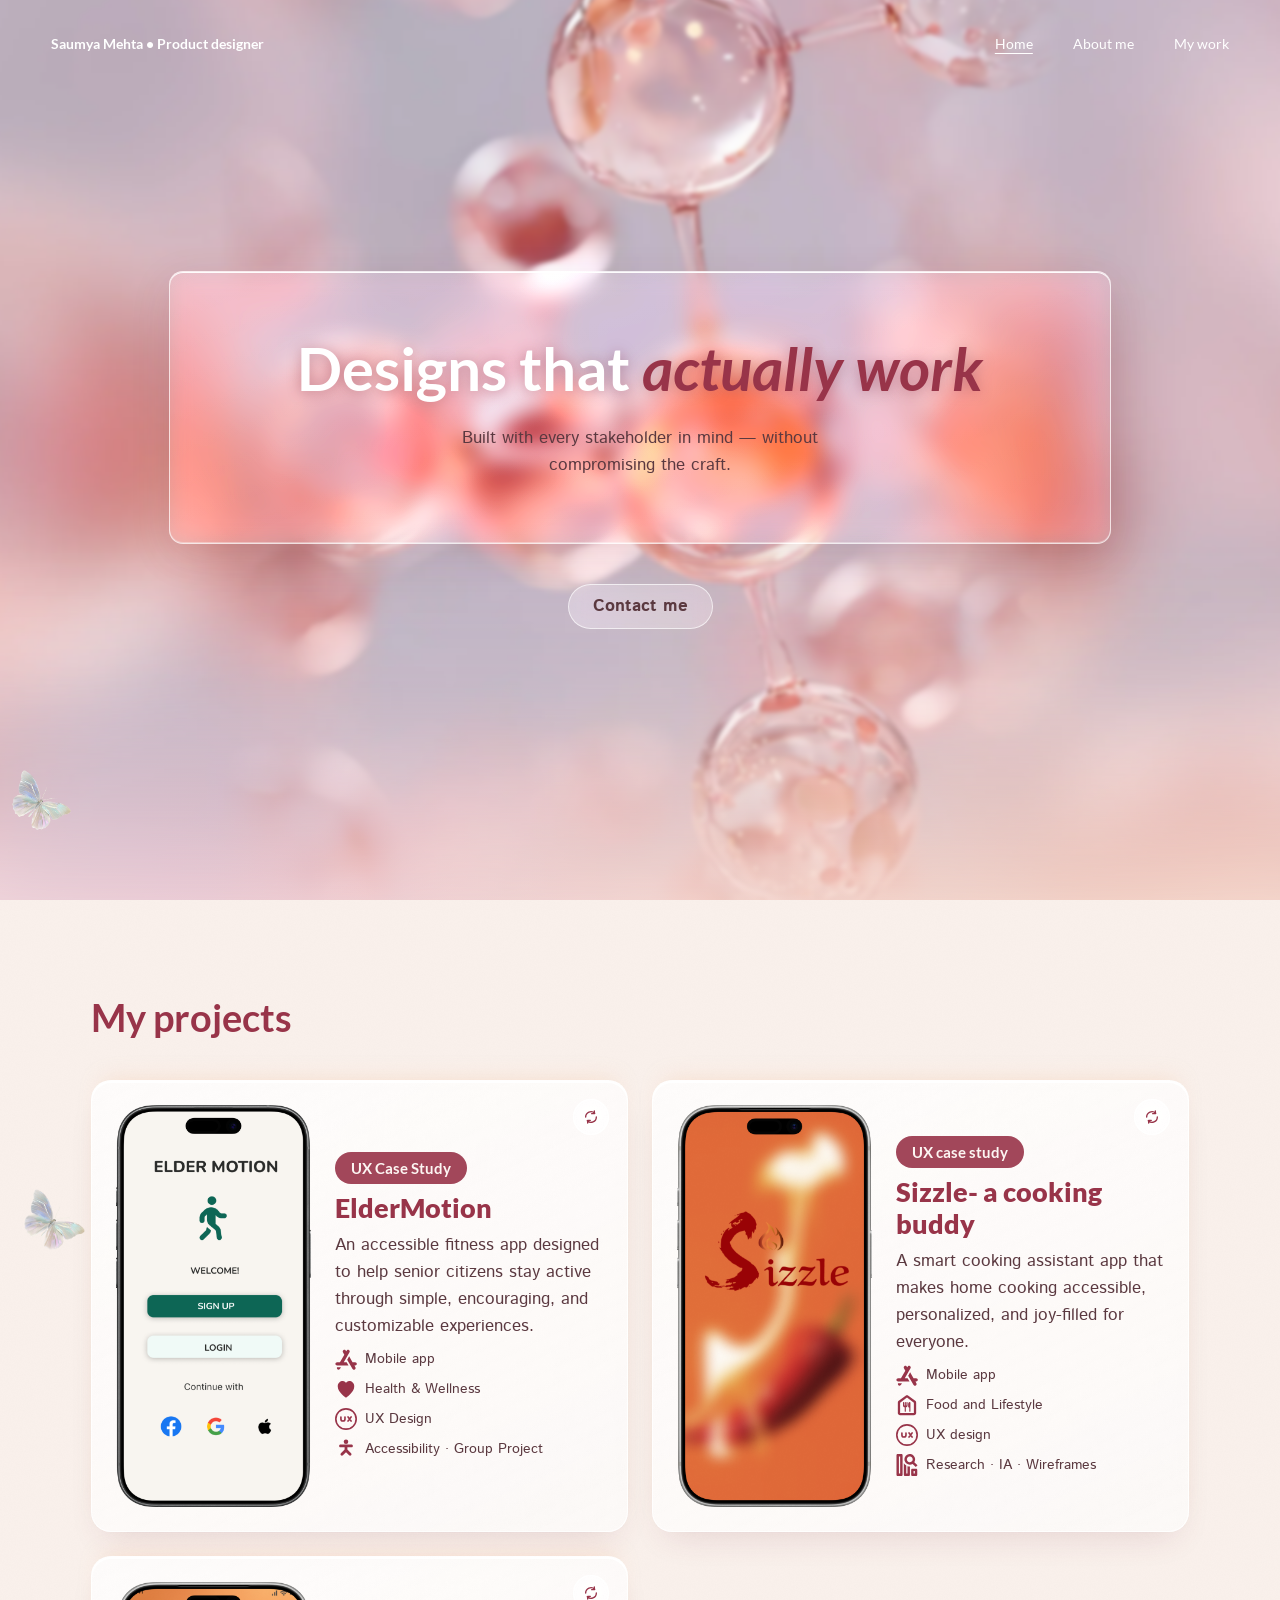
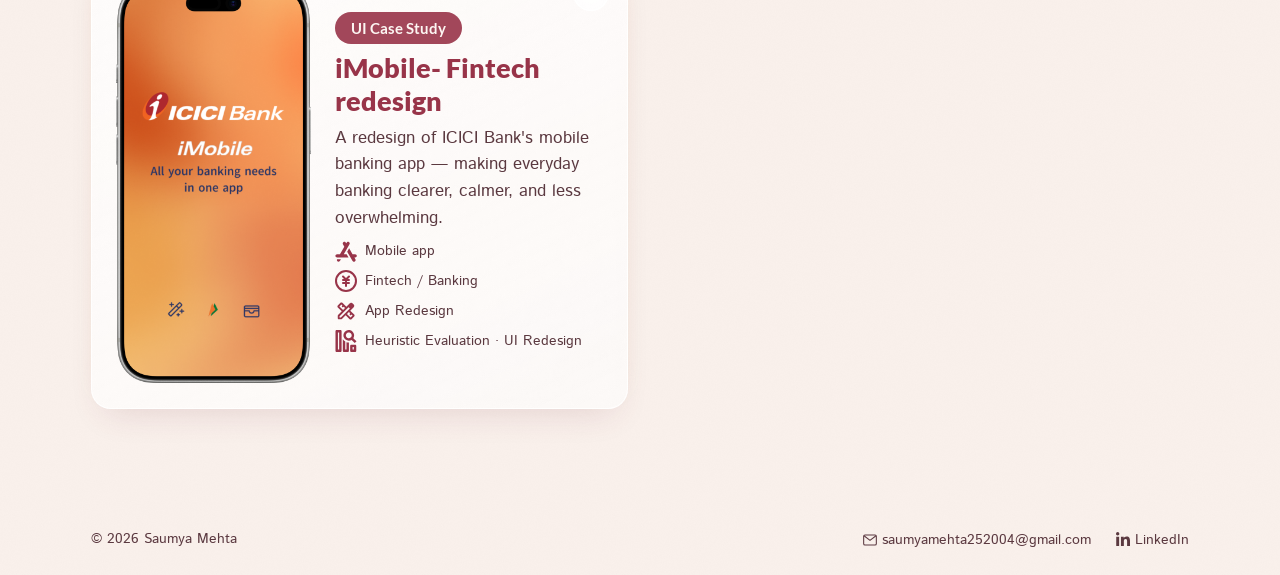
==== index.html @ 66b54311 "Full descriptions with content-driven card height, real horizontal-scroll fix, scroll reveal, lighte" ====
<!doctype html>
<html lang="en">
<head>
  <meta charset="UTF-8" />
  <script>if(!("onpageswap" in window)&&!window.matchMedia("(prefers-reduced-motion: reduce)").matches){document.documentElement.classList.add("page-transitions-js")}document.documentElement.classList.add("js")</script>
  <meta name="viewport" content="width=device-width, initial-scale=1.0" />
  <title>Saumya Mehta — Product Designer</title>
  <link rel="stylesheet" href="css/style.css" />
</head>
<body>
  <div class="mesh-bg"></div>

  <nav class="site-nav site-nav--on-hero">
    <span class="site-nav__brand">Saumya Mehta • Product designer</span>
    <div class="site-nav__links">
      <a class="glass-nav-pill is-active" href="index.html">Home</a>
      <a class="glass-nav-pill" href="about.html">About me</a>
      <a class="glass-nav-pill" href="work.html">My work</a>
    </div>
  </nav>

  <header class="hero">
    <div class="hero-glass-panel">
      <h1>Designs that <em>actually work</em></h1>
      <p class="lede">
        Built with every stakeholder in mind — without compromising the craft.
      </p>
    </div>
    <div class="hero-actions">
      <a class="glass-btn" href="about.html#contact">Contact me</a>
    </div>
  </header>

  <main>
    <section class="container section-spacing">
      <h2 class="reveal">My projects</h2>

      <div class="project-grid" style="margin-top: 2.5rem">
        <div class="card reveal project-card sparkle-zone">
          <div class="card-inner">
            <div class="card-front">
              <img class="project-card__mockup" src="assets/img/projects/eldermotion-mockup.png" alt="" />
              <div class="card-front__body">
                <span class="badge">UX Case Study</span>
                <h3><a class="card-link" href="case-studies/eldermotion.html">ElderMotion</a></h3>
                <p class="card-description">An accessible fitness app designed to help senior citizens stay active through simple, encouraging, and customizable experiences.</p>
                <div class="tag-list">
                  <span class="tag"><svg viewBox="0 0 28.6312 28.6312" fill="none" aria-hidden="true"><path fill-rule="evenodd" clip-rule="evenodd" d="M18.1052 2.6547C17.6107 2.36825 17.0228 2.28984 16.4706 2.43672C15.9183 2.58359 15.447 2.94373 15.1602 3.43796L14.6122 4.3787L14.0661 3.43796C13.7792 2.94303 13.3074 2.58235 12.7546 2.43527C12.2017 2.28819 11.6131 2.36675 11.1181 2.65367C10.6232 2.9406 10.2625 3.41238 10.1154 3.96524C9.96836 4.51809 10.0469 5.10673 10.3338 5.60166L12.1192 8.67951L6.43796 18.4755H2.67501C2.10333 18.4755 1.55506 18.7026 1.15082 19.1068C0.746586 19.511 0.519487 20.0593 0.519487 20.631C0.519487 21.2027 0.746586 21.7509 1.15082 22.1552C1.55506 22.5594 2.10333 22.7865 2.67501 22.7865H17.645L15.15 18.4755H11.4239L14.6122 12.9762L18.8884 5.60371C19.0306 5.3588 19.1231 5.08828 19.1607 4.80761C19.1982 4.52694 19.1801 4.24161 19.1074 3.96794C19.0347 3.69426 18.9087 3.4376 18.7367 3.21262C18.5648 2.98764 18.3502 2.79875 18.1052 2.65674M3.55439 27.9094C4.06187 28.2012 4.66441 28.2796 5.22964 28.1273C5.79487 27.9751 6.27654 27.6047 6.56885 27.0975L7.78363 24.9911H2.69137C2.43361 25.4954 2.37944 26.0795 2.54006 26.6226C2.70067 27.1658 3.0638 27.6264 3.55439 27.9094ZM22.678 27.0975L15.8515 15.2401L18.3935 10.8678L22.8089 18.4755H26.2221C26.7943 18.4755 27.3431 18.7028 27.7477 19.1074C28.1524 19.512 28.3797 20.0608 28.3797 20.633C28.3797 21.2053 28.1524 21.754 27.7477 22.1587C27.3431 22.5633 26.7943 22.7906 26.2221 22.7906H25.2916L26.5043 24.895C26.6642 25.1466 26.7714 25.428 26.8196 25.7222C26.8678 26.0164 26.8559 26.3173 26.7847 26.6068C26.7135 26.8963 26.5845 27.1683 26.4053 27.4066C26.2262 27.6449 26.0006 27.8444 25.7423 27.9932C25.484 28.142 25.1982 28.2369 24.9022 28.2723C24.6062 28.3077 24.3061 28.2828 24.0199 28.1991C23.7338 28.1154 23.4676 27.9747 23.2373 27.7854C23.007 27.5961 22.8175 27.3621 22.68 27.0975" fill="#983449" /></svg>Mobile app</span>
                  <span class="tag"><svg viewBox="0 0 32 32" fill="none" aria-hidden="true"><path d="M16 28.5C16 28.5 4 20.7 4 12.2C4 7.4 7.6 4.5 11.4 4.5C13.7 4.5 15.6 5.9 16 7.8C16.4 5.9 18.3 4.5 20.6 4.5C24.4 4.5 28 7.4 28 12.2C28 20.7 16 28.5 16 28.5Z" fill="#983449" /></svg>Health &amp; Wellness</span>
                  <span class="tag"><svg viewBox="0 0 32.2101 32.2101" fill="none" aria-hidden="true"><path d="M8.649 13.1226V16.105C8.649 17.0997 9.24548 19.0874 11.6314 19.0874C14.0173 19.0874 14.6138 17.0997 14.6138 16.105V13.1226M19.0874 13.1226L21.3243 16.105M21.3243 16.105L23.5611 19.0874M21.3243 16.105L23.5611 13.1226M21.3243 16.105L19.0874 19.0874" stroke="#983449" stroke-width="2.38593" stroke-linecap="round" stroke-linejoin="round" /><path d="M16.105 31.0171C24.3407 31.0171 31.0171 24.3407 31.0171 16.105C31.0171 7.86933 24.3407 1.19297 16.105 1.19297C7.86933 1.19297 1.19297 7.86933 1.19297 16.105C1.19297 24.3407 7.86933 31.0171 16.105 31.0171Z" stroke="#983449" stroke-width="2.38593" stroke-linecap="round" stroke-linejoin="round" /></svg>UX Design</span>
                  <span class="tag"><svg viewBox="0 0 32 32" fill="none" aria-hidden="true"><circle cx="16" cy="5.3" r="3.3" fill="#983449" /><path d="M6 11.5C6 10.4 6.9 9.5 8 9.5H24C25.1 9.5 26 10.4 26 11.5C26 12.6 25.1 13.5 24 13.5H18V16.8L23.4 22.2C24.2 23 24.2 24.3 23.4 25.1C22.6 25.9 21.3 25.9 20.5 25.1L16 20.6L11.5 25.1C10.7 25.9 9.4 25.9 8.6 25.1C7.8 24.3 7.8 23 8.6 22.2L14 16.8V13.5H8C6.9 13.5 6 12.6 6 11.5Z" fill="#983449" /></svg>Accessibility · Group Project</span>
                </div>
              </div>
              <button class="flip-btn" type="button" aria-expanded="false" aria-controls="card-eldermotion-back" aria-label="Show project details">
                <svg viewBox="0 0 24 24" fill="none" aria-hidden="true">
                  <path d="M4 12a8 8 0 0 1 13.66-5.66M20 12a8 8 0 0 1-13.66 5.66" stroke="currentColor" stroke-width="2" stroke-linecap="round" stroke-linejoin="round" />
                  <path d="M17 3v4h-4M7 21v-4h4" stroke="currentColor" stroke-width="2" stroke-linecap="round" stroke-linejoin="round" />
                </svg>
              </button>
            </div>
            <div class="card-back" id="card-eldermotion-back">
              <h3>ElderMotion</h3>
              <dl class="card-meta-table">
                <div class="card-meta-row"><dt>Timeline</dt><dd>Feb 2026 – Mar 2026</dd></div>
                <div class="card-meta-row"><dt>Team</dt><dd>Group project (4 members)</dd></div>
                <div class="card-meta-row"><dt>Role</dt><dd>UX Designer &amp; Researcher</dd></div>
                <div class="card-meta-row"><dt>Tools</dt><dd>Figma, Miro</dd></div>
              </dl>
              <button class="flip-btn" type="button" aria-expanded="true" aria-controls="card-eldermotion-back" aria-label="Back to project">
                <svg viewBox="0 0 24 24" fill="none" aria-hidden="true">
                  <path d="M4 12a8 8 0 0 1 13.66-5.66M20 12a8 8 0 0 1-13.66 5.66" stroke="currentColor" stroke-width="2" stroke-linecap="round" stroke-linejoin="round" />
                  <path d="M17 3v4h-4M7 21v-4h4" stroke="currentColor" stroke-width="2" stroke-linecap="round" stroke-linejoin="round" />
                </svg>
              </button>
            </div>
          </div>
        </div>

        <div class="card reveal project-card sparkle-zone">
          <div class="card-inner">
            <div class="card-front">
              <img class="project-card__mockup" src="assets/img/projects/sizzle-mockup.png" alt="" />
              <div class="card-front__body">
                <span class="badge">UX case study</span>
                <h3><a class="card-link" href="case-studies/sizzle.html">Sizzle- a cooking buddy</a></h3>
                <p class="card-description">A smart cooking assistant app that makes home cooking accessible, personalized, and joy-filled for everyone.</p>
                <div class="tag-list">
                  <span class="tag"><svg viewBox="0 0 28.6312 28.6312" fill="none" aria-hidden="true"><path fill-rule="evenodd" clip-rule="evenodd" d="M18.1052 2.6547C17.6107 2.36825 17.0228 2.28984 16.4706 2.43672C15.9183 2.58359 15.447 2.94373 15.1602 3.43796L14.6122 4.3787L14.0661 3.43796C13.7792 2.94303 13.3074 2.58235 12.7546 2.43527C12.2017 2.28819 11.6131 2.36675 11.1181 2.65367C10.6232 2.9406 10.2625 3.41238 10.1154 3.96524C9.96836 4.51809 10.0469 5.10673 10.3338 5.60166L12.1192 8.67951L6.43796 18.4755H2.67501C2.10333 18.4755 1.55506 18.7026 1.15082 19.1068C0.746586 19.511 0.519487 20.0593 0.519487 20.631C0.519487 21.2027 0.746586 21.7509 1.15082 22.1552C1.55506 22.5594 2.10333 22.7865 2.67501 22.7865H17.645L15.15 18.4755H11.4239L14.6122 12.9762L18.8884 5.60371C19.0306 5.3588 19.1231 5.08828 19.1607 4.80761C19.1982 4.52694 19.1801 4.24161 19.1074 3.96794C19.0347 3.69426 18.9087 3.4376 18.7367 3.21262C18.5648 2.98764 18.3502 2.79875 18.1052 2.65674M3.55439 27.9094C4.06187 28.2012 4.66441 28.2796 5.22964 28.1273C5.79487 27.9751 6.27654 27.6047 6.56885 27.0975L7.78363 24.9911H2.69137C2.43361 25.4954 2.37944 26.0795 2.54006 26.6226C2.70067 27.1658 3.0638 27.6264 3.55439 27.9094ZM22.678 27.0975L15.8515 15.2401L18.3935 10.8678L22.8089 18.4755H26.2221C26.7943 18.4755 27.3431 18.7028 27.7477 19.1074C28.1524 19.512 28.3797 20.0608 28.3797 20.633C28.3797 21.2053 28.1524 21.754 27.7477 22.1587C27.3431 22.5633 26.7943 22.7906 26.2221 22.7906H25.2916L26.5043 24.895C26.6642 25.1466 26.7714 25.428 26.8196 25.7222C26.8678 26.0164 26.8559 26.3173 26.7847 26.6068C26.7135 26.8963 26.5845 27.1683 26.4053 27.4066C26.2262 27.6449 26.0006 27.8444 25.7423 27.9932C25.484 28.142 25.1982 28.2369 24.9022 28.2723C24.6062 28.3077 24.3061 28.2828 24.0199 28.1991C23.7338 28.1154 23.4676 27.9747 23.2373 27.7854C23.007 27.5961 22.8175 27.3621 22.68 27.0975" fill="#983449" /></svg>Mobile app</span>
                  <span class="tag"><svg viewBox="0 0 35.789 35.789" fill="none" aria-hidden="true"><path d="M6.71043 34.5774C5.68523 34.5774 4.8079 34.2126 4.07845 33.4832C3.34901 32.7537 2.98366 31.8758 2.98242 30.8493V14.0733C2.98242 13.483 3.11476 12.9238 3.37945 12.3957C3.64414 11.8675 4.00887 11.4326 4.47362 11.0909L15.6577 2.70282C16.3101 2.20575 17.0557 1.95721 17.8945 1.95721C18.7333 1.95721 19.4789 2.20575 20.1313 2.70282L31.3153 11.0909C31.7813 11.4326 32.1467 11.8675 32.4114 12.3957C32.6761 12.9238 32.8078 13.483 32.8066 14.0733V30.8493C32.8066 31.8745 32.4412 32.7525 31.7105 33.4832C30.9798 34.2139 30.1025 34.5786 29.0785 34.5774H6.71043ZM6.71043 30.8493H29.0785V14.0733L17.8945 5.68523L6.71043 14.0733V30.8493ZM15.0985 28.9853C15.347 28.9853 15.5645 28.8921 15.7509 28.7057C15.9373 28.5193 16.0305 28.3019 16.0305 28.0533V21.5293C16.8071 21.5293 17.4676 21.2578 18.0119 20.7147C18.5562 20.1717 18.8277 19.5112 18.8265 18.7333V14.0733C18.8265 13.8247 18.7333 13.6073 18.5469 13.4209C18.3605 13.2345 18.143 13.1413 17.8945 13.1413C17.6459 13.1413 17.4285 13.2345 17.2421 13.4209C17.0557 13.6073 16.9625 13.8247 16.9625 14.0733V18.7333H16.0305V14.0733C16.0305 13.8247 15.9373 13.6073 15.7509 13.4209C15.5645 13.2345 15.347 13.1413 15.0985 13.1413C14.8499 13.1413 14.6325 13.2345 14.4461 13.4209C14.2597 13.6073 14.1665 13.8247 14.1665 14.0733V18.7333H13.2345V14.0733C13.2345 13.8247 13.1413 13.6073 12.9549 13.4209C12.7685 13.2345 12.551 13.1413 12.3025 13.1413C12.0539 13.1413 11.8365 13.2345 11.6501 13.4209C11.4637 13.6073 11.3705 13.8247 11.3705 14.0733V18.7333C11.3705 19.51 11.6426 20.1704 12.1869 20.7147C12.7312 21.259 13.391 21.5305 14.1665 21.5293V28.0533C14.1665 28.3019 14.2597 28.5193 14.4461 28.7057C14.6325 28.8921 14.8499 28.9853 15.0985 28.9853ZM23.2069 28.7057C23.3933 28.5193 23.4865 28.3019 23.4865 28.0533V14.3529C23.4865 14.0111 23.3703 13.7241 23.1379 13.4917C22.9056 13.2593 22.6179 13.1425 22.2749 13.1413C21.4361 13.1413 20.8073 13.5296 20.3885 14.3063C19.9697 15.0829 19.7597 15.9373 19.7585 16.8693V20.5973C19.7585 21.0944 19.984 21.4442 20.4351 21.6467C20.8862 21.8493 21.282 22.1208 21.6225 22.4613V28.0533C21.6225 28.3019 21.7157 28.5193 21.9021 28.7057C22.0885 28.8921 22.306 28.9853 22.5545 28.9853C22.803 28.9853 23.0205 28.8921 23.2069 28.7057Z" fill="#983449" /></svg>Food and Lifestyle</span>
                  <span class="tag"><svg viewBox="0 0 32.2101 32.2101" fill="none" aria-hidden="true"><path d="M8.649 13.1226V16.105C8.649 17.0997 9.24548 19.0874 11.6314 19.0874C14.0173 19.0874 14.6138 17.0997 14.6138 16.105V13.1226M19.0874 13.1226L21.3243 16.105M21.3243 16.105L23.5611 19.0874M21.3243 16.105L23.5611 13.1226M21.3243 16.105L19.0874 19.0874" stroke="#983449" stroke-width="2.38593" stroke-linecap="round" stroke-linejoin="round" /><path d="M16.105 31.0171C24.3407 31.0171 31.0171 24.3407 31.0171 16.105C31.0171 7.86933 24.3407 1.19297 16.105 1.19297C7.86933 1.19297 1.19297 7.86933 1.19297 16.105C1.19297 24.3407 7.86933 31.0171 16.105 31.0171Z" stroke="#983449" stroke-width="2.38593" stroke-linecap="round" stroke-linejoin="round" /></svg>UX design</span>
                  <span class="tag"><svg viewBox="0 0 25.6592 26.8417" fill="none" aria-hidden="true"><path fill-rule="evenodd" clip-rule="evenodd" d="M7.45604 1.49121C7.45604 1.09572 7.29893 0.716424 7.01927 0.436768C6.73961 0.157112 6.36032 3.69753e-06 5.96483 3.69753e-06H1.49121C1.09571 3.69753e-06 0.71642 0.157112 0.436764 0.436768C0.157109 0.716424 0 1.09572 0 1.49121V25.3505C0 25.746 0.157109 26.1253 0.436764 26.405C0.71642 26.6846 1.09571 26.8417 1.49121 26.8417H5.96483C6.36032 26.8417 6.73961 26.6846 7.01927 26.405C7.29893 26.1253 7.45604 25.746 7.45604 25.3505V1.49121ZM2.98241 2.98242V23.8593H4.47362V2.98242H2.98241Z" fill="#983449" /><path d="M8.94724 11.4152V25.3505C8.94724 25.746 9.10435 26.1253 9.38401 26.405C9.66366 26.6846 10.043 26.8417 10.4384 26.8417H14.9121C15.3076 26.8417 15.6869 26.6846 15.9665 26.405C16.2462 26.1253 16.4033 25.746 16.4033 25.3505V15.2834H16.2169C15.2664 15.2838 14.3222 15.1302 13.4209 14.8286V23.8593H11.9297V14.1665C10.7347 13.4943 9.71343 12.5521 8.94724 11.4152Z" fill="#983449" /><path fill-rule="evenodd" clip-rule="evenodd" d="M16.2169 13.0481C16.2795 13.0481 16.3416 13.0471 16.4033 13.0451C17.5542 13.0143 18.6763 12.6777 19.6541 12.0698L23.5506 15.9664L25.6592 13.8578L21.7627 9.96127C22.5239 8.73325 22.8559 7.28728 22.7067 5.8502C22.5575 4.41311 21.9354 3.06622 20.9381 2.0208C19.9408 0.975383 18.6247 0.290588 17.1963 0.0738407C15.7678 -0.142907 14.3078 0.120655 13.0453 0.823182C11.7828 1.52571 10.7892 2.62745 10.2204 3.95559C9.65157 5.28372 9.53973 6.7631 9.90239 8.16165C10.2651 9.56021 11.0817 10.7988 12.2243 11.6832C13.3668 12.5675 14.7706 13.0476 16.2154 13.0481M16.2154 10.0657C15.7315 10.0659 15.2527 9.96674 14.8087 9.77436C14.3647 9.58197 13.9649 9.30046 13.6341 8.94725C13.0768 8.35323 12.7413 7.58526 12.6841 6.77274C12.6269 5.96022 12.8515 5.15282 13.3201 4.48657C13.7887 3.82033 14.4726 3.33597 15.2566 3.11511C16.0406 2.89424 16.8768 2.95038 17.6243 3.27405C18.3717 3.59771 18.9848 4.16914 19.3601 4.89203C19.7355 5.61493 19.8502 6.44511 19.6849 7.24269C19.5196 8.04028 19.0845 8.75651 18.4528 9.27072C17.821 9.78493 17.0314 10.0657 16.2169 10.0657M19.3857 17.8945C18.9902 17.8945 18.6109 18.0516 18.3312 18.3313C18.0516 18.6109 17.8945 18.9902 17.8945 19.3857V25.3505C17.8945 25.746 18.0516 26.1253 18.3312 26.405C18.6109 26.6846 18.9902 26.8417 19.3857 26.8417H23.8593C24.2548 26.8417 24.6341 26.6846 24.9138 26.405C25.1934 26.1253 25.3505 25.746 25.3505 25.3505V19.3857C25.3505 18.9902 25.1934 18.6109 24.9138 18.3313C24.6341 18.0516 24.2548 17.8945 23.8593 17.8945H19.3857ZM20.8769 23.8593V20.8769H22.3681V23.8593H20.8769Z" fill="#983449" /></svg>Research · IA · Wireframes</span>
                </div>
              </div>
              <button class="flip-btn" type="button" aria-expanded="false" aria-controls="card-sizzle-back" aria-label="Show project details">
                <svg viewBox="0 0 24 24" fill="none" aria-hidden="true">
                  <path d="M4 12a8 8 0 0 1 13.66-5.66M20 12a8 8 0 0 1-13.66 5.66" stroke="currentColor" stroke-width="2" stroke-linecap="round" stroke-linejoin="round" />
                  <path d="M17 3v4h-4M7 21v-4h4" stroke="currentColor" stroke-width="2" stroke-linecap="round" stroke-linejoin="round" />
                </svg>
              </button>
            </div>
            <div class="card-back" id="card-sizzle-back">
              <h3>Sizzle- a cooking buddy</h3>
              <dl class="card-meta-table">
                <div class="card-meta-row"><dt>Timeline</dt><dd>Sep 2024 – Feb 2025</dd></div>
                <div class="card-meta-row"><dt>Team</dt><dd>Solo project</dd></div>
                <div class="card-meta-row"><dt>Role</dt><dd>UX Designer &amp; Researcher</dd></div>
                <div class="card-meta-row"><dt>Tools</dt><dd>Figma</dd></div>
              </dl>
              <button class="flip-btn" type="button" aria-expanded="true" aria-controls="card-sizzle-back" aria-label="Back to project">
                <svg viewBox="0 0 24 24" fill="none" aria-hidden="true">
                  <path d="M4 12a8 8 0 0 1 13.66-5.66M20 12a8 8 0 0 1-13.66 5.66" stroke="currentColor" stroke-width="2" stroke-linecap="round" stroke-linejoin="round" />
                  <path d="M17 3v4h-4M7 21v-4h4" stroke="currentColor" stroke-width="2" stroke-linecap="round" stroke-linejoin="round" />
                </svg>
              </button>
            </div>
          </div>
        </div>

        <div class="card reveal project-card sparkle-zone">
          <div class="card-inner">
            <div class="card-front">
              <img class="project-card__mockup" src="assets/img/projects/imobile-mockup.png" alt="" />
              <div class="card-front__body">
                <span class="badge">UI Case Study</span>
                <h3><a class="card-link" href="case-studies/imobile.html">iMobile- Fintech redesign</a></h3>
                <p class="card-description">A redesign of ICICI Bank's mobile banking app — making everyday banking clearer, calmer, and less overwhelming.</p>
                <div class="tag-list">
                  <span class="tag"><svg viewBox="0 0 28.6312 28.6312" fill="none" aria-hidden="true"><path fill-rule="evenodd" clip-rule="evenodd" d="M18.1052 2.6547C17.6107 2.36825 17.0228 2.28984 16.4706 2.43672C15.9183 2.58359 15.447 2.94373 15.1602 3.43796L14.6122 4.3787L14.0661 3.43796C13.7792 2.94303 13.3074 2.58235 12.7546 2.43527C12.2017 2.28819 11.6131 2.36675 11.1181 2.65367C10.6232 2.9406 10.2625 3.41238 10.1154 3.96524C9.96836 4.51809 10.0469 5.10673 10.3338 5.60166L12.1192 8.67951L6.43796 18.4755H2.67501C2.10333 18.4755 1.55506 18.7026 1.15082 19.1068C0.746586 19.511 0.519487 20.0593 0.519487 20.631C0.519487 21.2027 0.746586 21.7509 1.15082 22.1552C1.55506 22.5594 2.10333 22.7865 2.67501 22.7865H17.645L15.15 18.4755H11.4239L14.6122 12.9762L18.8884 5.60371C19.0306 5.3588 19.1231 5.08828 19.1607 4.80761C19.1982 4.52694 19.1801 4.24161 19.1074 3.96794C19.0347 3.69426 18.9087 3.4376 18.7367 3.21262C18.5648 2.98764 18.3502 2.79875 18.1052 2.65674M3.55439 27.9094C4.06187 28.2012 4.66441 28.2796 5.22964 28.1273C5.79487 27.9751 6.27654 27.6047 6.56885 27.0975L7.78363 24.9911H2.69137C2.43361 25.4954 2.37944 26.0795 2.54006 26.6226C2.70067 27.1658 3.0638 27.6264 3.55439 27.9094ZM22.678 27.0975L15.8515 15.2401L18.3935 10.8678L22.8089 18.4755H26.2221C26.7943 18.4755 27.3431 18.7028 27.7477 19.1074C28.1524 19.512 28.3797 20.0608 28.3797 20.633C28.3797 21.2053 28.1524 21.754 27.7477 22.1587C27.3431 22.5633 26.7943 22.7906 26.2221 22.7906H25.2916L26.5043 24.895C26.6642 25.1466 26.7714 25.428 26.8196 25.7222C26.8678 26.0164 26.8559 26.3173 26.7847 26.6068C26.7135 26.8963 26.5845 27.1683 26.4053 27.4066C26.2262 27.6449 26.0006 27.8444 25.7423 27.9932C25.484 28.142 25.1982 28.2369 24.9022 28.2723C24.6062 28.3077 24.3061 28.2828 24.0199 28.1991C23.7338 28.1154 23.4676 27.9747 23.2373 27.7854C23.007 27.5961 22.8175 27.3621 22.68 27.0975" fill="#983449" /></svg>Mobile app</span>
                  <span class="tag"><svg viewBox="0 0 32.825 32.825" fill="none" aria-hidden="true"><path d="M16.4125 31.325C24.6487 31.325 31.325 24.6487 31.325 16.4125C31.325 8.17633 24.6487 1.5 16.4125 1.5C8.17633 1.5 1.5 8.17633 1.5 16.4125C1.5 24.6487 8.17633 31.325 16.4125 31.325Z" stroke="#983449" stroke-width="3" stroke-linejoin="round" /><path d="M11.9388 14.9213H20.8863M11.9388 19.395H20.8863M16.4185 14.9213V23.8688M20.8863 9.70188L16.4125 14.1756L11.9388 9.70188" stroke="#983449" stroke-width="3" stroke-linecap="round" stroke-linejoin="round" /></svg>Fintech / Banking</span>
                  <span class="tag"><svg viewBox="0 0 35.79 35.79" fill="none" aria-hidden="true"><path d="M13.123 16.3292L16.3292 13.0857L14.2414 10.9607L13.6449 11.5572C13.3715 11.8306 13.03 11.9737 12.6204 11.9867C12.2109 11.9996 11.8564 11.8564 11.5572 11.5572C11.2579 11.2579 11.1088 10.904 11.1098 10.4954C11.1108 10.0868 11.2599 9.73239 11.5572 9.43216L12.1164 8.87294L10.4388 7.19528L7.19528 10.4388L13.123 16.3292ZM25.3513 28.5947L28.5947 25.3513L26.9171 23.6736L26.3206 24.2328C26.0223 24.5311 25.6744 24.6802 25.2767 24.6802C24.879 24.6802 24.5311 24.5311 24.2328 24.2328C23.9346 23.9346 23.7854 23.5866 23.7854 23.1889C23.7854 22.7913 23.9346 22.4433 24.2328 22.1451L24.792 21.5486L22.667 19.4608L19.4608 22.667L25.3513 28.5947ZM5.965 31.3163C5.54248 31.3163 5.18856 31.1731 4.90323 30.8868C4.6179 30.6005 4.47474 30.2465 4.47375 29.825V25.6122C4.47375 25.4134 4.51103 25.221 4.58559 25.0351C4.66016 24.8492 4.772 24.6812 4.92112 24.5311L10.998 18.4542L4.54831 12.0046C4.12579 11.582 3.91453 11.0601 3.91453 10.4388C3.91453 9.8174 4.12579 9.29546 4.54831 8.87294L8.87294 4.54831C9.29546 4.12579 9.8174 3.92099 10.4388 3.93392C11.0601 3.94684 11.582 4.16407 12.0046 4.58559L18.4915 11.0353L24.121 5.3685C24.4192 5.07025 24.7548 4.84656 25.1276 4.69744C25.5004 4.54831 25.8856 4.47375 26.2833 4.47375C26.6809 4.47375 27.0662 4.54831 27.439 4.69744C27.8118 4.84656 28.1473 5.07025 28.4456 5.3685L30.4215 7.38169C30.7198 7.67994 30.9434 8.01547 31.0926 8.38828C31.2417 8.76109 31.3163 9.14633 31.3163 9.544C31.3163 9.94167 31.2417 10.3209 31.0926 10.6818C30.9434 11.0427 30.7198 11.3718 30.4215 11.669L24.792 17.3358L31.2417 23.7854C31.6642 24.208 31.8755 24.7299 31.8755 25.3513C31.8755 25.9726 31.6642 26.4945 31.2417 26.9171L26.9171 31.2417C26.4945 31.6642 25.9726 31.8755 25.3513 31.8755C24.7299 31.8755 24.208 31.6642 23.7854 31.2417L17.3358 24.792L11.2589 30.8689C11.1098 31.018 10.9423 31.1298 10.7564 31.2044C10.5705 31.279 10.3776 31.3163 10.1778 31.3163H5.965ZM7.45625 28.3338H9.544L24.1583 13.7568L22.0332 11.6318L7.45625 26.246V28.3338ZM23.1144 12.7129L22.0332 11.6318L24.1583 13.7568L23.1144 12.7129Z" fill="#983449" /></svg>App Redesign</span>
                  <span class="tag"><svg viewBox="0 0 25.6592 26.8417" fill="none" aria-hidden="true"><path fill-rule="evenodd" clip-rule="evenodd" d="M7.45604 1.49121C7.45604 1.09572 7.29893 0.716424 7.01927 0.436768C6.73961 0.157112 6.36032 3.69753e-06 5.96483 3.69753e-06H1.49121C1.09571 3.69753e-06 0.71642 0.157112 0.436764 0.436768C0.157109 0.716424 0 1.09572 0 1.49121V25.3505C0 25.746 0.157109 26.1253 0.436764 26.405C0.71642 26.6846 1.09571 26.8417 1.49121 26.8417H5.96483C6.36032 26.8417 6.73961 26.6846 7.01927 26.405C7.29893 26.1253 7.45604 25.746 7.45604 25.3505V1.49121ZM2.98241 2.98242V23.8593H4.47362V2.98242H2.98241Z" fill="#983449" /><path d="M8.94724 11.4152V25.3505C8.94724 25.746 9.10435 26.1253 9.38401 26.405C9.66366 26.6846 10.043 26.8417 10.4384 26.8417H14.9121C15.3076 26.8417 15.6869 26.6846 15.9665 26.405C16.2462 26.1253 16.4033 25.746 16.4033 25.3505V15.2834H16.2169C15.2664 15.2838 14.3222 15.1302 13.4209 14.8286V23.8593H11.9297V14.1665C10.7347 13.4943 9.71343 12.5521 8.94724 11.4152Z" fill="#983449" /><path fill-rule="evenodd" clip-rule="evenodd" d="M16.2169 13.0481C16.2795 13.0481 16.3416 13.0471 16.4033 13.0451C17.5542 13.0143 18.6763 12.6777 19.6541 12.0698L23.5506 15.9664L25.6592 13.8578L21.7627 9.96127C22.5239 8.73325 22.8559 7.28728 22.7067 5.8502C22.5575 4.41311 21.9354 3.06622 20.9381 2.0208C19.9408 0.975383 18.6247 0.290588 17.1963 0.0738407C15.7678 -0.142907 14.3078 0.120655 13.0453 0.823182C11.7828 1.52571 10.7892 2.62745 10.2204 3.95559C9.65157 5.28372 9.53973 6.7631 9.90239 8.16165C10.2651 9.56021 11.0817 10.7988 12.2243 11.6832C13.3668 12.5675 14.7706 13.0476 16.2154 13.0481M16.2154 10.0657C15.7315 10.0659 15.2527 9.96674 14.8087 9.77436C14.3647 9.58197 13.9649 9.30046 13.6341 8.94725C13.0768 8.35323 12.7413 7.58526 12.6841 6.77274C12.6269 5.96022 12.8515 5.15282 13.3201 4.48657C13.7887 3.82033 14.4726 3.33597 15.2566 3.11511C16.0406 2.89424 16.8768 2.95038 17.6243 3.27405C18.3717 3.59771 18.9848 4.16914 19.3601 4.89203C19.7355 5.61493 19.8502 6.44511 19.6849 7.24269C19.5196 8.04028 19.0845 8.75651 18.4528 9.27072C17.821 9.78493 17.0314 10.0657 16.2169 10.0657M19.3857 17.8945C18.9902 17.8945 18.6109 18.0516 18.3312 18.3313C18.0516 18.6109 17.8945 18.9902 17.8945 19.3857V25.3505C17.8945 25.746 18.0516 26.1253 18.3312 26.405C18.6109 26.6846 18.9902 26.8417 19.3857 26.8417H23.8593C24.2548 26.8417 24.6341 26.6846 24.9138 26.405C25.1934 26.1253 25.3505 25.746 25.3505 25.3505V19.3857C25.3505 18.9902 25.1934 18.6109 24.9138 18.3313C24.6341 18.0516 24.2548 17.8945 23.8593 17.8945H19.3857ZM20.8769 23.8593V20.8769H22.3681V23.8593H20.8769Z" fill="#983449" /></svg>Heuristic Evaluation · UI Redesign</span>
                </div>
              </div>
              <button class="flip-btn" type="button" aria-expanded="false" aria-controls="card-imobile-back" aria-label="Show project details">
                <svg viewBox="0 0 24 24" fill="none" aria-hidden="true">
                  <path d="M4 12a8 8 0 0 1 13.66-5.66M20 12a8 8 0 0 1-13.66 5.66" stroke="currentColor" stroke-width="2" stroke-linecap="round" stroke-linejoin="round" />
                  <path d="M17 3v4h-4M7 21v-4h4" stroke="currentColor" stroke-width="2" stroke-linecap="round" stroke-linejoin="round" />
                </svg>
              </button>
            </div>
            <div class="card-back" id="card-imobile-back">
              <h3>iMobile- Fintech redesign</h3>
              <dl class="card-meta-table">
                <div class="card-meta-row"><dt>Timeline</dt><dd>Jan 2025 – Mar 2025</dd></div>
                <div class="card-meta-row"><dt>Team</dt><dd>Solo project</dd></div>
                <div class="card-meta-row"><dt>Role</dt><dd>UI Designer &amp; Researcher</dd></div>
                <div class="card-meta-row"><dt>Tools</dt><dd>Figma</dd></div>
              </dl>
              <button class="flip-btn" type="button" aria-expanded="true" aria-controls="card-imobile-back" aria-label="Back to project">
                <svg viewBox="0 0 24 24" fill="none" aria-hidden="true">
                  <path d="M4 12a8 8 0 0 1 13.66-5.66M20 12a8 8 0 0 1-13.66 5.66" stroke="currentColor" stroke-width="2" stroke-linecap="round" stroke-linejoin="round" />
                  <path d="M17 3v4h-4M7 21v-4h4" stroke="currentColor" stroke-width="2" stroke-linecap="round" stroke-linejoin="round" />
                </svg>
              </button>
            </div>
          </div>
        </div>
      </div>
    </section>
  </main>

  <footer class="site-footer">
    <div class="container">
      <small>© 2026 Saumya Mehta</small>
      <div class="footer-links">
        <a href="mailto:saumyamehta252004@gmail.com">
          <svg viewBox="0 0 24 24" fill="none" aria-hidden="true">
            <rect x="2.5" y="4.5" width="19" height="15" rx="2" stroke="currentColor" stroke-width="1.6" />
            <path d="M3.5 6 12 12.5 20.5 6" stroke="currentColor" stroke-width="1.6" stroke-linecap="round" stroke-linejoin="round" />
          </svg>
          saumyamehta252004@gmail.com
        </a>
        <a href="https://www.linkedin.com/in/saumyamehta2000" target="_blank" rel="noopener noreferrer">
          <svg viewBox="0 0 448 512" fill="currentColor" aria-hidden="true">
            <path d="M100.28 448H7.4V148.9h92.88zM53.79 108.1C24.09 108.1 0 83.5 0 53.8a53.79 53.79 0 0 1 107.58 0c0 29.7-24.1 54.3-53.79 54.3zM447.9 448h-92.68V302.4c0-34.7-.7-79.2-48.29-79.2-48.29 0-55.69 37.7-55.69 76.7V448h-92.78V148.9h89.08v40.8h1.3c12.4-23.5 42.69-48.3 87.88-48.3 94 0 111.28 61.9 111.28 142.3V448z" />
          </svg>
          LinkedIn
        </a>
      </div>
    </div>
  </footer>

  <script src="js/main.js" defer></script>
</body>
</html>
---- css/style.css ----
/* ==========================================================================
   Portfolio 2 — stylesheet
   Structure: fonts -> reset -> tokens -> base -> layout (added as pages are built)
   ========================================================================== */

/* ---- Fonts (self-hosted, latin subset) ---------------------------------- */

@font-face {
  font-family: "Lato";
  font-style: normal;
  font-weight: 400;
  font-display: swap;
  src: url("../assets/fonts/lato-400.woff2") format("woff2");
}

@font-face {
  font-family: "Lato";
  font-style: italic;
  font-weight: 400;
  font-display: swap;
  src: url("../assets/fonts/lato-400-italic.woff2") format("woff2");
}

@font-face {
  font-family: "Lato";
  font-style: normal;
  font-weight: 700;
  font-display: swap;
  src: url("../assets/fonts/lato-700.woff2") format("woff2");
}

@font-face {
  font-family: "Lato";
  font-style: italic;
  font-weight: 700;
  font-display: swap;
  src: url("../assets/fonts/lato-700-italic.woff2") format("woff2");
}

@font-face {
  font-family: "Lato";
  font-style: normal;
  font-weight: 900;
  font-display: swap;
  src: url("../assets/fonts/lato-900.woff2") format("woff2");
}

@font-face {
  font-family: "Lato";
  font-style: italic;
  font-weight: 900;
  font-display: swap;
  src: url("../assets/fonts/lato-900-italic.woff2") format("woff2");
}

@font-face {
  font-family: "Istok Web";
  font-style: normal;
  font-weight: 400;
  font-display: swap;
  src: url("../assets/fonts/istokweb-400.woff2") format("woff2");
}

@font-face {
  font-family: "Istok Web";
  font-style: normal;
  font-weight: 700;
  font-display: swap;
  src: url("../assets/fonts/istokweb-700.woff2") format("woff2");
}

/* ---- Reset --------------------------------------------------------------- */

*,
*::before,
*::after {
  box-sizing: border-box;
}

html,
body,
h1,
h2,
h3,
h4,
h5,
h6,
p,
ul,
ol,
figure {
  margin: 0;
  padding: 0;
}

html {
  -webkit-text-size-adjust: 100%;
}

body {
  min-height: 100vh;
}

img,
picture,
svg {
  display: block;
  max-width: 100%;
}

ul,
ol {
  list-style: none;
}

a {
  color: inherit;
  text-decoration: none;
}

button,
input,
textarea,
select {
  font: inherit;
  color: inherit;
}

/* ---- Design tokens ---------------------------------------------------- */

:root {
  /* Typography */
  --font-display: "Lato", sans-serif; /* headings */
  --font-body: "Istok Web", sans-serif; /* body copy */

  --fw-regular: 400;
  --fw-bold: 700;
  --fw-black: 900;

  /* Colour
     ------------------------------------------------------------------
     Accessibility note: --ink-primary on our light backgrounds (peach/
     blush/cream) measures ~4.3–5.0:1 — enough for headings and other
     large/bold text (needs 3:1), but NOT enough for small body text,
     including over the hero panel. Body copy always uses --ink-secondary
     (measures 6.0–8.3:1), never --ink-primary, regardless of background.
     ------------------------------------------------------------------ */
  --ink-primary: #983449; /* headings, accents */
  --ink-secondary: #5b3940; /* all body text */
  --peach: #f5cfc0;
  --blush: #efc6d3;
  --grey-blue: #c6c5d4;
  --cream: #fae8dc;
  --lavender: #d6cfe0; /* mesh-gradient only */
  --ivory: #faf1ec; /* mesh-gradient base fill */

  /* Type scale (desktop values in the comments; clamp() fluid-scales
     down between a 375px and 1440px viewport so nothing needs a media
     query just to shrink text). */
  --fs-h1: clamp(2.25rem, 1.63rem + 2.63vw, 4rem); /* 64px */
  --lh-h1: 1.08;
  --fs-h2: clamp(1.625rem, 1.32rem + 1.32vw, 2.5rem); /* 40px */
  --lh-h2: 1.15;
  --fs-h3: clamp(1.25rem, 1.07rem + 0.75vw, 1.75rem); /* 28px */
  --lh-h3: 1.2;
  --fs-body: clamp(1rem, 0.98rem + 0.09vw, 1.0625rem); /* 17px */
  --lh-body: 1.6;
  --fs-small: clamp(0.8125rem, 0.79rem + 0.09vw, 0.875rem); /* 14px */
  --lh-small: 1.5;

  /* Spacing scale (4 / 8 / 16 / 24 / 40 / 64 / 96 px) */
  --space-xs: 0.25rem;
  --space-sm: 0.5rem;
  --space-md: 1rem;
  --space-lg: 1.5rem;
  --space-xl: 2.5rem;
  --space-2xl: 4rem;
  --space-3xl: 6rem;

  /* Radii */
  --radius-card: 14px;
  --radius-button: 999px;
  --radius-image: 12px;

  /* Glass (shared shadow tint across .glass-card and .glass-btn's hover) */
  --glass-shadow-color: rgba(126, 42, 60, 0.16);

  /* Layout */
  --content-max-width: 1200px;
  --content-padding: clamp(1.5rem, 4vw, 5rem);
  --nav-height: 5.5rem;
}

/* ---- Base ----------------------------------------------------------------- */

body {
  font-family: var(--font-body);
  font-weight: var(--fw-regular);
  font-size: var(--fs-body);
  line-height: var(--lh-body);
  color: var(--ink-secondary);
}

/* ---- Background: mesh gradient + grain ------------------------------------
   Every page's background. Cool at the top, warm toward the bottom, so it
   flows out of the hero photo on index.html. `isolation: isolate` scopes
   the z-index fight below to just body and its own children.

   The gradient itself lives on a real `position: fixed` .mesh-bg div (the
   first element in body), not on body's own `background` with
   `background-attachment: fixed`. The two look identical on a desktop
   browser, but body/html fixed backgrounds are notoriously unreliable on
   mobile browsers (historically silently falling back to `scroll`, which
   makes the gradient's percentage-based radial positions resolve against
   the full page height instead of the viewport — pushing the cool top-left
   stop far down a tall page and making everything read warm instead). A
   genuinely fixed, positioned element doesn't have that special-case bug
   in any browser.

   Stacking order (all within body's isolated context): .mesh-bg (z-index
   -1) < grain pseudo-element (z-index 0) < everything else (z-index 1, via
   the `body > *` rule below). The hero's mask-fade reveals this same
   mesh-bg + grain, not a separate/misaligned copy of it.
   ---------------------------------------------------------------------- */

body {
  position: relative;
  isolation: isolate;
  background-color: var(--ivory);
}

.mesh-bg {
  position: fixed;
  inset: 0;
  z-index: -1;
  background: radial-gradient(115% 95% at 15% 12%, var(--grey-blue) 0%, transparent 55%),
    radial-gradient(105% 90% at 85% 20%, var(--lavender) 0%, transparent 55%),
    radial-gradient(120% 100% at 80% 85%, var(--peach) 0%, transparent 58%),
    radial-gradient(110% 95% at 18% 88%, var(--blush) 0%, transparent 58%), var(--ivory);
}

body::before {
  content: "";
  position: absolute;
  inset: 0;
  z-index: 0;
  pointer-events: none;
  opacity: 0.045;
  mix-blend-mode: overlay;
  background-image: url("data:image/svg+xml,%3Csvg xmlns='http://www.w3.org/2000/svg' width='200' height='200'%3E%3Cfilter id='n'%3E%3CfeTurbulence type='fractalNoise' baseFrequency='0.85' numOctaves='3' stitchTiles='stitch'/%3E%3CfeColorMatrix type='matrix' values='0 0 0 0 0.5 0 0 0 0 0.5 0 0 0 0 0.5 0 0 0 1 0'/%3E%3C/filter%3E%3Crect width='100%25' height='100%25' filter='url(%23n)'/%3E%3C/svg%3E");
  background-size: 200px 200px;
}

body > * {
  position: relative;
  z-index: 1;
}

/* ---- Hero (index.html only) ------------------------------------------------
   Full-viewport coral photo, on a separate ::before layer so it can be
   blurred without softening the glass panel/buttons sitting on top of it.
   `inset: -4%` overscans the photo beyond .hero's own box so the blur's
   soft edge never shows; `overflow: hidden` on .hero clips that overscan
   back down. The photo's bottom ~320px fades to transparent via a
   multi-stop mask (a straight linear ramp reads as an abrupt edge right
   where the fade starts — easing the alpha in gradually, then dropping
   faster near the end, reads as a much softer blend), so the mesh gradient
   behind everything bleeds through and the seam into the next section is
   soft rather than a hard cut.

   The background also drifts at ~0.5x the page's scroll speed (the
   foreground/content scrolls at the normal 1x), via the --hero-parallax-y
   custom property — set by a native `animation-timeline: scroll()` where
   supported, or by a rAF scroll handler in main.js otherwise. Never
   animate background-position for this; it's a layout-triggering property
   and is slow. transform (translate3d) is compositor-only.

   Mobile source (hero-coral.jpg/.webp, portrait, <768px) is still pending —
   only the desktop crop has been supplied so far. Below 768px this falls
   back to the desktop image via background-size: cover (a slightly
   off-center crop of a landscape photo) rather than a blank layer; swap in
   the real mobile media query once that file exists.
   ---------------------------------------------------------------------- */

/* Custom properties aren't animatable/interpolable by default — without
   this registration, the scroll-timeline keyframes below would just snap
   between 0 and 50vh at the midpoint instead of smoothly tracking scroll. */
@property --hero-parallax-y {
  syntax: "<length>";
  inherits: true;
  initial-value: 0px;
}

.hero {
  position: relative;
  min-height: 100vh;
  overflow: hidden;
  display: flex;
  flex-direction: column;
  align-items: center;
  justify-content: center;
  gap: var(--space-xl);
  padding: var(--content-padding);
  --hero-parallax-y: 0px;
}

.hero::before {
  content: "";
  position: absolute;
  inset: -4%;
  /* image-set() is the CSS-background equivalent of <picture>/<source> —
     there's no HTML element here for a real <picture> to attach to, since
     this is a pseudo-element background, not an <img>. Plain url() first
     for browsers that don't support image-set(); ?v=2 cache-busts the
     webp specifically, since it's the file that actually changed. */
  background-image: url("../assets/img/hero-coral-desktop.jpg");
  background-image: image-set(
    url("../assets/img/hero-coral-desktop.webp?v=2") type("image/webp"),
    url("../assets/img/hero-coral-desktop.jpg") type("image/jpeg")
  );
  background-size: cover;
  background-position: center;
  filter: blur(2px);
  z-index: 0;
  transform: translate3d(0, var(--hero-parallax-y), 0);
  -webkit-mask-image: linear-gradient(
    to bottom,
    rgba(0, 0, 0, 1) 0%,
    rgba(0, 0, 0, 1) 60%,
    rgba(0, 0, 0, 0.85) 74%,
    rgba(0, 0, 0, 0.5) 86%,
    rgba(0, 0, 0, 0) 100%
  );
  mask-image: linear-gradient(
    to bottom,
    rgba(0, 0, 0, 1) 0%,
    rgba(0, 0, 0, 1) 60%,
    rgba(0, 0, 0, 0.85) 74%,
    rgba(0, 0, 0, 0.5) 86%,
    rgba(0, 0, 0, 0) 100%
  );
}

/* Native scroll-linked parallax where supported: maps scrolling through the
   hero's own height (0 -> 100vh) onto the background moving down by half
   that (0 -> 50vh), i.e. exactly 0.5x the scroll speed, with no JS at all.
   Gated on both the feature and reduced-motion; main.js's rAF fallback is
   gated the same way (feature absent, or reduced-motion) so exactly one
   mechanism ever drives --hero-parallax-y. */
@supports (animation-timeline: scroll()) {
  @media (prefers-reduced-motion: no-preference) {
    .hero::before {
      animation: hero-parallax linear;
      animation-timeline: scroll(root block);
      animation-range: 0 100vh;
    }
  }
}

@keyframes hero-parallax {
  from {
    --hero-parallax-y: 0px;
  }
  to {
    --hero-parallax-y: 50vh;
  }
}

.hero > * {
  position: relative;
  z-index: 1;
}

small,
.text-small {
  font-size: var(--fs-small);
  line-height: var(--lh-small);
}

h1,
h2,
h3,
h4,
h5,
h6 {
  font-family: var(--font-display);
  font-weight: var(--fw-bold);
  color: var(--ink-primary);
}

/* h1 signature style: first half plain white, second half italic +
   ink-primary. Intended for the hero panel — mark the emphasised half
   with <em>:  <h1>Designs that <em>actually work</em></h1>
   h1's own color is white since the hero panel this pattern lives on is
   a dark/saturated background, not the light peach/blush/cream used
   elsewhere (see accessibility note above). */
h1 {
  font-weight: var(--fw-black);
  font-size: var(--fs-h1);
  line-height: var(--lh-h1);
  color: #ffffff;
}

h2 {
  font-size: var(--fs-h2);
  line-height: var(--lh-h2);
}

h3 {
  font-size: var(--fs-h3);
  line-height: var(--lh-h3);
}

h1 em {
  font-style: italic;
  font-weight: inherit;
  color: var(--ink-primary);
}

/* Hero title only (not the sitewide h1 default, which other pages still
   use at --fw-black) — dropped one step to --fw-bold. h1 em inherits its
   weight from h1, so both the white half and the wine italic half move
   together automatically. Lato 700 italic is a real @font-face (not just
   700 normal + 900 italic), so this doesn't fall back to a synthesised/
   faux italic. */
.hero-glass-panel h1 {
  font-weight: var(--fw-bold);
}

/* ---- Components: glass ----------------------------------------------------
   backdrop-filter barely does anything over the smooth mesh gradient — there's
   no detail behind it to blur. The border, the inset top highlight, and the
   shadow are what actually read as "glass" here; don't thin them out.
   ---------------------------------------------------------------------- */

.glass-card {
  position: relative;
  overflow: hidden;
  background: linear-gradient(180deg, rgba(255, 255, 255, 0.5), rgba(255, 255, 255, 0.34));
  backdrop-filter: blur(14px) saturate(150%);
  -webkit-backdrop-filter: blur(14px) saturate(150%);
  border: 1px solid rgba(255, 255, 255, 0.9);
  border-radius: var(--radius-card);
  box-shadow: 0 8px 24px var(--glass-shadow-color), inset 0 1px 0 rgba(255, 255, 255, 1);
}

.glass-btn {
  display: inline-flex;
  align-items: center;
  justify-content: center;
  font-family: var(--font-body);
  font-weight: var(--fw-bold);
  color: var(--ink-secondary); /* small/bold UI text — needs ink-secondary's contrast, not ink-primary's (see accessibility note above) */
  text-align: center;
  cursor: pointer;
  border-radius: var(--radius-button);
  padding: var(--space-sm) var(--space-lg);
  font-size: var(--fs-body);
  /* Rest state: thin, transparent, background disperses through. */
  background: linear-gradient(200deg, rgba(255, 255, 255, 0.22), rgba(255, 255, 255, 0.32));
  backdrop-filter: blur(8px) saturate(140%);
  -webkit-backdrop-filter: blur(8px) saturate(140%);
  border: 1px solid rgba(255, 255, 255, 0.65);
  transition:
    backdrop-filter 0.35s ease,
    background 0.35s ease,
    box-shadow 0.35s ease;
}

/* Hover: frost thickens, light source swings from 200deg to 45deg (135deg
   gradient angle) — the rotation is what makes the reflection travel. */
.glass-btn:hover {
  backdrop-filter: blur(20px) saturate(150%);
  -webkit-backdrop-filter: blur(20px) saturate(150%);
  background: linear-gradient(
    135deg,
    rgba(255, 255, 255, 0.46) 0%,
    rgba(255, 255, 255, 0.26) 45%,
    rgba(255, 255, 255, 0.34) 100%
  );
  box-shadow: inset 1px 1px 0 rgba(255, 255, 255, 0.55), 0 8px 24px var(--glass-shadow-color);
}

/* Plain text nav links — no pill, no glass. Default color matches the
   brand text's (ink-primary on the light gradient pages; white only on
   index.html's hero via .site-nav--on-hero, same pattern as the brand
   text next to it, since these sit on a dark photo there and a light
   background everywhere else). */
.glass-nav-pill {
  font-family: var(--font-display);
  font-weight: var(--fw-regular);
  font-size: var(--fs-small);
  color: var(--ink-primary);
  text-decoration: none;
  text-underline-offset: 4px;
  transition: opacity 0.2s ease;
}

.site-nav--on-hero .glass-nav-pill {
  color: #ffffff;
}

.glass-nav-pill:hover {
  text-decoration: underline;
}

.glass-nav-pill:focus-visible {
  outline: 2px solid currentColor;
  outline-offset: 4px;
  border-radius: 2px;
}

.site-nav__links .glass-nav-pill.is-active {
  text-decoration: underline;
}

/* Where backdrop-filter isn't supported there's no blur to obscure what's
   behind these, so the low rest-state alpha reads as barely-there. Raise it
   to a flatter, more opaque white so cards and buttons stay legible. */
@supports not ((backdrop-filter: blur(1px)) or (-webkit-backdrop-filter: blur(1px))) {
  .glass-card,
  .glass-btn {
    background: rgba(255, 255, 255, 0.7);
  }

  .glass-btn:hover {
    background: rgba(255, 255, 255, 0.7);
  }
}

/* ---- Layout ----------------------------------------------------------- */

.container {
  max-width: var(--content-max-width);
  margin-inline: auto;
  padding-inline: var(--content-padding);
}

/* Pages without a hero (about/work/case studies) need top padding to clear
   the fixed nav; index.html's hero fills that space edge-to-edge instead. */
.page-content {
  padding-top: calc(var(--nav-height) + var(--space-2xl));
  padding-bottom: var(--space-3xl);
}

section + section {
  margin-top: var(--space-3xl);
}

.section-spacing {
  padding-block: var(--space-3xl);
}

/* ---- Site nav ----------------------------------------------------------
   Not sticky: position: absolute (not fixed), so it sits at the top of the
   page/hero and scrolls away with it like any other content, rather than
   staying pinned as the user scrolls. It's still full-width and
   transparent — no backing strip. The right-hand links are plain text
   (.glass-nav-pill, despite the name — no pill/glass treatment), so they
   need the same per-page color handling as the brand text right next to
   them: ink-primary by default, white only on the hero.
   The brand text is ink-primary by default (reads fine directly on the
   light mesh gradient on every non-hero page) and white via the static
   `.site-nav--on-hero` modifier on index.html only, where the brand text
   sits directly on the dark/saturated hero photo. Since nav now scrolls
   away together with the hero instead of lingering pinned over the
   gradient section below it, that tone never needs to change after load —
   no scroll listener required.
   ---------------------------------------------------------------------- */

.site-nav {
  position: absolute;
  inset-block-start: 0;
  inset-inline: 0;
  z-index: 10;
  display: flex;
  align-items: center;
  justify-content: space-between;
  gap: var(--space-md);
  flex-wrap: wrap;
  min-height: var(--nav-height);
  padding-inline: var(--content-padding);
  padding-block: var(--space-sm);
}

.site-nav__brand {
  font-family: var(--font-display);
  font-weight: var(--fw-bold);
  color: var(--ink-primary);
  font-size: var(--fs-small);
  white-space: nowrap;
  transition: color 0.25s ease;
}

.site-nav--on-hero .site-nav__brand {
  color: #ffffff;
}

.site-nav__links {
  display: flex;
  align-items: center;
  gap: 40px;
  flex-wrap: wrap;
}

/* Plain text with no pill backgrounds reads as one cluster if packed
   too tight — the extra gap is what keeps each link legible as its own
   target, especially once space is tighter below desktop. */
@media (max-width: 1024px) {
  .site-nav__links {
    gap: 28px;
  }
}

/* ---- Site footer ------------------------------------------------------ */

.site-footer {
  padding-block: var(--space-lg);
}

.site-footer .container {
  display: flex;
  flex-wrap: wrap;
  align-items: center;
  justify-content: space-between;
  gap: var(--space-md);
}

.site-footer small {
  color: var(--ink-secondary);
}

.footer-links {
  display: flex;
  flex-wrap: wrap;
  align-items: center;
  gap: var(--space-lg);
}

.footer-links a {
  display: inline-flex;
  align-items: center;
  gap: var(--space-xs);
  font-size: var(--fs-small);
  color: var(--ink-secondary);
  transition: color 0.15s ease;
}

.footer-links a:hover {
  color: var(--ink-primary);
}

.footer-links svg {
  width: 1rem;
  height: 1rem;
  flex-shrink: 0;
}

/* ---- Hero content (index.html) -----------------------------------------
   One rectangular glass panel (~80% viewport width) holding just the h1 +
   subhead; the two glass-btn CTAs sit outside/below it as their own row.
   This panel is its own recipe — more transparent and more heavily blurred
   than the standard .glass-card — because it's meant to visibly refract
   the coral photo behind it, not just sit as a light frosted box.
   ---------------------------------------------------------------------- */

.hero-glass-panel {
  position: relative;
  overflow: hidden;
  width: min(80%, 1100px);
  padding: var(--space-2xl);
  text-align: center;
  display: flex;
  flex-direction: column;
  align-items: center;
  gap: var(--space-lg);
  /* Clear glass with refraction, not frosted: less blur, less white fill —
     definition comes from the edges (the bright inset top edge especially)
     rather than an opaque backing. */
  background: linear-gradient(160deg, rgba(255, 255, 255, 0.16), rgba(255, 255, 255, 0.09));
  backdrop-filter: blur(10px) saturate(165%) brightness(1.04);
  -webkit-backdrop-filter: blur(10px) saturate(165%) brightness(1.04);
  border: 1px solid rgba(255, 255, 255, 0.7);
  border-radius: var(--radius-card);
  box-shadow:
    inset 0 1px 0 rgba(255, 255, 255, 0.95),
    inset 0 -1px 0 rgba(255, 255, 255, 0.35),
    0 12px 40px rgba(126, 42, 60, 0.12);
}

.hero-glass-panel .lede {
  max-width: 46ch;
  color: var(--ink-secondary);
}

/* The panel's white fill dropped substantially to read as clear glass
   instead of frosted — this shadow is what keeps the white half of the
   headline readable against the photo now that there's less backing
   behind it. */
.hero-glass-panel h1 {
  text-shadow: 0 1px 14px rgba(126, 42, 60, 0.4);
}

/* Every other page's h1 is a plain heading, not the hero's two-tone
   treatment — same size/weight, just the normal heading color. */
.page-content h1 {
  color: var(--ink-primary);
}

.hero-actions {
  display: flex;
  flex-wrap: wrap;
  align-items: center;
  justify-content: center;
  gap: var(--space-md);
}

/* ---- Project grid -------------------------------------------------------
   2-col desktop, 1-col mobile — matches the previous portfolio's grid.
   ---------------------------------------------------------------------- */

.project-grid {
  display: grid;
  grid-template-columns: repeat(2, 1fr);
  gap: var(--space-lg);
}

@media (max-width: 900px) {
  .project-grid {
    grid-template-columns: 1fr;
  }
}

/* ---- Flip card (project cards) --------------------------------------------
   .card sets up the 3D scene (perspective) and a fixed aspect-ratio so both
   faces have somewhere to live; .card-inner is the piece that actually
   rotates. The two faces sit absolutely positioned on top of each other
   inside it — the back pre-rotated 180deg, both with backface-visibility:
   hidden — so only one is ever actually visible.

   The card itself isn't a link: .card-link (the title, on the front) is a
   real <a>, stretched to cover the whole front face via ::after so the
   front reads as one big click target without nesting an <a> in an <a>.
   .flip-btn sits above that stretched overlay (z-index: 2 vs its 1) so it
   still gets its own clicks. Click-only: the only thing that ever flips
   a card is .flip-btn toggling .is-flipped (in js/main.js) — no hover
   trigger. Hovering still deepens the shadow/under-glow below, just
   never rotates anything.
   ---------------------------------------------------------------------- */

.card {
  position: relative;
  perspective: 1200px;
  /* .project-grid is a grid; grid items default to min-width: auto, which
     won't let a 1fr track shrink below its content's natural min-content
     width (the same issue fixed on .flow-branch) — without this, the
     card forced the grid wider than its container on narrow screens. */
  min-width: 0;
}

/* Content-driven height instead of a fixed aspect-ratio: .card-front and
   .card-back share the same grid cell (grid-area: 1/1), so the (single,
   implicit) row sizes to whichever face's natural content is tallest,
   and CSS Grid stretches both to fill it — that's what keeps the two
   faces the same height without measuring anything in JS. The same
   stretch-to-tallest-in-row behavior is what then makes every card in
   a .project-grid row match the tallest card, since .card itself has
   no fixed height either. */
.card-inner {
  position: relative;
  display: grid;
  width: 100%;
  height: 100%;
  transform-style: preserve-3d;
  transition: transform 0.7s cubic-bezier(0.4, 0, 0.2, 1);
}

.card.is-flipped .card-inner {
  transform: rotateY(180deg);
}

.card-front,
.card-back {
  grid-area: 1 / 1;
  min-width: 0; /* same grid-item shrink issue as .card itself, one level in */
  position: relative;
  backface-visibility: hidden;
  -webkit-backface-visibility: hidden;
  padding: var(--space-lg);
  border-radius: 20px;
  transition: box-shadow 0.3s ease;
}

/* Flipping changes the MATERIAL, not just the text: front is a more
   solid, less transparent frosted slab (it holds the thumbnail and
   needs to read clearly); back is genuinely transparent glass, letting
   the gradient behind show through — that contrast is the payoff of
   the flip. The warm under-glow (rest + hover) stays a front-only
   effect; the back gets its own static edge-lit treatment instead,
   matching the hero panel's "clear glass" recipe. */
.card-front {
  background: linear-gradient(155deg, rgba(255, 255, 255, 0.78), rgba(255, 255, 255, 0.62));
  backdrop-filter: blur(6px) saturate(120%);
  -webkit-backdrop-filter: blur(6px) saturate(120%);
  border: 1px solid rgba(255, 255, 255, 0.8);
  box-shadow:
    0 2px 0 rgba(255, 255, 255, 0.9) inset,
    0 -12px 22px -12px rgba(247, 190, 150, 0.34),
    0 16px 34px -14px rgba(126, 42, 60, 0.16);
}

.card:hover .card-front {
  box-shadow:
    0 2px 0 rgba(255, 255, 255, 0.95) inset,
    0 -14px 26px -12px rgba(247, 190, 150, 0.46),
    0 20px 42px -14px rgba(126, 42, 60, 0.2);
}

.card-back {
  transform: rotateY(180deg);
  background: linear-gradient(155deg, rgba(255, 255, 255, 0.2), rgba(255, 255, 255, 0.1));
  backdrop-filter: blur(18px) saturate(170%) brightness(1.05);
  -webkit-backdrop-filter: blur(18px) saturate(170%) brightness(1.05);
  border: 1px solid rgba(255, 255, 255, 0.92);
  box-shadow:
    inset 0 1px 0 rgba(255, 255, 255, 1),
    inset 0 -1px 0 rgba(255, 255, 255, 0.4),
    0 18px 40px -14px rgba(126, 42, 60, 0.2);
}

/* Front: image left (~40%), content right. */
.card-front {
  display: flex;
  align-items: center;
  gap: var(--space-lg);
}

.card-front__body {
  display: flex;
  flex-direction: column;
  align-items: flex-start;
  gap: var(--space-sm);
  min-width: 0; /* let the description clamp instead of forcing width */
}

/* 2-line clamp, matching the previous portfolio's truncation length
   (it isn't a single line there either). */
.card-description {
  width: 100%;
  font-family: var(--font-body);
  color: var(--ink-secondary);
}

/* Back: title, then the metadata table. */
.card-back {
  display: flex;
  flex-direction: column;
  gap: var(--space-lg);
}

.card-meta-table {
  display: flex;
  flex-direction: column;
  gap: var(--space-sm);
}

.card-meta-row {
  display: flex;
  gap: var(--space-md);
}

.card-meta-row dt {
  flex: 0 0 5.5rem; /* consistent second column across all four rows */
  font-family: var(--font-body);
  text-transform: uppercase;
  letter-spacing: 0.05em;
  font-size: 13px;
  /* Darkened from a 70%-alpha version of this color — over the back's
     much more transparent glass that measured under WCAG AA (3.77:1). */
  color: rgba(91, 57, 64, 0.88);
}

.card-meta-row dd {
  font-family: var(--font-display);
  font-weight: var(--fw-regular);
  font-size: 19px;
  color: #5b3940;
}

.card-link {
  color: inherit;
}

.card-link::after {
  content: "";
  position: absolute;
  inset: 0;
  z-index: 1;
}

.flip-btn {
  position: absolute;
  top: 18px;
  right: 18px;
  z-index: 2; /* above .card-link's stretched overlay, or the link swallows its clicks */
  width: 36px;
  height: 36px;
  display: grid;
  place-items: center;
  border-radius: 999px;
  background: rgba(255, 255, 255, 0.45);
  border: 1px solid rgba(255, 255, 255, 0.85);
  backdrop-filter: blur(8px);
  -webkit-backdrop-filter: blur(8px);
  color: var(--ink-primary);
  cursor: pointer;
  transition: background 0.2s ease, transform 0.2s ease;
}

.flip-btn:hover {
  background: rgba(255, 255, 255, 0.62);
  transform: scale(1.06);
}

.flip-btn:focus-visible {
  outline: 2px solid var(--ink-primary);
  outline-offset: 2px;
}

.flip-btn svg {
  width: 16px;
  height: 16px;
}

@media (prefers-reduced-motion: reduce) {
  .card-inner {
    transition: none;
  }

  .card.is-flipped .card-inner {
    transform: none;
  }

  .card-back {
    transform: none;
  }

  .card-front,
  .card-back {
    transition: opacity 0.25s ease;
  }

  /* Without the rotation, both faces sit at the same position — the
     invisible one needs pointer-events: none, or it silently intercepts
     clicks meant for whichever face is actually showing. Targeting `*`
     too because SVG shape elements (the icon paths) don't reliably
     inherit pointer-events: none from an ancestor in every browser. */
  .card-front {
    opacity: 1;
  }

  .card-back {
    opacity: 0;
  }

  .card-front,
  .card-front * {
    pointer-events: auto;
  }

  .card-back,
  .card-back * {
    pointer-events: none;
  }

  .card.is-flipped .card-front {
    opacity: 0;
  }

  .card.is-flipped .card-front,
  .card.is-flipped .card-front * {
    pointer-events: none;
  }

  .card.is-flipped .card-back {
    opacity: 1;
  }

  .card.is-flipped .card-back,
  .card.is-flipped .card-back * {
    pointer-events: auto;
  }
}

.project-card__mockup {
  width: 40%;
  height: 100%;
  flex-shrink: 0;
  object-fit: contain;
}

.badge {
  display: inline-flex;
  align-self: flex-start;
  padding: var(--space-xs) var(--space-md);
  border-radius: var(--radius-button);
  background: rgba(152, 52, 73, 0.9);
  color: #fdf6f3;
  font-family: var(--font-display);
  font-weight: var(--fw-bold);
  font-size: 15px;
}

.project-card h3 {
  font-size: var(--fs-h3);
  line-height: var(--lh-h3);
  font-weight: var(--fw-black);
}

.tag-list {
  display: flex;
  flex-direction: column;
  gap: var(--space-sm);
}

.tag {
  display: inline-flex;
  align-items: center;
  gap: var(--space-sm);
  font-size: var(--fs-small);
  color: var(--ink-secondary);
}

.tag svg {
  width: 22px;
  height: 22px;
  flex-shrink: 0;
}

/* ---- About page --------------------------------------------------------- */

.about-header {
  display: flex;
  flex-direction: column;
  gap: var(--space-lg);
  align-items: center;
}

@media (min-width: 900px) {
  .about-header {
    flex-direction: row;
    align-items: center;
    justify-content: flex-start;
  }
}

.portrait {
  width: 100%;
  max-width: 380px;
  aspect-ratio: 1 / 1;
  object-fit: cover;
  border-radius: var(--radius-image);
  border: 1px solid rgba(255, 255, 255, 0.6);
  flex-shrink: 0;
}

/* One step above the standard --fs-h1 scale — the name is meant to be
   the single largest thing on the page. */
.about-name {
  font-size: clamp(2.5rem, 1.86rem + 3.2vw, 4.5rem);
  margin-top: 0.375rem;
}

.about-intro {
  margin-top: 0.75rem;
  max-width: 62ch;
  font-size: 19px;
  line-height: 1.7;
  color: var(--ink-secondary);
}

.hobby-art {
  width: 100%;
  max-width: 320px;
  aspect-ratio: 4 / 5;
  object-fit: cover;
  border-radius: var(--radius-image);
  border: 1px solid rgba(255, 255, 255, 0.6);
}

.hobby-row {
  display: flex;
  flex-wrap: wrap;
  gap: var(--space-lg);
}

.skill-row {
  display: flex;
  flex-wrap: wrap;
  gap: var(--space-md);
}

.skill-pill {
  padding: var(--space-sm) var(--space-lg);
  border-radius: var(--radius-button);
  background: var(--blush);
  color: var(--ink-secondary);
  font-size: var(--fs-small);
  font-weight: var(--fw-bold);
}

.contact-row {
  display: flex;
  flex-wrap: wrap;
  align-items: center;
  gap: var(--space-lg);
}

.email-pill {
  display: inline-flex;
  align-items: center;
  gap: var(--space-sm);
  max-width: 100%;
  padding: var(--space-sm) var(--space-lg);
  border-radius: var(--radius-button);
  background: linear-gradient(180deg, rgba(255, 255, 255, 0.5), rgba(255, 255, 255, 0.34));
  border: 1px solid rgba(255, 255, 255, 0.9);
}

/* The email address itself: let it wrap (it has no natural break points)
   instead of forcing the pill past the viewport edge on narrow screens. */
.email-pill span:not(.copied-note) {
  min-width: 0;
  overflow-wrap: break-word;
}

.email-pill button {
  display: inline-flex;
  align-items: center;
  justify-content: center;
  background: none;
  border: none;
  padding: var(--space-xs);
  color: var(--ink-primary);
  cursor: pointer;
}

.email-pill button svg {
  width: 1.1rem;
  height: 1.1rem;
}

.copied-note {
  font-size: var(--fs-small);
  color: var(--ink-primary);
  font-weight: var(--fw-bold);
}

/* ---- Case study: shared -------------------------------------------------- */

.case-header {
  display: flex;
  align-items: center;
  gap: var(--space-md);
}

.case-header .back-link {
  display: inline-flex;
  align-items: center;
  justify-content: center;
  width: 2.5rem;
  height: 2.5rem;
  padding: 0; /* .glass-btn's own padding would leave negative content space at this fixed size */
  border-radius: var(--radius-button);
  flex-shrink: 0;
}

.case-header .back-link svg {
  width: 1.25rem;
  height: 1.25rem;
  color: var(--ink-primary);
}

.case-jump-nav {
  display: flex;
  flex-wrap: wrap;
  gap: var(--space-md) var(--space-lg);
  padding: var(--space-md) var(--space-lg);
  margin-top: var(--space-xl);
}

.case-jump-nav a {
  font-size: var(--fs-small);
  font-weight: var(--fw-bold);
  color: var(--ink-secondary);
  white-space: nowrap;
}

.case-jump-nav a:hover {
  color: var(--ink-primary);
}

.section-number {
  display: block;
  font-family: var(--font-display);
  font-weight: var(--fw-bold);
  color: var(--ink-primary);
  opacity: 0.6;
  margin-bottom: var(--space-sm);
}

.eyebrow {
  font-family: var(--font-display);
  font-weight: var(--fw-bold);
  color: var(--ink-primary);
  text-transform: uppercase;
  letter-spacing: 0.04em;
  font-size: var(--fs-small);
}

.case-overview-grid {
  display: flex;
  flex-direction: column;
  gap: var(--space-2xl);
}

@media (min-width: 900px) {
  .case-overview-grid {
    flex-direction: row;
    align-items: center;
  }

  .case-overview-grid.reverse {
    flex-direction: row-reverse;
  }
}

.case-overview-grid > .glass-card {
  flex: 1;
}

.case-overview-grid img {
  width: 100%;
  max-width: 280px;
  margin-inline: auto;
}

/* ---- Persona card -------------------------------------------------------- */

.persona-card {
  padding: var(--space-xl);
  display: flex;
  flex-direction: column;
  gap: var(--space-lg);
  flex: 1;
}

.persona-card__header {
  display: flex;
  align-items: center;
  gap: var(--space-md);
}

.persona-card__avatar {
  display: flex;
  align-items: center;
  justify-content: center;
  width: 3.5rem;
  height: 3.5rem;
  border-radius: 50%;
  background: var(--ink-primary);
  color: #ffffff;
  font-family: var(--font-display);
  font-weight: var(--fw-black);
  font-size: var(--fs-h3);
  flex-shrink: 0;
}

.persona-card__header h3 {
  font-size: 1.1rem;
}

.persona-card__header p {
  font-size: var(--fs-small);
}

.trait-row {
  display: flex;
  flex-wrap: wrap;
  gap: var(--space-sm);
}

.trait-pill {
  padding: var(--space-xs) var(--space-md);
  border-radius: var(--radius-button);
  background: var(--peach);
  color: var(--ink-secondary);
  font-size: var(--fs-small);
  font-weight: var(--fw-bold);
}

.persona-card h4 {
  font-family: var(--font-display);
  font-weight: var(--fw-bold);
  text-transform: uppercase;
  letter-spacing: 0.03em;
  font-size: var(--fs-small);
  color: var(--ink-primary);
  margin-bottom: var(--space-sm);
}

.persona-card ul {
  display: flex;
  flex-direction: column;
  gap: var(--space-xs);
}

.persona-card li {
  font-size: var(--fs-small);
  color: var(--ink-secondary);
}

.persona-lists {
  display: grid;
  grid-template-columns: 1fr;
  gap: var(--space-lg);
}

@media (min-width: 640px) {
  .persona-lists {
    grid-template-columns: 1fr 1fr;
  }
}

.persona-row {
  display: flex;
  flex-direction: column;
  gap: var(--space-lg);
}

@media (min-width: 900px) {
  .persona-row {
    flex-direction: row;
  }
}

/* ---- Competitor analysis table -------------------------------------------- */

.competitor-table {
  width: 100%;
  border-collapse: collapse;
  overflow: hidden;
  border-radius: var(--radius-card);
}

.competitor-table th,
.competitor-table td {
  padding: var(--space-md) var(--space-lg);
  text-align: left;
  border: 1px solid rgba(255, 255, 255, 0.5);
  color: var(--ink-secondary);
  font-size: var(--fs-small);
  vertical-align: top;
}

.competitor-table th {
  font-family: var(--font-display);
  font-weight: var(--fw-bold);
  color: var(--ink-primary);
  font-size: 1rem;
}

/* ---- Heuristic evaluation -------------------------------------------------- */

.severity-key {
  display: flex;
  flex-direction: column;
  gap: var(--space-sm);
  padding: var(--space-lg);
}

.severity-key__row {
  display: flex;
  align-items: flex-start;
  gap: var(--space-sm);
  font-size: var(--fs-small);
  color: var(--ink-secondary);
}

.severity-dot {
  display: inline-block;
  width: 0.9rem;
  height: 0.9rem;
  border-radius: 3px;
  margin-top: 0.2rem;
  flex-shrink: 0;
  border: 1px solid rgba(0, 0, 0, 0.15);
}

.heuristic-list {
  display: flex;
  flex-direction: column;
  gap: var(--space-lg);
  margin-top: var(--space-lg);
}

.heuristic-card {
  padding: var(--space-lg);
}

.heuristic-card__head {
  display: flex;
  align-items: flex-start;
  justify-content: space-between;
  gap: var(--space-md);
}

.heuristic-card__head h3 {
  font-size: 1.15rem;
}

.heuristic-card__head p {
  font-style: italic;
  font-size: var(--fs-small);
  margin-top: var(--space-xs);
}

.severity-badge {
  display: flex;
  align-items: center;
  justify-content: center;
  width: 2.25rem;
  height: 2.25rem;
  border-radius: 8px;
  font-family: var(--font-display);
  font-weight: var(--fw-bold);
  color: var(--ink-secondary);
  border: 1px solid rgba(0, 0, 0, 0.15);
  flex-shrink: 0;
}

.heuristic-card__body {
  display: grid;
  grid-template-columns: 1fr;
  gap: var(--space-md);
  margin-top: var(--space-md);
}

@media (min-width: 640px) {
  .heuristic-card__body {
    grid-template-columns: 1fr 1fr;
  }
}

.heuristic-card__body h4 {
  font-family: var(--font-display);
  font-weight: var(--fw-bold);
  text-transform: uppercase;
  font-size: var(--fs-small);
  color: var(--ink-primary);
  margin-bottom: var(--space-xs);
}

.heuristic-card__body ul {
  display: flex;
  flex-direction: column;
  gap: var(--space-xs);
  padding-left: 1.1em;
}

.heuristic-card__body li {
  font-size: var(--fs-small);
  list-style: disc;
}

/* ---- Design system panel --------------------------------------------------- */

.swatch-grid {
  display: grid;
  grid-template-columns: 1fr;
  gap: var(--space-md);
  margin-top: var(--space-md);
}

@media (min-width: 640px) {
  .swatch-grid {
    grid-template-columns: 1fr 1fr;
  }
}

@media (min-width: 900px) {
  .swatch-grid {
    grid-template-columns: 1fr 1fr 1fr;
  }
}

.font-swatch {
  padding: var(--space-lg);
  display: flex;
  flex-direction: column;
  gap: var(--space-md);
}

.font-swatch span:first-child {
  font-size: 2rem;
  font-weight: var(--fw-bold);
}

.font-swatch span:last-child {
  font-size: var(--fs-small);
  color: var(--ink-secondary);
}

.color-swatch-row {
  display: flex;
  flex-wrap: wrap;
  gap: var(--space-md);
  margin-top: var(--space-md);
}

.color-swatch {
  width: 9rem;
  height: 9rem;
  border-radius: var(--radius-image);
  padding: var(--space-sm);
  display: flex;
  align-items: flex-start;
}

.color-swatch span {
  background: #ffffff;
  color: var(--ink-secondary);
  padding: 0.15rem 0.5rem;
  border-radius: 6px;
  font-size: 0.75rem;
  font-weight: var(--fw-bold);
}

/* ---- Sitemap / info architecture ------------------------------------------- */

.sitemap {
  display: flex;
  flex-direction: column;
  align-items: center;
  gap: 0;
}

.sitemap-pill {
  width: 100%;
  max-width: 320px;
  padding: var(--space-md) var(--space-xl);
  text-align: center;
  border-radius: var(--radius-card);
  background: var(--ink-primary);
  color: #ffffff;
  font-family: var(--font-display);
  font-weight: var(--fw-bold);
  font-size: 1.15rem;
}

.tree-connector {
  width: 1px;
  height: var(--space-xl);
  background: rgba(152, 52, 73, 0.25);
}

.sitemap-grid {
  display: grid;
  grid-template-columns: 1fr;
  gap: var(--space-lg);
  width: 100%;
  margin-top: var(--space-lg);
}

@media (min-width: 640px) {
  .sitemap-grid {
    grid-template-columns: 1fr 1fr;
  }
}

@media (min-width: 1024px) {
  .sitemap-grid--4 {
    grid-template-columns: repeat(4, 1fr);
  }
}

.sitemap-box {
  padding: var(--space-lg);
}

.sitemap-box h3 {
  font-size: 1.1rem;
  margin-bottom: var(--space-sm);
}

.sitemap-box ul {
  display: flex;
  flex-direction: column;
  gap: var(--space-xs);
}

.sitemap-box li {
  font-size: var(--fs-small);
  color: var(--ink-secondary);
}

/* ---- User flow diagram ----------------------------------------------------- */

.flow {
  display: flex;
  flex-direction: column;
  align-items: center;
}

.flow-step {
  width: 100%;
  max-width: 260px;
  padding: var(--space-sm) var(--space-lg);
  text-align: center;
  border-radius: var(--radius-card);
  background: var(--ink-primary);
  color: #ffffff;
  font-family: var(--font-display);
  font-weight: var(--fw-bold);
  font-size: var(--fs-small);
}

.flow-diamond {
  position: relative;
  display: flex;
  align-items: center;
  justify-content: center;
  width: 9rem;
  height: 9rem;
  flex-shrink: 0;
}

.flow-diamond::before {
  content: "";
  position: absolute;
  inset: 0.5rem;
  transform: rotate(45deg);
  border-radius: 10px;
  background: var(--ink-primary);
}

.flow-diamond span {
  position: relative;
  z-index: 1;
  padding: 0 var(--space-md);
  text-align: center;
  font-family: var(--font-display);
  font-weight: var(--fw-bold);
  font-size: var(--fs-small);
  color: #ffffff;
  line-height: 1.2;
}

.flow-connector {
  width: 1px;
  height: var(--space-xl);
  background: rgba(152, 52, 73, 0.25);
}

.flow-branches {
  display: grid;
  grid-template-columns: 1fr 1fr;
  gap: var(--space-lg) var(--space-2xl);
  width: 100%;
  max-width: 560px;
}

.flow-branch {
  display: flex;
  flex-direction: column;
  align-items: center;
  gap: var(--space-sm);
  /* Grid items default to min-width: auto, which refuses to let a 1fr
     track shrink below its content's natural width — without this, the
     branch (and its .flow-step text) forced .flow-branches wider than
     its container on narrow screens instead of wrapping. */
  min-width: 0;
}

.flow-branch-label {
  font-family: var(--font-display);
  font-weight: var(--fw-bold);
  text-transform: uppercase;
  font-size: var(--fs-small);
  color: var(--ink-primary);
  opacity: 0.75;
}

.flow-notes {
  display: grid;
  grid-template-columns: 1fr;
  gap: var(--space-md);
  width: 100%;
  margin-top: var(--space-xl);
}

@media (min-width: 640px) {
  .flow-notes {
    grid-template-columns: 1fr 1fr;
  }
}

.flow-notes .glass-card {
  padding: var(--space-lg);
  font-size: var(--fs-small);
}

/* ---- Wireframe rows / phone crops ------------------------------------------ */

.crop-frame {
  position: relative;
  width: 100%;
  overflow: hidden;
  border-radius: var(--radius-image);
}

.crop-frame img {
  position: absolute;
  max-width: none;
}

.phone-crop {
  border-radius: 10%;
}

.wireframe-stack {
  display: flex;
  flex-direction: column;
  gap: var(--space-lg);
}

/* ---- Before / after callouts ------------------------------------------------ */

.before-after-row {
  display: flex;
  flex-wrap: wrap;
  justify-content: center;
  gap: var(--space-xl);
}

.before-after-item {
  width: 100%;
  max-width: 220px;
}

.callout {
  display: flex;
  flex-direction: column;
  align-items: center;
  gap: var(--space-xs);
  margin-top: var(--space-sm);
  color: var(--ink-primary);
  text-align: center;
}

.callout svg {
  width: 1rem;
  height: 1rem;
}

.callout span {
  font-size: var(--fs-small);
  font-weight: var(--fw-bold);
  max-width: 9rem;
}

.after-image {
  width: 100%;
  aspect-ratio: 640 / 1296;
  object-fit: cover;
  border-radius: 10%;
}

/* ---- Cart illustration (Sizzle) --------------------------------------------- */

.cart-illustration {
  position: relative;
  aspect-ratio: 316 / 377.586;
  width: 100%;
  max-width: 316px;
  flex-shrink: 0;
}

.cart-illustration img {
  /* No explicit width/height: each piece's box is fully determined by its
     own inline `inset` (all four sides set), so an explicit 100%/100% here
     would fight that and push the piece outside the container instead of
     sizing it to the offsets. */
  position: absolute;
  display: block;
  max-width: none;
}

/* ---- Prototype embed --------------------------------------------------------- */

.prototype-embed {
  position: relative;
  width: 100%;
  aspect-ratio: 800 / 450;
  border-radius: var(--radius-image);
  overflow: hidden;
  border: 1px solid rgba(255, 255, 255, 0.6);
}

.prototype-embed iframe {
  position: absolute;
  inset: 0;
  width: 100%;
  height: 100%;
  border: 0;
}

.screen-example {
  display: flex;
  flex-direction: column;
  align-items: center;
  gap: var(--space-sm);
  width: 100%;
  max-width: 240px;
}

.screen-example img {
  width: 100%;
  border-radius: 22px;
  border: 1px solid rgba(255, 255, 255, 0.6);
}

.screen-example span {
  font-size: var(--fs-small);
  font-weight: var(--fw-bold);
  color: var(--ink-secondary);
  text-align: center;
}

/* ---- Scroll reveal ---------------------------------------------------------
   The hidden-until-revealed state only exists under html.js (set by an
   inline, synchronous <head> script, same pattern as page-transitions-js)
   — .reveal elements are fully visible in the base CSS, so content never
   depends on js/main.js's IntersectionObserver actually running to be
   seen. .is-revealed (added once per element, never removed) is what
   fades/slides it in; the stagger between siblings is a per-element
   transition-delay set inline by JS, not in this CSS.
   ---------------------------------------------------------------------- */

html.js .reveal {
  opacity: 0;
  transform: translateY(24px);
}

html.js .reveal.is-revealed {
  opacity: 1;
  transform: translateY(0);
  transition: opacity 0.6s cubic-bezier(0.22, 0.61, 0.36, 1), transform 0.6s cubic-bezier(0.22, 0.61, 0.36, 1);
}

@media (prefers-reduced-motion: reduce) {
  html.js .reveal {
    transform: none;
  }

  html.js .reveal.is-revealed {
    transform: none;
    transition: none;
  }
}

/* ---- Custom cursor -------------------------------------------------------
   Desktop only: a fine (mouse-class) pointer and no reduced-motion
   preference. Native `cursor` property, not a JS element trailing the
   mouse — that always lags a frame and reads as fake. Applied to
   interactive elements too (not just body) so it stays iridescent over
   links/buttons instead of reverting to the default hand pointer;
   `image-set()` swaps in the 2x asset on retina displays. `.glass-nav-pill`
   and `.email-pill button` are named explicitly to win over their own
   unconditional `cursor: pointer` (same specificity, later in the
   cascade) — that pointer stays as the affordance everywhere else this
   media query doesn't match (touch, reduced motion).
   ---------------------------------------------------------------------- */

@media (pointer: fine) and (prefers-reduced-motion: no-preference) {
  body,
  a,
  button,
  [role="button"],
  .glass-btn,
  .glass-card,
  .glass-nav-pill,
  .email-pill button {
    cursor: image-set(url("../assets/img/cursor.png") 1x, url("../assets/img/cursor@2x.png") 2x) 4 4, auto;
  }
}

/* ---- Sparkle trail --------------------------------------------------------
   Spawned/animated entirely by js/main.js inside .sparkle-zone elements
   (the project cards). Each sparkle is the SVG from assets/img/sparkle.svg
   inlined directly (not an <img>) — a flat single-colour star — so its
   `fill="currentColor"` picks up the `color` set per-instance in JS; that's
   the only styling applied (no gradient, no glow filter). This is just the
   shared layout: fixed positioning so it tracks the viewport not any
   scrolling ancestor, and only transform/opacity ever get touched per
   frame (GPU) — size, color, and rotation are set once at creation
   (per-instance, in JS) and left alone otherwise.
   ---------------------------------------------------------------------- */

.sparkle {
  position: fixed;
  top: 0;
  left: 0;
  pointer-events: none;
  z-index: 20;
  will-change: transform, opacity;
}

/* ---- Butterfly easter egg -------------------------------------------------
   A couple per page, placed by js/main.js at random points within computed
   safe zones (viewport margins + gaps between sections) — never on top of
   real content, never auto-placed at a predictable spot. Hidden entirely
   below 768px and whenever main.js decides not to run at all (reduced
   motion). No cursor override on hover — it must stay discoverable without
   looking like a normal clickable control.
   ---------------------------------------------------------------------- */

.butterfly {
  position: absolute;
  transition: transform 0.2s ease;
  z-index: 5;
}

@media (max-width: 767px) {
  .butterfly {
    display: none;
  }
}

.butterfly:hover {
  transform: scale(1.08);
}

.butterfly__img {
  display: block;
  width: 100%;
  height: 100%;
  max-width: none;
  pointer-events: none;
}

/* Resting flap: one slow close-and-open, played once per autonomous
   trigger from main.js (never a looping cycle — that reads as a GIF).
   Fleeing reuses the same keyframes but loops continuously and faster,
   for the duration of the click-triggered flutter-away flight — main.js
   removes the class right before the butterfly is removed from the DOM,
   which stops the loop. A flat image can't flap independent wings like
   the old SVG did, so this approximates it with a horizontal squeeze of
   the whole butterfly. */
@keyframes butterfly-flap {
  0%,
  100% {
    transform: scaleX(1);
  }
  50% {
    transform: scaleX(0.7);
  }
}

.butterfly__img.is-flapping {
  animation: butterfly-flap 1.4s ease-in-out 1;
}

.butterfly__img.is-launching {
  animation: butterfly-flap 0.25s ease-in-out infinite;
}

@media (prefers-reduced-motion: reduce) {
  .butterfly {
    display: none;
  }
}

/* ---- Glass sheen sweep -----------------------------------------------
   A soft diagonal highlight travelling across the glass — light passing
   over it, not a bar wiping through, so it stays capped at ~.25 alpha.
   The gradient's own transparent edges (not opacity toggling) are what
   hide it at rest: translateX(-120%) parks the visible band entirely
   outside the element, both before the animation starts and after it
   ends, so no fill-mode bookkeeping is needed either way.
   .glass-card sweeps on hover; .hero-glass-panel sweeps once, shortly
   after the page settles, to draw the eye to it on load.
   ---------------------------------------------------------------------- */

.glass-card::after,
.hero-glass-panel::after {
  content: "";
  position: absolute;
  inset: -20%;
  background: linear-gradient(115deg, transparent 45%, rgba(255, 255, 255, 0.25) 50%, transparent 55%);
  transform: translateX(-120%);
  pointer-events: none;
}

.glass-card:hover::after {
  animation: glass-sheen 800ms ease-out;
}

.hero-glass-panel::after {
  animation: glass-sheen 800ms ease-out 500ms;
}

@keyframes glass-sheen {
  from {
    transform: translateX(-120%);
  }
  to {
    transform: translateX(120%);
  }
}

@media (prefers-reduced-motion: reduce) {
  .glass-card::after,
  .hero-glass-panel::after {
    display: none;
  }
}

/* ---- Page transitions ---------------------------------------------------
   Cross-document View Transitions (native, no JS) where supported; a
   manual fade+slide fallback driven from js/main.js otherwise. Both layers
   move within the same 400ms window but with complementary easing —
   outgoing ease-in, incoming ease-out+translateY — rather than a linear
   cross-fade. Two 50%-opacity layers fading at identical linear rates
   visibly dim at the midpoint (they don't sum back to a solid image), so
   giving the outgoing layer an ease-in curve (lingers near opaque, then
   drops fast) and the incoming layer ease-out (rises fast, then eases into
   place) keeps the combined result close to full brightness throughout.
   ---------------------------------------------------------------------- */

@view-transition {
  navigation: auto;
}

::view-transition-old(root) {
  animation: page-transition-out 400ms ease-in both;
}

::view-transition-new(root) {
  animation: page-transition-in 400ms ease-out both;
}

@keyframes page-transition-out {
  to {
    opacity: 0;
  }
}

@keyframes page-transition-in {
  from {
    opacity: 0;
    transform: translateY(8px);
  }
}

@media (prefers-reduced-motion: reduce) {
  ::view-transition-group(*),
  ::view-transition-old(*),
  ::view-transition-new(*) {
    animation: none !important;
  }
}

/* JS fallback for browsers without cross-document View Transitions.
   `.page-transitions-js` is added synchronously by an inline script in
   <head> (before first paint — see every page's <head>), so body's
   "start hidden" state below applies from the very first frame instead of
   flashing fully visible first. main.js flips `.page-entered` on load to
   reveal, and `.page-leaving` on an intercepted internal link click. */
.page-transitions-js body {
  transition: opacity 400ms ease-out, transform 400ms ease-out;
}

.page-transitions-js:not(.page-entered) body {
  opacity: 0;
  transform: translateY(8px);
}

.page-transitions-js.page-leaving body {
  transition: opacity 400ms ease-in;
  opacity: 0;
}
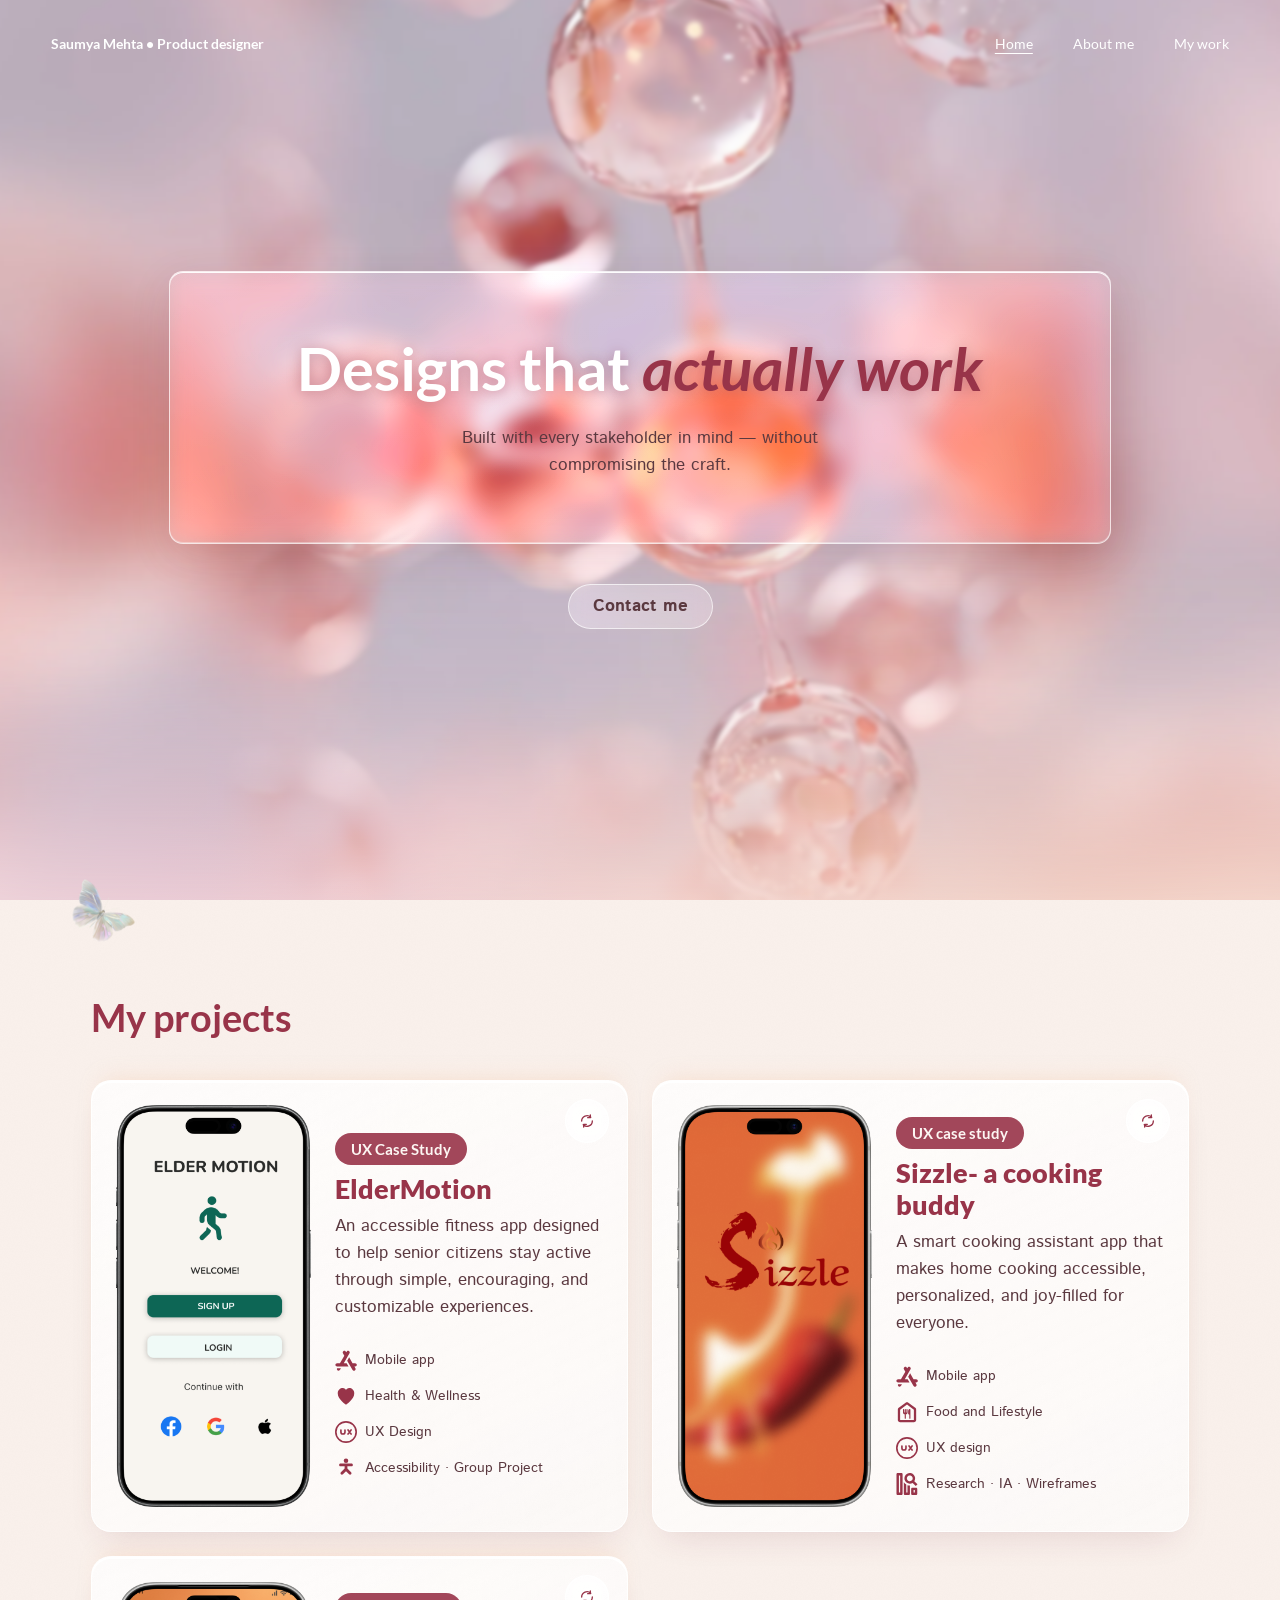
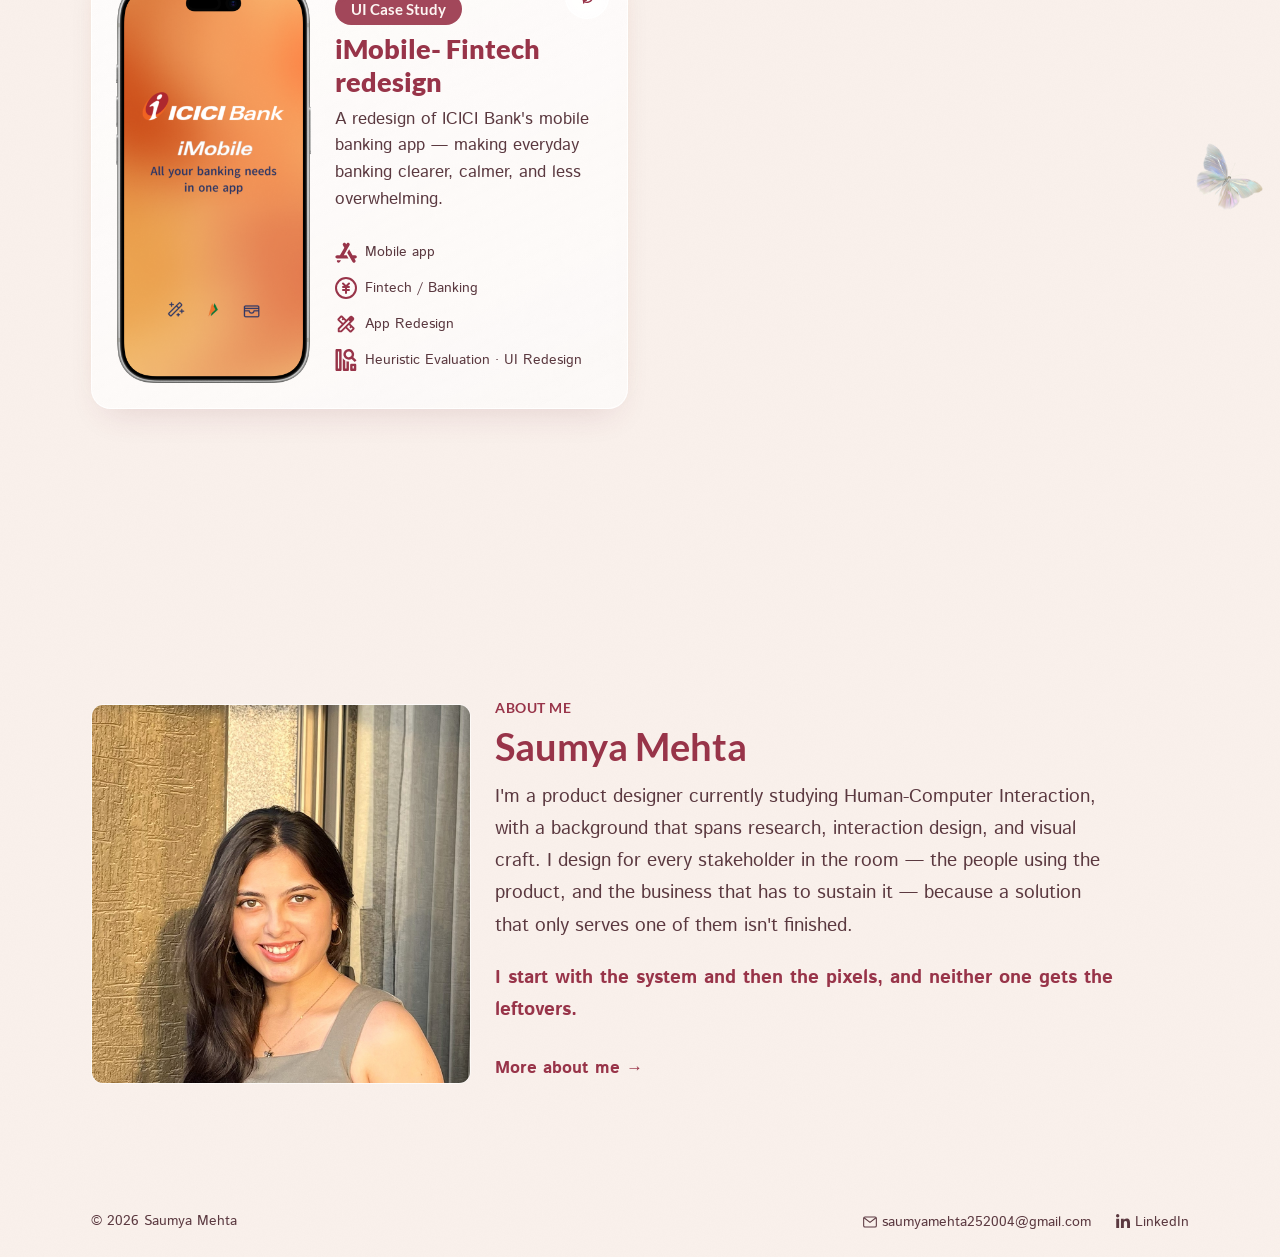
==== commit 3cbaeaed: "Add About preview section to home page; fix two real responsive bugs found in a full mobile audit Ho" ====
--- a/index.html
+++ b/index.html
@@ -154,6 +154,27 @@
               </button>
             </div>
           </div>
+        </div>
+      </div>
+    </section>
+
+    <section class="container section-spacing about-preview">
+      <div class="about-header reveal">
+        <img class="portrait" src="assets/img/about/portrait-coral.png" alt="Saumya Mehta" />
+        <div>
+          <p class="eyebrow">About me</p>
+          <h2 class="about-name">Saumya Mehta</h2>
+          <p class="about-intro">
+            I'm a product designer currently studying Human-Computer Interaction, with a
+            background that spans research, interaction design, and visual craft. I design
+            for every stakeholder in the room — the people using the product, and the
+            business that has to sustain it — because a solution that only serves one of
+            them isn't finished.
+          </p>
+          <p class="about-takeaway">
+            I start with the system and then the pixels, and neither one gets the leftovers.
+          </p>
+          <a class="about-more-link" href="about.html">More about me →</a>
         </div>
       </div>
     </section>
--- a/css/style.css
+++ b/css/style.css
@@ -67,6 +67,25 @@
   font-weight: 700;
   font-display: swap;
   src: url("../assets/fonts/istokweb-700.woff2") format("woff2");
+}
+
+/* Sizzle's own typeface (Design System > Typography specimen only, not used
+   sitewide). Variable font — Google serves the same file for both static
+   weight requests, so both @font-face entries point at one download. */
+@font-face {
+  font-family: "Fustat";
+  font-style: normal;
+  font-weight: 700;
+  font-display: swap;
+  src: url("../assets/fonts/fustat-variable.woff2") format("woff2");
+}
+
+@font-face {
+  font-family: "Fustat";
+  font-style: normal;
+  font-weight: 800;
+  font-display: swap;
+  src: url("../assets/fonts/fustat-variable.woff2") format("woff2");
 }
 
 /* ---- Reset --------------------------------------------------------------- */
@@ -95,6 +114,37 @@
 
 html {
   -webkit-text-size-adjust: 100%;
+  scrollbar-width: thin;
+  scrollbar-color: rgba(152, 52, 73, 0.45) transparent;
+}
+
+/* Chrome, Edge, Safari — ::-webkit-scrollbar itself paints the whole gutter
+   (not just ::-webkit-scrollbar-track), so it needs its own transparent
+   background too or that gutter shows as a solid white strip. */
+::-webkit-scrollbar {
+  width: 8px;
+  height: 8px;
+  background: transparent;
+}
+
+::-webkit-scrollbar-track {
+  background: transparent;
+  border: none;
+  box-shadow: none;
+}
+
+::-webkit-scrollbar-thumb {
+  background: rgba(152, 52, 73, 0.45);
+  border-radius: 999px;
+  border: none;
+}
+
+::-webkit-scrollbar-thumb:hover {
+  background: rgba(152, 52, 73, 0.65);
+}
+
+::-webkit-scrollbar-corner {
+  background: transparent;
 }
 
 body {
@@ -487,6 +537,9 @@
    text next to it, since these sit on a dark photo there and a light
    background everywhere else). */
 .glass-nav-pill {
+  display: inline-flex;
+  align-items: center;
+  min-height: 44px; /* 44px minimum touch target — was just the text's own line box */
   font-family: var(--font-display);
   font-weight: var(--fw-regular);
   font-size: var(--fs-small);
@@ -818,7 +871,20 @@
 
 .card-back {
   transform: rotateY(180deg);
-  background: linear-gradient(155deg, rgba(255, 255, 255, 0.2), rgba(255, 255, 255, 0.1));
+  /* Frosted, slightly pebbled glass, not clear glass: the glass gradient
+     stays as before, with a very faint iridescent wash underneath it
+     (kept under .18 alpha on purpose — any stronger and it reads as
+     rainbow foil instead of textured glass catching light) and a fine
+     grain layer on top via ::after. */
+  background-image:
+    linear-gradient(155deg, rgba(255, 255, 255, 0.2), rgba(255, 255, 255, 0.1)),
+    linear-gradient(
+      120deg,
+      rgba(242, 196, 206, 0.16) 0%,
+      rgba(214, 222, 234, 0.14) 38%,
+      rgba(246, 222, 190, 0.12) 66%,
+      rgba(220, 205, 230, 0.16) 100%
+    );
   backdrop-filter: blur(18px) saturate(170%) brightness(1.05);
   -webkit-backdrop-filter: blur(18px) saturate(170%) brightness(1.05);
   border: 1px solid rgba(255, 255, 255, 0.92);
@@ -826,6 +892,17 @@
     inset 0 1px 0 rgba(255, 255, 255, 1),
     inset 0 -1px 0 rgba(255, 255, 255, 0.4),
     0 18px 40px -14px rgba(126, 42, 60, 0.2);
+}
+
+.card-back::after {
+  content: "";
+  position: absolute;
+  inset: 0;
+  border-radius: inherit;
+  pointer-events: none;
+  background-image: url("data:image/svg+xml;utf8,<svg xmlns='http://www.w3.org/2000/svg' width='180' height='180'><filter id='g'><feTurbulence type='fractalNoise' baseFrequency='0.34' numOctaves='3' stitchTiles='stitch'/></filter><rect width='100%25' height='100%25' filter='url(%23g)'/></svg>");
+  opacity: 0.16;
+  mix-blend-mode: overlay;
 }
 
 /* Front: image left (~40%), content right. */
@@ -903,8 +980,8 @@
   top: 18px;
   right: 18px;
   z-index: 2; /* above .card-link's stretched overlay, or the link swallows its clicks */
-  width: 36px;
-  height: 36px;
+  width: 44px; /* 44px minimum touch target (was 36px) */
+  height: 44px;
   display: grid;
   place-items: center;
   border-radius: 999px;
@@ -1020,7 +1097,11 @@
 .tag-list {
   display: flex;
   flex-direction: column;
-  gap: var(--space-sm);
+  gap: 14px; /* was --space-sm (8px) - more room between icon rows */
+  /* .card-front__body's own gap already adds 8px before this — the extra
+     20px here brings the description-to-first-row gap to ~28px total,
+     without changing the (unmentioned) badge/title/description gaps. */
+  margin-top: 20px;
 }
 
 .tag {
@@ -1065,10 +1146,18 @@
 }
 
 /* One step above the standard --fs-h1 scale — the name is meant to be
-   the single largest thing on the page. */
+   the single largest thing on the page. Only true on the standalone about
+   page, where this IS the h1; reused inside .about-preview (the home page's
+   About section) it's a secondary h2 sitting below the hero's own h1, so it
+   needs to be sized back down to the standard --fs-h2 scale there or it
+   would visually outrank the hero title. */
 .about-name {
   font-size: clamp(2.5rem, 1.86rem + 3.2vw, 4.5rem);
   margin-top: 0.375rem;
+}
+
+.about-preview .about-name {
+  font-size: var(--fs-h2);
 }
 
 .about-intro {
@@ -1077,6 +1166,39 @@
   font-size: 19px;
   line-height: 1.7;
   color: var(--ink-secondary);
+}
+
+/* The takeaway line: same size/measure as .about-intro, but bolder and
+   ink-primary, with a bit of extra top margin so it reads as a separate,
+   final beat rather than a continuation. */
+.about-takeaway {
+  margin-top: 1.25rem;
+  max-width: 62ch;
+  font-size: 19px;
+  line-height: 1.7;
+  font-weight: var(--fw-bold);
+  color: var(--ink-primary);
+}
+
+.about-more-link {
+  display: inline-flex;
+  align-items: center;
+  min-height: 44px; /* 44px minimum touch target, matching .glass-nav-pill */
+  margin-top: 1.25rem;
+  font-family: var(--font-body);
+  font-weight: var(--fw-bold);
+  color: var(--ink-primary);
+  text-decoration: none;
+}
+
+.about-more-link:hover {
+  text-decoration: underline;
+}
+
+.about-more-link:focus-visible {
+  outline: 2px solid var(--ink-primary);
+  outline-offset: 4px;
+  border-radius: 2px;
 }
 
 .hobby-art {
@@ -1138,6 +1260,8 @@
   display: inline-flex;
   align-items: center;
   justify-content: center;
+  min-width: 44px; /* 44px minimum touch target */
+  min-height: 44px;
   background: none;
   border: none;
   padding: var(--space-xs);
@@ -1168,8 +1292,8 @@
   display: inline-flex;
   align-items: center;
   justify-content: center;
-  width: 2.5rem;
-  height: 2.5rem;
+  width: 2.75rem; /* 44px minimum touch target (was 2.5rem/40px) */
+  height: 2.75rem;
   padding: 0; /* .glass-btn's own padding would leave negative content space at this fixed size */
   border-radius: var(--radius-button);
   flex-shrink: 0;
@@ -1181,23 +1305,242 @@
   color: var(--ink-primary);
 }
 
+/* Plain text links, same treatment as the main nav (.glass-nav-pill on each
+   <a> handles color/hover/focus) — no glass capsule, no sticky positioning.
+   This scrolls away with the page like any other content; flex-wrap: wrap
+   lets narrow screens break to as many rows as needed instead of scrolling
+   or clipping. */
 .case-jump-nav {
   display: flex;
   flex-wrap: wrap;
   gap: var(--space-md) var(--space-lg);
-  padding: var(--space-md) var(--space-lg);
   margin-top: var(--space-xl);
 }
 
-.case-jump-nav a {
+/* Current-section state, set by the IntersectionObserver in main.js — same
+   underline .glass-nav-pill.is-active already uses for "current page" in
+   the main nav, just not scoped to .site-nav__links. */
+.case-jump-nav a.is-active {
+  text-decoration: underline;
+}
+
+/* ---- Case study: artifact cards + overlay ---------------------------------
+   Heavy reference artifacts (sitemaps, flow diagrams, wireframe stacks, the
+   design system) sit behind a numbered collapsed card instead of permanently
+   inline — everything else in a case study stays inline and scrollable.
+   Clicking the card opens the artifact as a centered overlay; the trigger is
+   a real <button> (aria-expanded/aria-controls), not a div with a click
+   handler, so it's keyboard- and screen-reader-operable without extra ARIA
+   scaffolding.
+   ---------------------------------------------------------------------- */
+
+.artifact-card {
+  display: flex;
+  align-items: center;
+  gap: var(--space-lg);
+  width: 100%;
+  min-height: 120px;
+  padding: var(--space-lg) var(--space-xl);
+  font-family: inherit;
+  text-align: left;
+  appearance: none;
+  cursor: pointer;
+  background: linear-gradient(155deg, rgba(255, 255, 255, 0.62), rgba(255, 255, 255, 0.38));
+  backdrop-filter: blur(16px) saturate(155%);
+  -webkit-backdrop-filter: blur(16px) saturate(155%);
+  border: 1px solid rgba(255, 255, 255, 0.85);
+  border-radius: 20px;
+  box-shadow: 0 8px 24px var(--glass-shadow-color);
+  transition: box-shadow 0.3s ease;
+}
+
+.artifact-card:hover,
+.artifact-card:focus-visible {
+  box-shadow: 0 14px 34px var(--glass-shadow-color);
+}
+
+.artifact-card:focus-visible {
+  outline: 2px solid var(--ink-primary);
+  outline-offset: 3px;
+}
+
+.artifact-card__number {
+  flex-shrink: 0;
+  font-family: var(--font-display);
+  font-weight: var(--fw-bold);
+  font-size: 2rem;
+  color: var(--ink-primary);
+  padding-right: var(--space-lg);
+  border-right: 1px solid rgba(91, 57, 64, 0.25);
+}
+
+.artifact-card__body {
+  flex: 1;
+  min-width: 0;
+  display: flex;
+  flex-direction: column;
+  gap: 0.35rem;
+}
+
+.artifact-card__title {
+  font-family: var(--font-display);
+  font-weight: var(--fw-bold);
+  color: var(--ink-primary);
+  font-size: 1.1rem;
+}
+
+.artifact-card__desc {
+  font-family: var(--font-body);
+  color: var(--ink-secondary);
   font-size: var(--fs-small);
-  font-weight: var(--fw-bold);
+  overflow: hidden;
+  text-overflow: ellipsis;
+  white-space: nowrap;
+}
+
+.artifact-card__arrow {
+  flex-shrink: 0;
+  width: 1.4rem;
+  height: 1.4rem;
+  color: var(--ink-primary);
+  transition: transform 0.25s ease;
+}
+
+.artifact-card:hover .artifact-card__arrow,
+.artifact-card:focus-visible .artifact-card__arrow {
+  transform: translateX(4px);
+}
+
+@media (max-width: 560px) {
+  .artifact-card {
+    flex-wrap: wrap;
+    min-height: auto;
+  }
+
+  .artifact-card__desc {
+    white-space: normal;
+  }
+}
+
+/* Backdrop + panel. display: none (not the [hidden] attribute alone) is the
+   real base state — an author rule for .artifact-overlay always wins the
+   cascade over the UA's bare [hidden] { display: none }, hidden or not, so
+   :not([hidden]) is what actually gates display: flex back on. JS removes
+   the hidden attribute, forces a layout read, then adds .is-open a frame
+   later so the fade/scale transitions from their rest values instead of
+   snapping straight in. */
+.artifact-overlay {
+  position: fixed;
+  inset: 0;
+  z-index: 300;
+  display: none;
+  align-items: center;
+  justify-content: center;
+  padding: var(--space-lg);
+  background: rgba(60, 30, 40, 0.45);
+  backdrop-filter: blur(6px);
+  -webkit-backdrop-filter: blur(6px);
+  opacity: 0;
+  transition: opacity 0.25s ease;
+}
+
+.artifact-overlay:not([hidden]) {
+  display: flex;
+}
+
+.artifact-overlay.is-open {
+  opacity: 1;
+}
+
+.artifact-overlay__panel {
+  width: min(1100px, 100%);
+  max-height: 88vh;
+  display: flex;
+  flex-direction: column;
+  padding: var(--space-xl);
+  background: linear-gradient(180deg, rgba(255, 255, 255, 0.92), rgba(255, 255, 255, 0.86));
+  backdrop-filter: blur(20px) saturate(160%);
+  -webkit-backdrop-filter: blur(20px) saturate(160%);
+  border: 1px solid rgba(255, 255, 255, 0.9);
+  border-radius: 20px;
+  box-shadow: 0 24px 60px rgba(60, 30, 40, 0.35);
+  transform: scale(0.98);
+  transition: transform 0.25s ease;
+}
+
+.artifact-overlay.is-open .artifact-overlay__panel {
+  transform: scale(1);
+}
+
+@media (prefers-reduced-motion: reduce) {
+  .artifact-overlay,
+  .artifact-overlay__panel {
+    transition: none;
+  }
+}
+
+.artifact-overlay__header {
+  display: flex;
+  align-items: flex-start;
+  justify-content: space-between;
+  gap: var(--space-lg);
+  flex-shrink: 0;
+}
+
+.artifact-overlay__title {
+  font-family: var(--font-display);
+  font-weight: var(--fw-bold);
+  color: var(--ink-primary);
+  font-size: var(--fs-h3);
+}
+
+.artifact-overlay__close {
+  flex-shrink: 0;
+  display: inline-flex;
+  align-items: center;
+  justify-content: center;
+  width: 2.75rem; /* 44px minimum touch target (was 2.5rem/40px) */
+  height: 2.75rem;
+  border-radius: 50%;
   color: var(--ink-secondary);
-  white-space: nowrap;
-}
-
-.case-jump-nav a:hover {
-  color: var(--ink-primary);
+  cursor: pointer;
+  background: linear-gradient(200deg, rgba(255, 255, 255, 0.5), rgba(255, 255, 255, 0.62));
+  backdrop-filter: blur(8px) saturate(140%);
+  -webkit-backdrop-filter: blur(8px) saturate(140%);
+  border: 1px solid rgba(255, 255, 255, 0.75);
+  transition: background 0.2s ease;
+}
+
+.artifact-overlay__close svg {
+  width: 1.1rem;
+  height: 1.1rem;
+}
+
+.artifact-overlay__close:hover {
+  background: rgba(255, 255, 255, 0.75);
+}
+
+.artifact-overlay__close:focus-visible {
+  outline: 2px solid var(--ink-primary);
+  outline-offset: 2px;
+}
+
+/* overflow-y: auto keeps this the only scrollable region in the panel (the
+   panel itself never grows a scrollbar); scrollbar hidden but still fully
+   scrollable via wheel/trackpad/keyboard/touch. */
+.artifact-overlay__content {
+  margin-top: var(--space-lg);
+  overflow-y: auto;
+  scrollbar-width: none;
+  -ms-overflow-style: none;
+}
+
+.artifact-overlay__content::-webkit-scrollbar {
+  display: none;
+}
+
+.artifact-overlay__content > p:first-child {
+  color: var(--ink-secondary);
 }
 
 .section-number {
@@ -1232,6 +1575,10 @@
 
   .case-overview-grid.reverse {
     flex-direction: row-reverse;
+    /* Scoped to .reverse (the Solution row) rather than the base rule, so
+       the Problem row's cart illustration — already correct — keeps its
+       vertical centering. */
+    align-items: flex-start;
   }
 }
 
@@ -1243,6 +1590,24 @@
   width: 100%;
   max-width: 280px;
   margin-inline: auto;
+}
+
+/* online-groceries.svg (and any illustration relying on auto height) was
+   rendering at the browser's fallback 300x150 replaced-element ratio
+   instead of its real one: this SVG's root has width="100%" height="100%"
+   (a Figma export artifact) rather than absolute values, so a plain <img>
+   with only max-width set can't resolve an intrinsic aspect ratio from the
+   viewBox and silently substitutes the generic 2:1 default — hence the
+   squash. Setting aspect-ratio explicitly (from the real viewBox, 314 x
+   296.812) bypasses that broken fallback entirely. !important on height
+   guards against .case-overview-grid img or any future shared rule
+   reintroducing a fixed/stretched height ahead of this in the cascade. */
+.solution-illustration {
+  width: 100%;
+  height: auto !important;
+  aspect-ratio: 314 / 296.812;
+  object-fit: contain;
+  max-height: none;
 }
 
 /* ---- Persona card -------------------------------------------------------- */
@@ -1276,6 +1641,22 @@
   flex-shrink: 0;
 }
 
+/* Real photo instead of a lettered circle — same circular treatment, just
+   bigger and filled with an <img> (object-fit: cover) instead of a solid
+   background colour + initial. */
+.persona-card__avatar--photo {
+  width: 6rem;
+  height: 6rem;
+  background: none;
+  overflow: hidden;
+}
+
+.persona-card__avatar--photo img {
+  width: 100%;
+  height: 100%;
+  object-fit: cover;
+}
+
 .persona-card__header h3 {
   font-size: 1.1rem;
 }
@@ -1313,11 +1694,18 @@
   display: flex;
   flex-direction: column;
   gap: var(--space-xs);
+  padding-left: 1.1em;
 }
 
 .persona-card li {
   font-size: var(--fs-small);
   color: var(--ink-secondary);
+  line-height: 1.6;
+  list-style: disc;
+}
+
+.persona-card li::marker {
+  color: var(--ink-primary);
 }
 
 .persona-lists {
@@ -1694,12 +2082,12 @@
 .flow-notes {
   display: grid;
   grid-template-columns: 1fr;
-  gap: var(--space-md);
+  gap: var(--space-lg);
   width: 100%;
-  margin-top: var(--space-xl);
-}
-
-@media (min-width: 640px) {
+  margin-top: 1.5rem;
+}
+
+@media (min-width: 768px) {
   .flow-notes {
     grid-template-columns: 1fr 1fr;
   }
@@ -1707,7 +2095,10 @@
 
 .flow-notes .glass-card {
   padding: var(--space-lg);
+  font-family: var(--font-body);
   font-size: var(--fs-small);
+  color: var(--ink-secondary);
+  line-height: 1.6;
 }
 
 /* ---- Wireframe rows / phone crops ------------------------------------------ */
@@ -1835,6 +2226,227 @@
   font-weight: var(--fw-bold);
   color: var(--ink-secondary);
   text-align: center;
+}
+
+/* ---- Wireframe grid (inside an artifact overlay) --------------------------
+   2 mobile / 3 tablet / 4 desktop. No card/wrapper background behind each
+   image — these are transparent PNGs meant to float directly over the
+   overlay's own glass panel, not sit in a white box. Accessible names are
+   still set on each button by main.js (from the filename), just not
+   rendered as a visible caption.
+   ---------------------------------------------------------------------- */
+
+.wireframe-grid {
+  display: grid;
+  grid-template-columns: repeat(2, 1fr);
+  gap: 20px;
+  justify-items: center;
+}
+
+/* Author rules always beat the UA's bare [hidden]{display:none}, hidden or
+   not (see the .artifact-overlay note above) — these explicit overrides are
+   what actually let main.js's hidden-attribute toggle between grid/lightbox work. */
+.wireframe-grid[hidden],
+.wireframe-lightbox[hidden] {
+  display: none;
+}
+
+@media (min-width: 640px) {
+  .wireframe-grid {
+    grid-template-columns: repeat(3, 1fr);
+  }
+}
+
+@media (min-width: 980px) {
+  .wireframe-grid {
+    grid-template-columns: repeat(4, 1fr);
+  }
+}
+
+.wireframe-thumb {
+  display: flex;
+  align-items: center;
+  justify-content: center;
+  width: 100%;
+  font-family: inherit;
+  cursor: pointer;
+  background: none;
+  border: 0;
+  padding: 0;
+  transition: transform 0.2s ease;
+}
+
+.wireframe-thumb:hover,
+.wireframe-thumb:focus-visible {
+  transform: scale(1.04);
+}
+
+.wireframe-thumb:focus-visible {
+  outline: 2px solid var(--ink-primary);
+  outline-offset: 4px;
+}
+
+.wireframe-thumb img {
+  max-height: 360px;
+  max-width: 100%;
+  width: auto;
+  object-fit: contain;
+}
+
+@media (prefers-reduced-motion: reduce) {
+  .wireframe-thumb {
+    transition: none;
+  }
+}
+
+/* Nested "enlarge" view within the same overlay — toggled by main.js, which
+   hides whichever of .wireframe-grid / .wireframe-lightbox isn't active so
+   the overlay's own focus trap never lands on hidden controls. */
+.wireframe-lightbox {
+  display: flex;
+  flex-direction: column;
+  align-items: center;
+  gap: var(--space-md);
+}
+
+.wireframe-lightbox__img {
+  width: min(420px, 100%);
+  object-fit: contain;
+  border-radius: var(--radius-card);
+}
+
+.wireframe-lightbox__close {
+  display: inline-flex;
+  align-items: center;
+  gap: var(--space-sm);
+  align-self: flex-start;
+  min-height: 44px; /* 44px minimum touch target */
+  font-family: var(--font-body);
+  font-weight: var(--fw-bold);
+  font-size: var(--fs-small);
+  color: var(--ink-secondary);
+  cursor: pointer;
+  appearance: none;
+  background: none;
+  border: 0;
+  padding: 0;
+}
+
+.wireframe-lightbox__close:hover {
+  color: var(--ink-primary);
+}
+
+.wireframe-lightbox__close:focus-visible {
+  outline: 2px solid var(--ink-primary);
+  outline-offset: 2px;
+}
+
+.wireframe-lightbox__close svg {
+  width: 1.1rem;
+  height: 1.1rem;
+}
+
+/* ---- Design system (inside an artifact overlay) ---------------------------
+   The assets themselves (Sizzle's actual exported PNGs) are untouched —
+   only the framing is the portfolio's: group titles/descriptions in the
+   portfolio's own type system, each asset sitting in a plain glass card
+   (site radius/border/shadow) rather than restyled or rebuilt.
+   ---------------------------------------------------------------------- */
+
+.uikit-group + .uikit-group {
+  margin-top: 2.5rem;
+}
+
+.uikit-group__title {
+  font-family: var(--font-display);
+  font-weight: var(--fw-bold);
+  color: var(--ink-primary);
+  font-size: 1.2rem;
+}
+
+.uikit-asset-row {
+  display: flex;
+  flex-wrap: wrap;
+  align-items: flex-start;
+  gap: 1.25rem;
+  margin-top: 1.25rem;
+}
+
+.uikit-asset-card {
+  display: flex;
+  align-items: center;
+  justify-content: center;
+  padding: var(--space-lg);
+}
+
+.uikit-asset-card img {
+  max-height: 220px;
+  max-width: 100%;
+  object-fit: contain;
+}
+
+.uikit-asset-card--palette img {
+  max-height: none;
+  width: 100%;
+  max-width: 440px;
+}
+
+/* Sizzle's own components (text fields, buttons, the recipe card) were
+   designed as glass/transparent UI — they disappear against a plain
+   background. This is backdrop only, behind the untouched asset; it never
+   touches the image itself. */
+.ds-component-tile {
+  background: radial-gradient(120% 100% at 18% 12%, #efb79e 0%, transparent 60%),
+    radial-gradient(110% 95% at 84% 22%, #e3a6b8 0%, transparent 58%),
+    radial-gradient(120% 100% at 72% 88%, #a9a8c4 0%, transparent 60%),
+    radial-gradient(110% 95% at 15% 85%, #d98f9e 0%, transparent 58%), #f3dcd2;
+  border-radius: 16px;
+  padding: 32px;
+  display: grid;
+  place-items: center;
+}
+
+.uikit-type-grid {
+  display: flex;
+  flex-wrap: wrap;
+  align-items: stretch;
+  gap: 1.25rem;
+  margin-top: 1.25rem;
+}
+
+.uikit-type-tile {
+  display: flex;
+  flex-direction: column;
+  /* align-items: stretch (the flex default) rather than flex-start — with
+     flex-start each child sizes to its own intrinsic/unwrapped content
+     width regardless of how narrow the tile itself has been constrained,
+     which is exactly what let the headline specimen overflow instead of
+     wrapping: the child never learned the width to wrap against. */
+  gap: 0.6rem;
+  padding: var(--space-lg);
+  min-width: 160px;
+  max-width: 100%;
+}
+
+.uikit-type-tile__label {
+  font-family: var(--font-body);
+  font-size: 0.7rem;
+  font-weight: var(--fw-bold);
+  letter-spacing: 0.06em;
+  text-transform: uppercase;
+  color: var(--ink-secondary);
+}
+
+.uikit-type-tile__sample {
+  line-height: 1.15;
+  max-width: 100%;
+  overflow-wrap: anywhere; /* last-resort break if a single word still doesn't fit at the narrowest widths */
+}
+
+.uikit-type-tile__caption {
+  font-family: var(--font-body);
+  font-size: var(--fs-small);
+  color: var(--ink-secondary);
 }
 
 /* ---- Scroll reveal ---------------------------------------------------------
@@ -1891,7 +2503,7 @@
   .glass-card,
   .glass-nav-pill,
   .email-pill button {
-    cursor: image-set(url("../assets/img/cursor.png") 1x, url("../assets/img/cursor@2x.png") 2x) 4 4, auto;
+    cursor: image-set(url("../assets/img/cursor.png") 1x, url("../assets/img/cursor@2x.png") 2x) 3 3, auto;
   }
 }
 
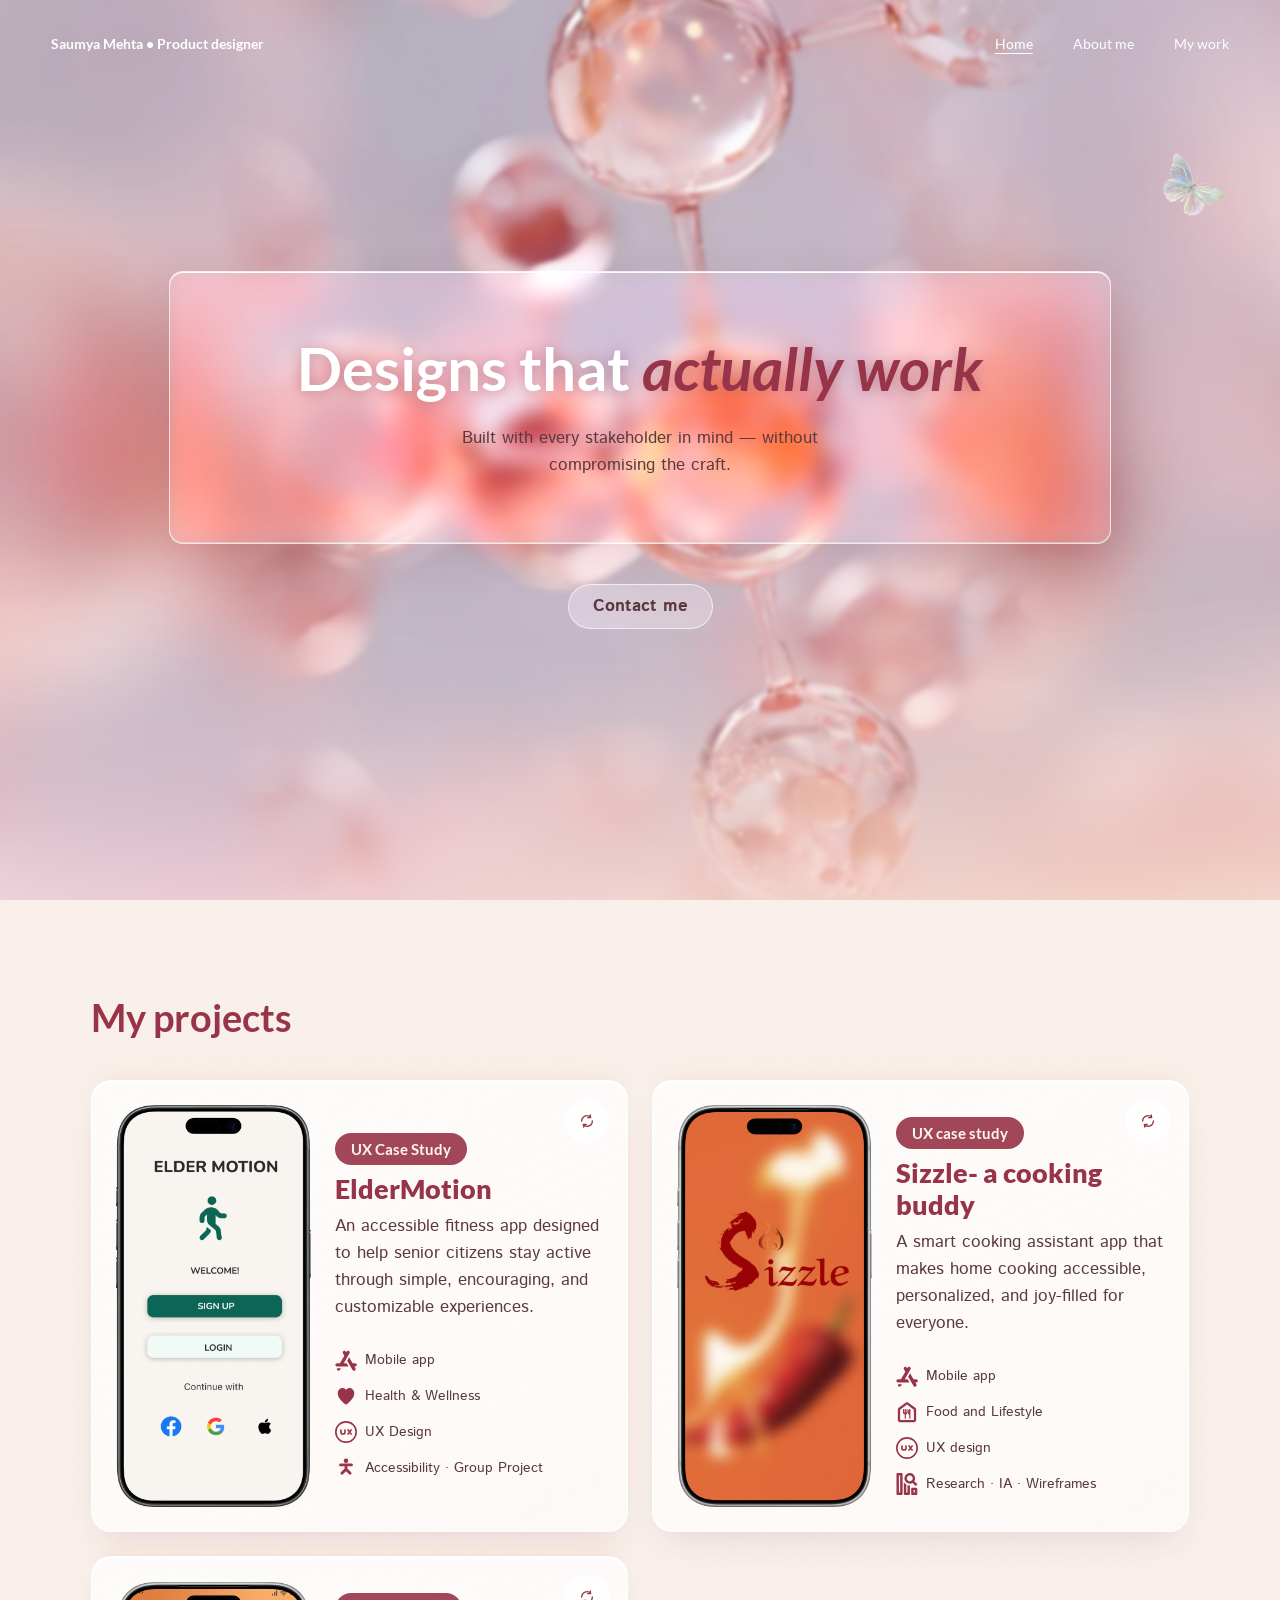
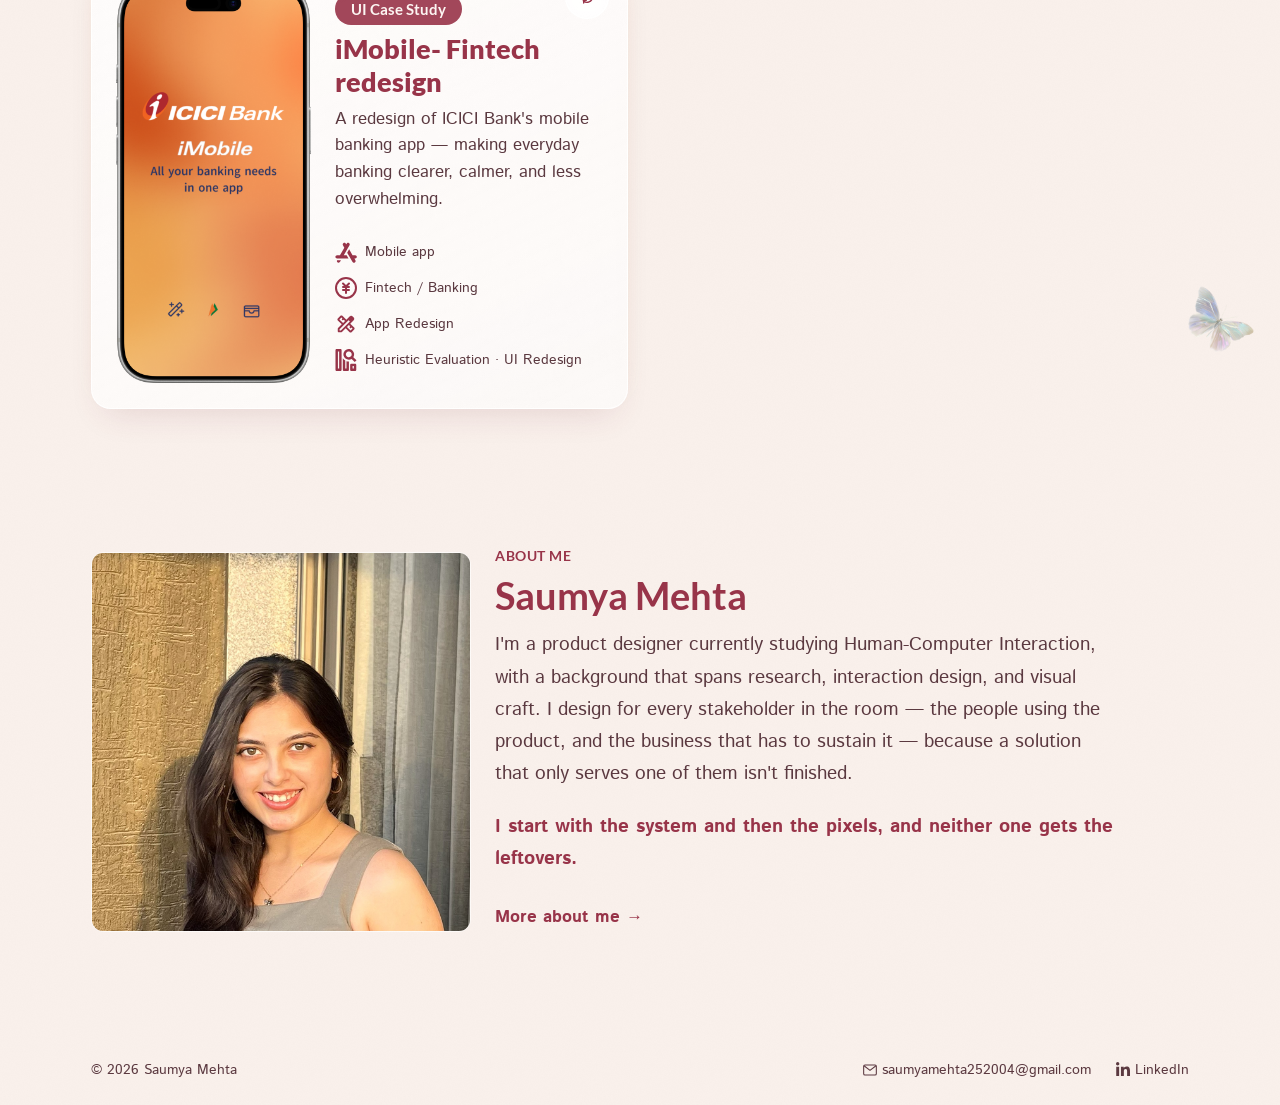
==== commit 7314efc9: "Fix oversized gap between projects and About section on home page Diagnosis: three non-collapsing sp" ====
--- a/index.html
+++ b/index.html
@@ -32,7 +32,7 @@
   </header>
 
   <main>
-    <section class="container section-spacing">
+    <section class="container section-spacing projects-section">
       <h2 class="reveal">My projects</h2>
 
       <div class="project-grid" style="margin-top: 2.5rem">
--- a/css/style.css
+++ b/css/style.css
@@ -604,6 +604,26 @@
   padding-block: var(--space-3xl);
 }
 
+/* Home page only: "My projects" -> About preview. Both sections carry
+   .section-spacing (padding-block: 6rem each) AND the generic
+   `section + section` rule fires between them (another 6rem margin) —
+   three non-collapsing spacing values stacking to ~288px, since padding
+   never collapses with anything. Neither shared rule is wrong on its own
+   (both are used correctly elsewhere / nowhere else uses .section-spacing
+   at all, so this is scoped without side effects) — the fix is removing
+   the redundant margin for this specific pair and splitting a single
+   fluid gap between the two sides, rather than layering a negative
+   margin on top of three uncoordinated positive ones.
+   ~150px desktop (140-160 target), ~100px tablet, ~72px mobile. */
+.projects-section {
+  padding-bottom: clamp(36px, 21px + 3.7vw, 80px);
+}
+
+.about-preview {
+  margin-top: 0;
+  padding-top: clamp(36px, 21px + 3.7vw, 80px);
+}
+
 /* ---- Site nav ----------------------------------------------------------
    Not sticky: position: absolute (not fixed), so it sits at the top of the
    page/hero and scrolls away with it like any other content, rather than
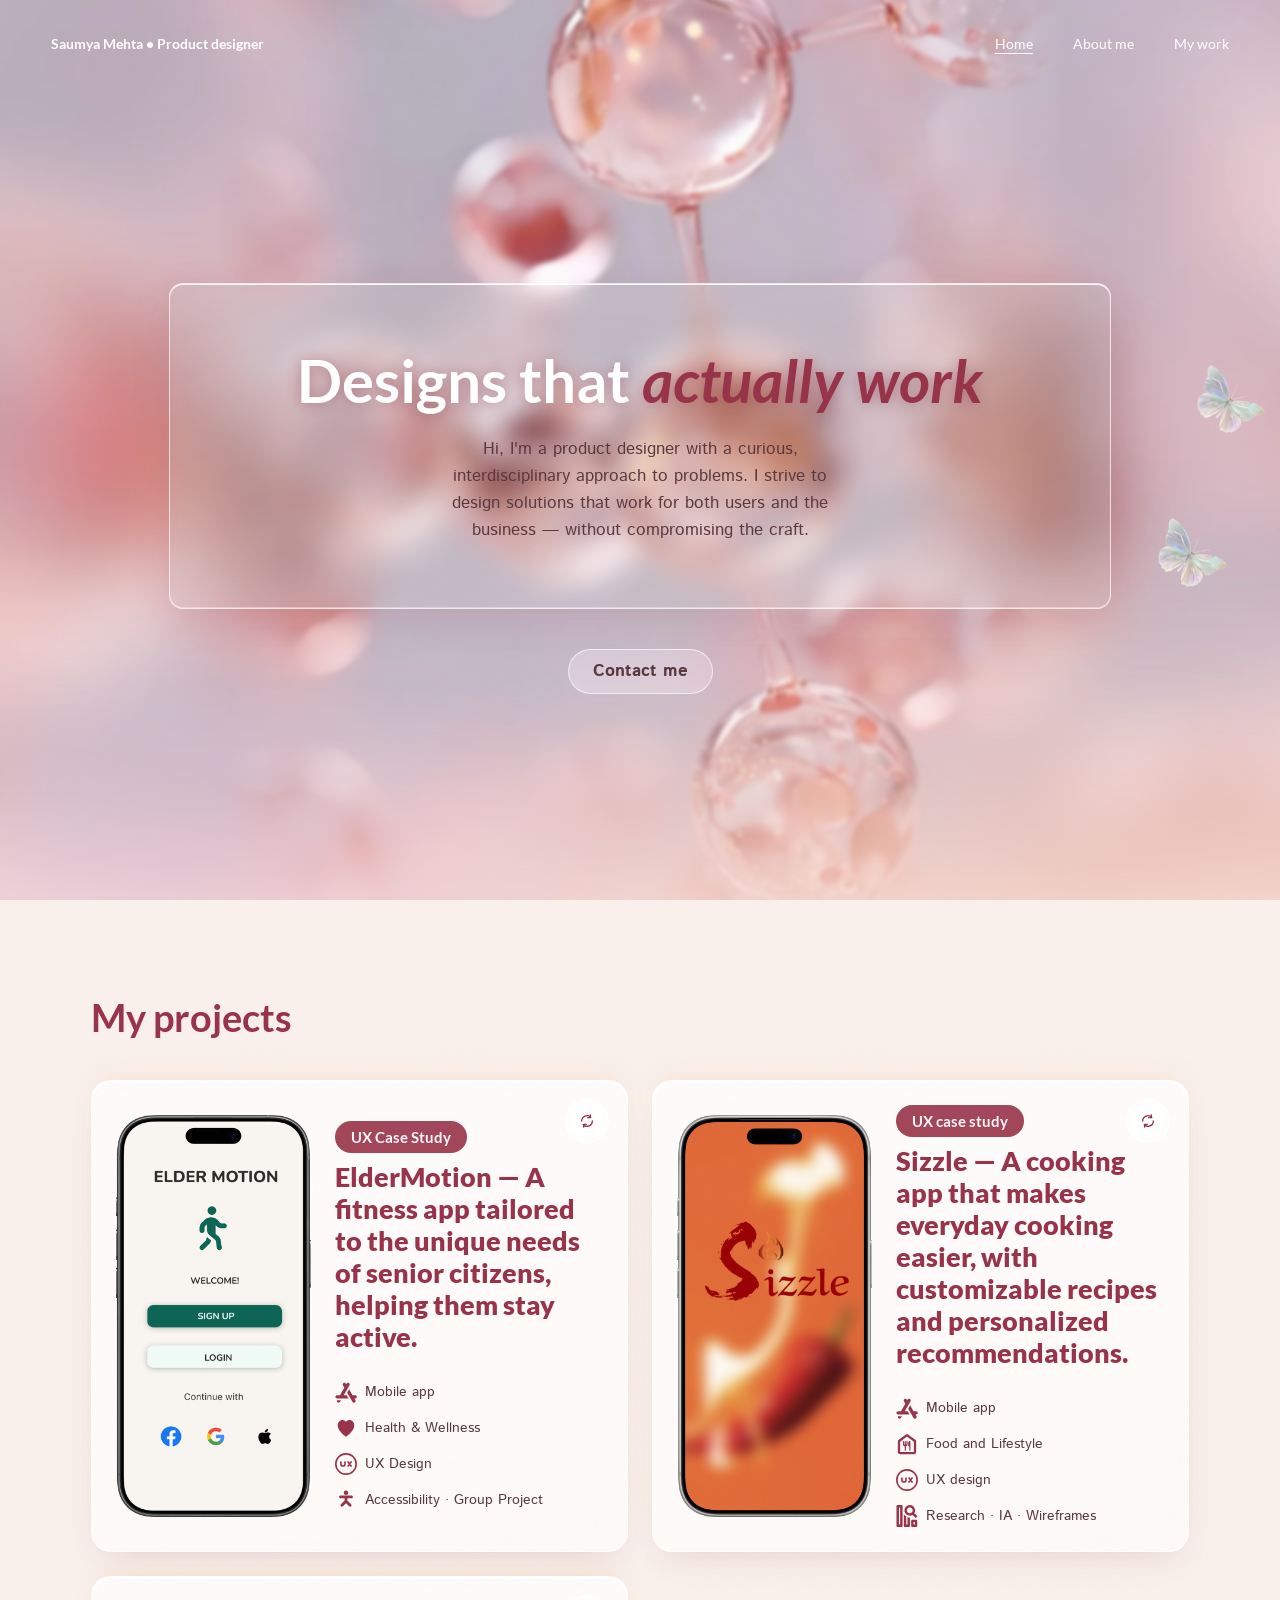
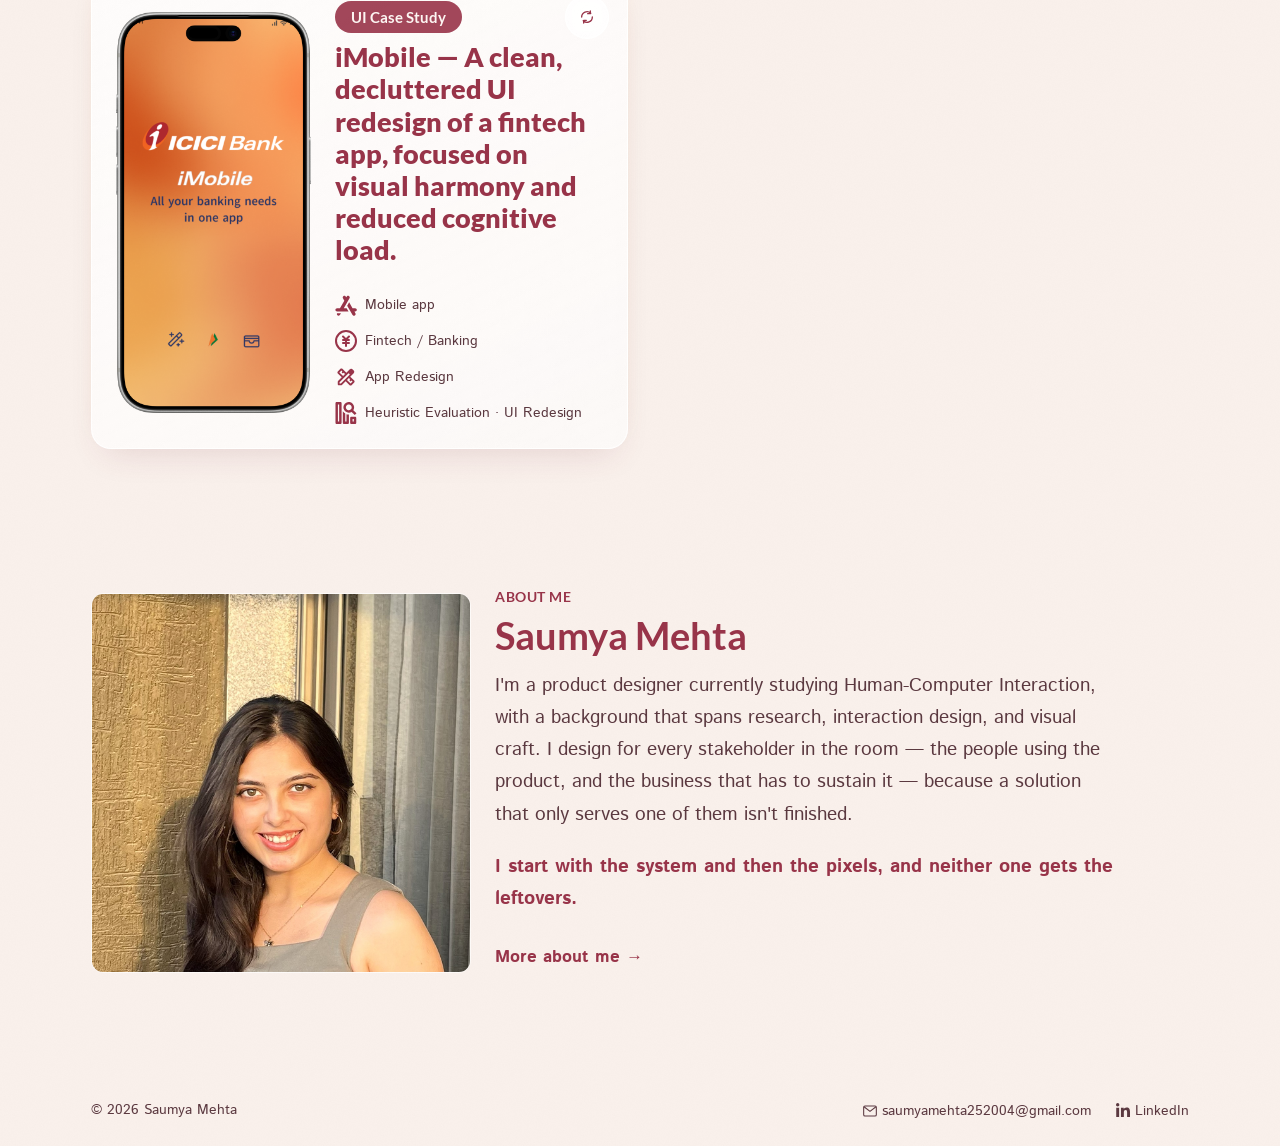
==== commit 904da84b: "Update hero intro and case study copy Rewrite the landing hero paragraph and consolidate each projec" ====
--- a/index.html
+++ b/index.html
@@ -23,7 +23,7 @@
     <div class="hero-glass-panel">
       <h1>Designs that <em>actually work</em></h1>
       <p class="lede">
-        Built with every stakeholder in mind — without compromising the craft.
+        Hi, I'm a product designer with a curious, interdisciplinary approach to problems. I strive to design solutions that work for both users and the business — without compromising the craft.
       </p>
     </div>
     <div class="hero-actions">
@@ -42,8 +42,7 @@
               <img class="project-card__mockup" src="assets/img/projects/eldermotion-mockup.png" alt="" />
               <div class="card-front__body">
                 <span class="badge">UX Case Study</span>
-                <h3><a class="card-link" href="case-studies/eldermotion.html">ElderMotion</a></h3>
-                <p class="card-description">An accessible fitness app designed to help senior citizens stay active through simple, encouraging, and customizable experiences.</p>
+                <h3><a class="card-link" href="case-studies/eldermotion.html">ElderMotion — A fitness app tailored to the unique needs of senior citizens, helping them stay active.</a></h3>
                 <div class="tag-list">
                   <span class="tag"><svg viewBox="0 0 28.6312 28.6312" fill="none" aria-hidden="true"><path fill-rule="evenodd" clip-rule="evenodd" d="M18.1052 2.6547C17.6107 2.36825 17.0228 2.28984 16.4706 2.43672C15.9183 2.58359 15.447 2.94373 15.1602 3.43796L14.6122 4.3787L14.0661 3.43796C13.7792 2.94303 13.3074 2.58235 12.7546 2.43527C12.2017 2.28819 11.6131 2.36675 11.1181 2.65367C10.6232 2.9406 10.2625 3.41238 10.1154 3.96524C9.96836 4.51809 10.0469 5.10673 10.3338 5.60166L12.1192 8.67951L6.43796 18.4755H2.67501C2.10333 18.4755 1.55506 18.7026 1.15082 19.1068C0.746586 19.511 0.519487 20.0593 0.519487 20.631C0.519487 21.2027 0.746586 21.7509 1.15082 22.1552C1.55506 22.5594 2.10333 22.7865 2.67501 22.7865H17.645L15.15 18.4755H11.4239L14.6122 12.9762L18.8884 5.60371C19.0306 5.3588 19.1231 5.08828 19.1607 4.80761C19.1982 4.52694 19.1801 4.24161 19.1074 3.96794C19.0347 3.69426 18.9087 3.4376 18.7367 3.21262C18.5648 2.98764 18.3502 2.79875 18.1052 2.65674M3.55439 27.9094C4.06187 28.2012 4.66441 28.2796 5.22964 28.1273C5.79487 27.9751 6.27654 27.6047 6.56885 27.0975L7.78363 24.9911H2.69137C2.43361 25.4954 2.37944 26.0795 2.54006 26.6226C2.70067 27.1658 3.0638 27.6264 3.55439 27.9094ZM22.678 27.0975L15.8515 15.2401L18.3935 10.8678L22.8089 18.4755H26.2221C26.7943 18.4755 27.3431 18.7028 27.7477 19.1074C28.1524 19.512 28.3797 20.0608 28.3797 20.633C28.3797 21.2053 28.1524 21.754 27.7477 22.1587C27.3431 22.5633 26.7943 22.7906 26.2221 22.7906H25.2916L26.5043 24.895C26.6642 25.1466 26.7714 25.428 26.8196 25.7222C26.8678 26.0164 26.8559 26.3173 26.7847 26.6068C26.7135 26.8963 26.5845 27.1683 26.4053 27.4066C26.2262 27.6449 26.0006 27.8444 25.7423 27.9932C25.484 28.142 25.1982 28.2369 24.9022 28.2723C24.6062 28.3077 24.3061 28.2828 24.0199 28.1991C23.7338 28.1154 23.4676 27.9747 23.2373 27.7854C23.007 27.5961 22.8175 27.3621 22.68 27.0975" fill="#983449" /></svg>Mobile app</span>
                   <span class="tag"><svg viewBox="0 0 32 32" fill="none" aria-hidden="true"><path d="M16 28.5C16 28.5 4 20.7 4 12.2C4 7.4 7.6 4.5 11.4 4.5C13.7 4.5 15.6 5.9 16 7.8C16.4 5.9 18.3 4.5 20.6 4.5C24.4 4.5 28 7.4 28 12.2C28 20.7 16 28.5 16 28.5Z" fill="#983449" /></svg>Health &amp; Wellness</span>
@@ -59,7 +58,7 @@
               </button>
             </div>
             <div class="card-back" id="card-eldermotion-back">
-              <h3>ElderMotion</h3>
+              <h3>ElderMotion — A fitness app tailored to the unique needs of senior citizens, helping them stay active.</h3>
               <dl class="card-meta-table">
                 <div class="card-meta-row"><dt>Timeline</dt><dd>Feb 2026 – Mar 2026</dd></div>
                 <div class="card-meta-row"><dt>Team</dt><dd>Group project (4 members)</dd></div>
@@ -82,8 +81,7 @@
               <img class="project-card__mockup" src="assets/img/projects/sizzle-mockup.png" alt="" />
               <div class="card-front__body">
                 <span class="badge">UX case study</span>
-                <h3><a class="card-link" href="case-studies/sizzle.html">Sizzle- a cooking buddy</a></h3>
-                <p class="card-description">A smart cooking assistant app that makes home cooking accessible, personalized, and joy-filled for everyone.</p>
+                <h3><a class="card-link" href="case-studies/sizzle.html">Sizzle — A cooking app that makes everyday cooking easier, with customizable recipes and personalized recommendations.</a></h3>
                 <div class="tag-list">
                   <span class="tag"><svg viewBox="0 0 28.6312 28.6312" fill="none" aria-hidden="true"><path fill-rule="evenodd" clip-rule="evenodd" d="M18.1052 2.6547C17.6107 2.36825 17.0228 2.28984 16.4706 2.43672C15.9183 2.58359 15.447 2.94373 15.1602 3.43796L14.6122 4.3787L14.0661 3.43796C13.7792 2.94303 13.3074 2.58235 12.7546 2.43527C12.2017 2.28819 11.6131 2.36675 11.1181 2.65367C10.6232 2.9406 10.2625 3.41238 10.1154 3.96524C9.96836 4.51809 10.0469 5.10673 10.3338 5.60166L12.1192 8.67951L6.43796 18.4755H2.67501C2.10333 18.4755 1.55506 18.7026 1.15082 19.1068C0.746586 19.511 0.519487 20.0593 0.519487 20.631C0.519487 21.2027 0.746586 21.7509 1.15082 22.1552C1.55506 22.5594 2.10333 22.7865 2.67501 22.7865H17.645L15.15 18.4755H11.4239L14.6122 12.9762L18.8884 5.60371C19.0306 5.3588 19.1231 5.08828 19.1607 4.80761C19.1982 4.52694 19.1801 4.24161 19.1074 3.96794C19.0347 3.69426 18.9087 3.4376 18.7367 3.21262C18.5648 2.98764 18.3502 2.79875 18.1052 2.65674M3.55439 27.9094C4.06187 28.2012 4.66441 28.2796 5.22964 28.1273C5.79487 27.9751 6.27654 27.6047 6.56885 27.0975L7.78363 24.9911H2.69137C2.43361 25.4954 2.37944 26.0795 2.54006 26.6226C2.70067 27.1658 3.0638 27.6264 3.55439 27.9094ZM22.678 27.0975L15.8515 15.2401L18.3935 10.8678L22.8089 18.4755H26.2221C26.7943 18.4755 27.3431 18.7028 27.7477 19.1074C28.1524 19.512 28.3797 20.0608 28.3797 20.633C28.3797 21.2053 28.1524 21.754 27.7477 22.1587C27.3431 22.5633 26.7943 22.7906 26.2221 22.7906H25.2916L26.5043 24.895C26.6642 25.1466 26.7714 25.428 26.8196 25.7222C26.8678 26.0164 26.8559 26.3173 26.7847 26.6068C26.7135 26.8963 26.5845 27.1683 26.4053 27.4066C26.2262 27.6449 26.0006 27.8444 25.7423 27.9932C25.484 28.142 25.1982 28.2369 24.9022 28.2723C24.6062 28.3077 24.3061 28.2828 24.0199 28.1991C23.7338 28.1154 23.4676 27.9747 23.2373 27.7854C23.007 27.5961 22.8175 27.3621 22.68 27.0975" fill="#983449" /></svg>Mobile app</span>
                   <span class="tag"><svg viewBox="0 0 35.789 35.789" fill="none" aria-hidden="true"><path d="M6.71043 34.5774C5.68523 34.5774 4.8079 34.2126 4.07845 33.4832C3.34901 32.7537 2.98366 31.8758 2.98242 30.8493V14.0733C2.98242 13.483 3.11476 12.9238 3.37945 12.3957C3.64414 11.8675 4.00887 11.4326 4.47362 11.0909L15.6577 2.70282C16.3101 2.20575 17.0557 1.95721 17.8945 1.95721C18.7333 1.95721 19.4789 2.20575 20.1313 2.70282L31.3153 11.0909C31.7813 11.4326 32.1467 11.8675 32.4114 12.3957C32.6761 12.9238 32.8078 13.483 32.8066 14.0733V30.8493C32.8066 31.8745 32.4412 32.7525 31.7105 33.4832C30.9798 34.2139 30.1025 34.5786 29.0785 34.5774H6.71043ZM6.71043 30.8493H29.0785V14.0733L17.8945 5.68523L6.71043 14.0733V30.8493ZM15.0985 28.9853C15.347 28.9853 15.5645 28.8921 15.7509 28.7057C15.9373 28.5193 16.0305 28.3019 16.0305 28.0533V21.5293C16.8071 21.5293 17.4676 21.2578 18.0119 20.7147C18.5562 20.1717 18.8277 19.5112 18.8265 18.7333V14.0733C18.8265 13.8247 18.7333 13.6073 18.5469 13.4209C18.3605 13.2345 18.143 13.1413 17.8945 13.1413C17.6459 13.1413 17.4285 13.2345 17.2421 13.4209C17.0557 13.6073 16.9625 13.8247 16.9625 14.0733V18.7333H16.0305V14.0733C16.0305 13.8247 15.9373 13.6073 15.7509 13.4209C15.5645 13.2345 15.347 13.1413 15.0985 13.1413C14.8499 13.1413 14.6325 13.2345 14.4461 13.4209C14.2597 13.6073 14.1665 13.8247 14.1665 14.0733V18.7333H13.2345V14.0733C13.2345 13.8247 13.1413 13.6073 12.9549 13.4209C12.7685 13.2345 12.551 13.1413 12.3025 13.1413C12.0539 13.1413 11.8365 13.2345 11.6501 13.4209C11.4637 13.6073 11.3705 13.8247 11.3705 14.0733V18.7333C11.3705 19.51 11.6426 20.1704 12.1869 20.7147C12.7312 21.259 13.391 21.5305 14.1665 21.5293V28.0533C14.1665 28.3019 14.2597 28.5193 14.4461 28.7057C14.6325 28.8921 14.8499 28.9853 15.0985 28.9853ZM23.2069 28.7057C23.3933 28.5193 23.4865 28.3019 23.4865 28.0533V14.3529C23.4865 14.0111 23.3703 13.7241 23.1379 13.4917C22.9056 13.2593 22.6179 13.1425 22.2749 13.1413C21.4361 13.1413 20.8073 13.5296 20.3885 14.3063C19.9697 15.0829 19.7597 15.9373 19.7585 16.8693V20.5973C19.7585 21.0944 19.984 21.4442 20.4351 21.6467C20.8862 21.8493 21.282 22.1208 21.6225 22.4613V28.0533C21.6225 28.3019 21.7157 28.5193 21.9021 28.7057C22.0885 28.8921 22.306 28.9853 22.5545 28.9853C22.803 28.9853 23.0205 28.8921 23.2069 28.7057Z" fill="#983449" /></svg>Food and Lifestyle</span>
@@ -99,7 +97,7 @@
               </button>
             </div>
             <div class="card-back" id="card-sizzle-back">
-              <h3>Sizzle- a cooking buddy</h3>
+              <h3>Sizzle — A cooking app that makes everyday cooking easier, with customizable recipes and personalized recommendations.</h3>
               <dl class="card-meta-table">
                 <div class="card-meta-row"><dt>Timeline</dt><dd>Sep 2024 – Feb 2025</dd></div>
                 <div class="card-meta-row"><dt>Team</dt><dd>Solo project</dd></div>
@@ -122,8 +120,7 @@
               <img class="project-card__mockup" src="assets/img/projects/imobile-mockup.png" alt="" />
               <div class="card-front__body">
                 <span class="badge">UI Case Study</span>
-                <h3><a class="card-link" href="case-studies/imobile.html">iMobile- Fintech redesign</a></h3>
-                <p class="card-description">A redesign of ICICI Bank's mobile banking app — making everyday banking clearer, calmer, and less overwhelming.</p>
+                <h3><a class="card-link" href="case-studies/imobile.html">iMobile — A clean, decluttered UI redesign of a fintech app, focused on visual harmony and reduced cognitive load.</a></h3>
                 <div class="tag-list">
                   <span class="tag"><svg viewBox="0 0 28.6312 28.6312" fill="none" aria-hidden="true"><path fill-rule="evenodd" clip-rule="evenodd" d="M18.1052 2.6547C17.6107 2.36825 17.0228 2.28984 16.4706 2.43672C15.9183 2.58359 15.447 2.94373 15.1602 3.43796L14.6122 4.3787L14.0661 3.43796C13.7792 2.94303 13.3074 2.58235 12.7546 2.43527C12.2017 2.28819 11.6131 2.36675 11.1181 2.65367C10.6232 2.9406 10.2625 3.41238 10.1154 3.96524C9.96836 4.51809 10.0469 5.10673 10.3338 5.60166L12.1192 8.67951L6.43796 18.4755H2.67501C2.10333 18.4755 1.55506 18.7026 1.15082 19.1068C0.746586 19.511 0.519487 20.0593 0.519487 20.631C0.519487 21.2027 0.746586 21.7509 1.15082 22.1552C1.55506 22.5594 2.10333 22.7865 2.67501 22.7865H17.645L15.15 18.4755H11.4239L14.6122 12.9762L18.8884 5.60371C19.0306 5.3588 19.1231 5.08828 19.1607 4.80761C19.1982 4.52694 19.1801 4.24161 19.1074 3.96794C19.0347 3.69426 18.9087 3.4376 18.7367 3.21262C18.5648 2.98764 18.3502 2.79875 18.1052 2.65674M3.55439 27.9094C4.06187 28.2012 4.66441 28.2796 5.22964 28.1273C5.79487 27.9751 6.27654 27.6047 6.56885 27.0975L7.78363 24.9911H2.69137C2.43361 25.4954 2.37944 26.0795 2.54006 26.6226C2.70067 27.1658 3.0638 27.6264 3.55439 27.9094ZM22.678 27.0975L15.8515 15.2401L18.3935 10.8678L22.8089 18.4755H26.2221C26.7943 18.4755 27.3431 18.7028 27.7477 19.1074C28.1524 19.512 28.3797 20.0608 28.3797 20.633C28.3797 21.2053 28.1524 21.754 27.7477 22.1587C27.3431 22.5633 26.7943 22.7906 26.2221 22.7906H25.2916L26.5043 24.895C26.6642 25.1466 26.7714 25.428 26.8196 25.7222C26.8678 26.0164 26.8559 26.3173 26.7847 26.6068C26.7135 26.8963 26.5845 27.1683 26.4053 27.4066C26.2262 27.6449 26.0006 27.8444 25.7423 27.9932C25.484 28.142 25.1982 28.2369 24.9022 28.2723C24.6062 28.3077 24.3061 28.2828 24.0199 28.1991C23.7338 28.1154 23.4676 27.9747 23.2373 27.7854C23.007 27.5961 22.8175 27.3621 22.68 27.0975" fill="#983449" /></svg>Mobile app</span>
                   <span class="tag"><svg viewBox="0 0 32.825 32.825" fill="none" aria-hidden="true"><path d="M16.4125 31.325C24.6487 31.325 31.325 24.6487 31.325 16.4125C31.325 8.17633 24.6487 1.5 16.4125 1.5C8.17633 1.5 1.5 8.17633 1.5 16.4125C1.5 24.6487 8.17633 31.325 16.4125 31.325Z" stroke="#983449" stroke-width="3" stroke-linejoin="round" /><path d="M11.9388 14.9213H20.8863M11.9388 19.395H20.8863M16.4185 14.9213V23.8688M20.8863 9.70188L16.4125 14.1756L11.9388 9.70188" stroke="#983449" stroke-width="3" stroke-linecap="round" stroke-linejoin="round" /></svg>Fintech / Banking</span>
@@ -139,7 +136,7 @@
               </button>
             </div>
             <div class="card-back" id="card-imobile-back">
-              <h3>iMobile- Fintech redesign</h3>
+              <h3>iMobile — A clean, decluttered UI redesign of a fintech app, focused on visual harmony and reduced cognitive load.</h3>
               <dl class="card-meta-table">
                 <div class="card-meta-row"><dt>Timeline</dt><dd>Jan 2025 – Mar 2025</dd></div>
                 <div class="card-meta-row"><dt>Team</dt><dd>Solo project</dd></div>
--- a/css/style.css
+++ b/css/style.css
@@ -149,6 +149,7 @@
 
 body {
   min-height: 100vh;
+  min-height: 100svh; /* small viewport height — excludes the space a mobile browser's address bar UI can occupy, so this never renders taller than what's actually visible on first paint */
 }
 
 img,
@@ -343,14 +344,23 @@
 
 .hero {
   position: relative;
+  z-index: 1; /* explicit, rather than relying only on the generic `body > *` rule, so this can never accidentally out-rank .site-nav's z-index: 100 */
   min-height: 100vh;
+  min-height: 100svh; /* see body's own min-height above — same fix, same reason */
   overflow: hidden;
   display: flex;
   flex-direction: column;
   align-items: center;
   justify-content: center;
   gap: var(--space-xl);
-  padding: var(--content-padding);
+  padding-inline: var(--content-padding);
+  padding-bottom: var(--content-padding);
+  /* Not just var(--nav-height): the nav wraps to two rows at every width
+     under ~460px (brand text + 3 links don't fit one row), rendering at
+     ~97px there rather than the 88px token — this clears that wrapped
+     height with margin to spare, at every width, without a separate
+     mobile-only override. */
+  padding-top: calc(var(--nav-height) + var(--space-xl));
   --hero-parallax-y: 0px;
 }
 
@@ -642,10 +652,19 @@
    ---------------------------------------------------------------------- */
 
 .site-nav {
+  /* position: absolute (not relative) is deliberate — see the note above:
+     nav needs to sit OUT of normal flow, floating over the hero and
+     scrolling away with it, not occupying its own flow space above it.
+     absolute + a non-auto z-index already establishes a stacking context
+     the same way relative + z-index would; switching to relative would
+     reintroduce the nav's own box into flow and push the hero down by
+     its height. z-index raised from 10 to 100 — comfortably above
+     .hero's explicit z-index: 1 and everything nested inside it,
+     including .hero-glass-panel's own backdrop-filter stacking context. */
   position: absolute;
   inset-block-start: 0;
   inset-inline: 0;
-  z-index: 10;
+  z-index: 100;
   display: flex;
   align-items: center;
   justify-content: space-between;
@@ -739,6 +758,7 @@
 
 .hero-glass-panel {
   position: relative;
+  z-index: 1; /* explicit — backdrop-filter below creates its own local stacking context; this keeps it scoped under .site-nav's z-index: 100 rather than relying only on the generic `.hero > *` rule */
   overflow: hidden;
   width: min(80%, 1100px);
   padding: var(--space-2xl);
@@ -747,12 +767,14 @@
   flex-direction: column;
   align-items: center;
   gap: var(--space-lg);
-  /* Clear glass with refraction, not frosted: less blur, less white fill —
-     definition comes from the edges (the bright inset top edge especially)
-     rather than an opaque backing. */
-  background: linear-gradient(160deg, rgba(255, 255, 255, 0.16), rgba(255, 255, 255, 0.09));
-  backdrop-filter: blur(10px) saturate(165%) brightness(1.04);
-  -webkit-backdrop-filter: blur(10px) saturate(165%) brightness(1.04);
+  /* Frosted glass with a cool wash, not a warm/neon amplifier: saturate(0.75)
+     actively pulls the photo's warmth down instead of just failing to boost
+     it, and there's no brightness() left to blow out the coral further. The
+     rgba(240,235,245,...) tint (was plain white) leans the frost lilac
+     rather than reinforcing the photo's own pink/coral. */
+  background: linear-gradient(160deg, rgba(240, 235, 245, 0.12), rgba(240, 235, 245, 0.06));
+  backdrop-filter: blur(13px) saturate(0.75);
+  -webkit-backdrop-filter: blur(13px) saturate(0.75);
   border: 1px solid rgba(255, 255, 255, 0.7);
   border-radius: var(--radius-card);
   box-shadow:
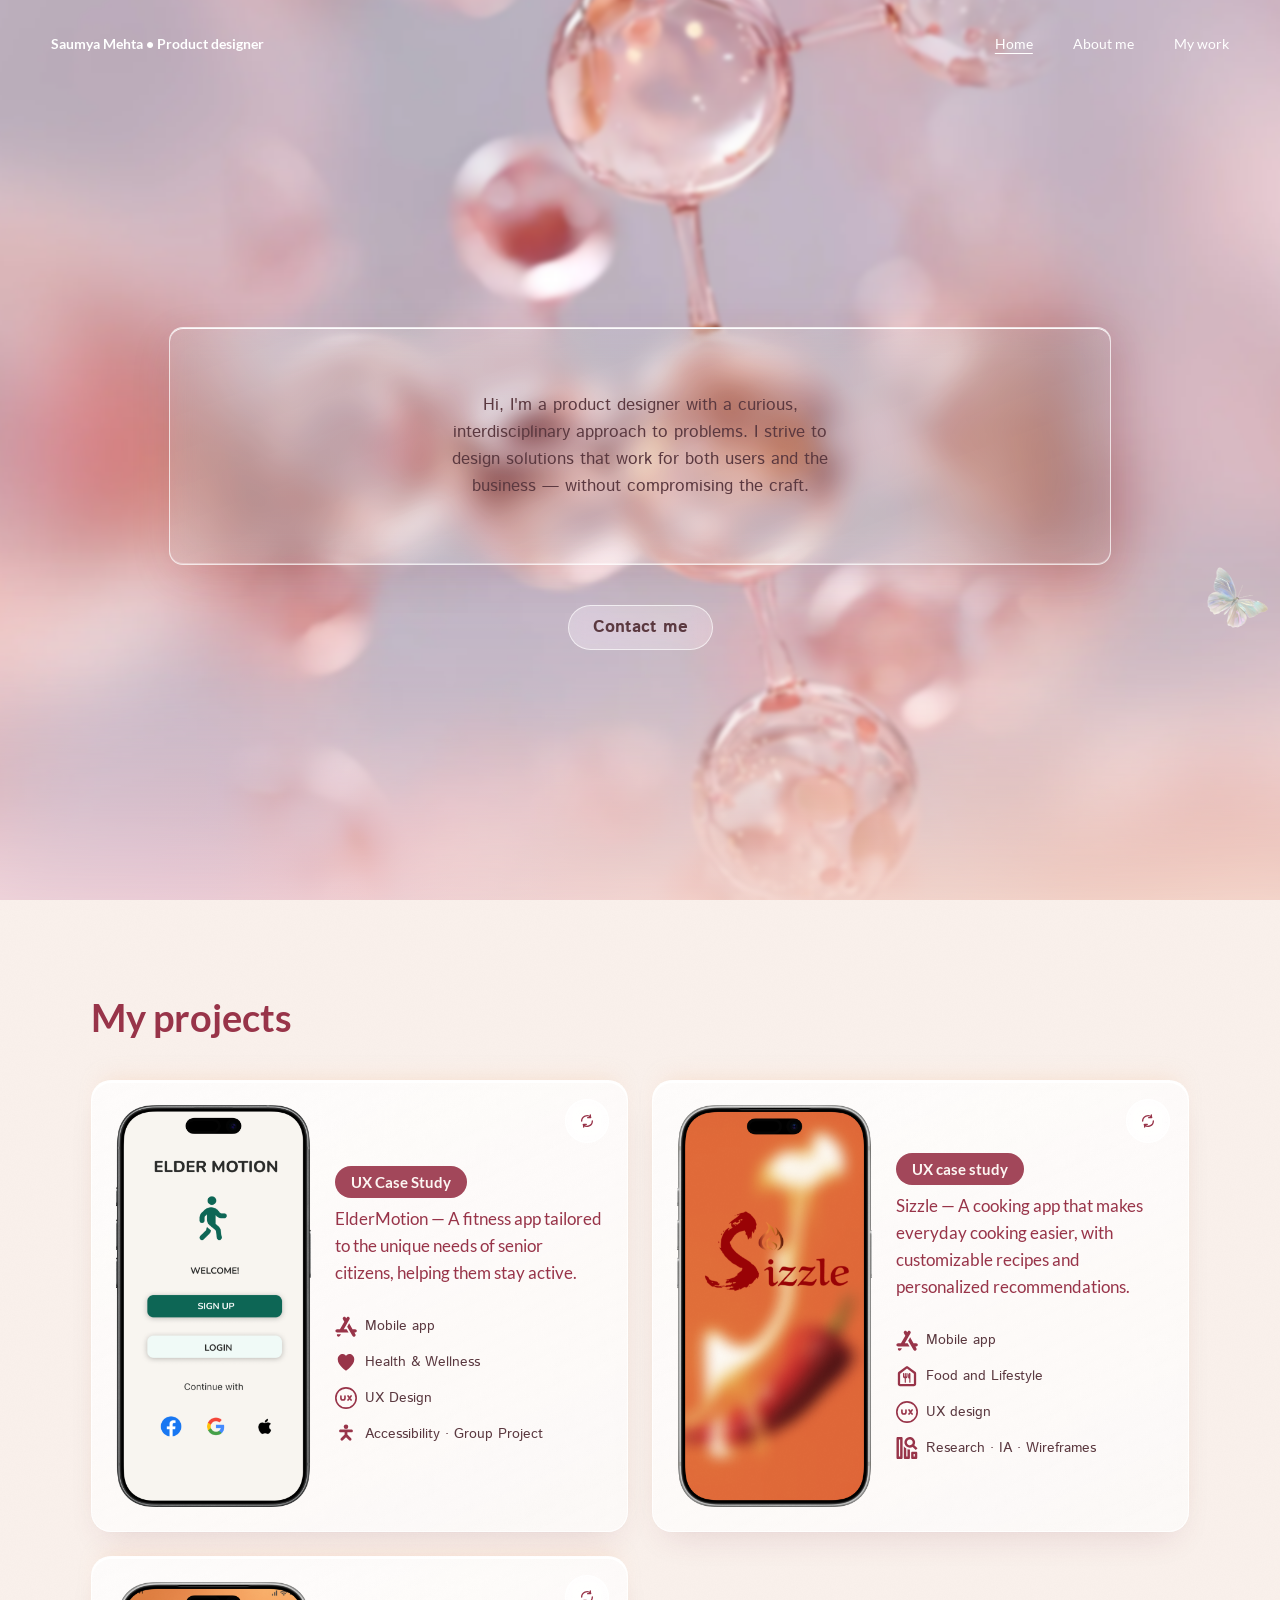
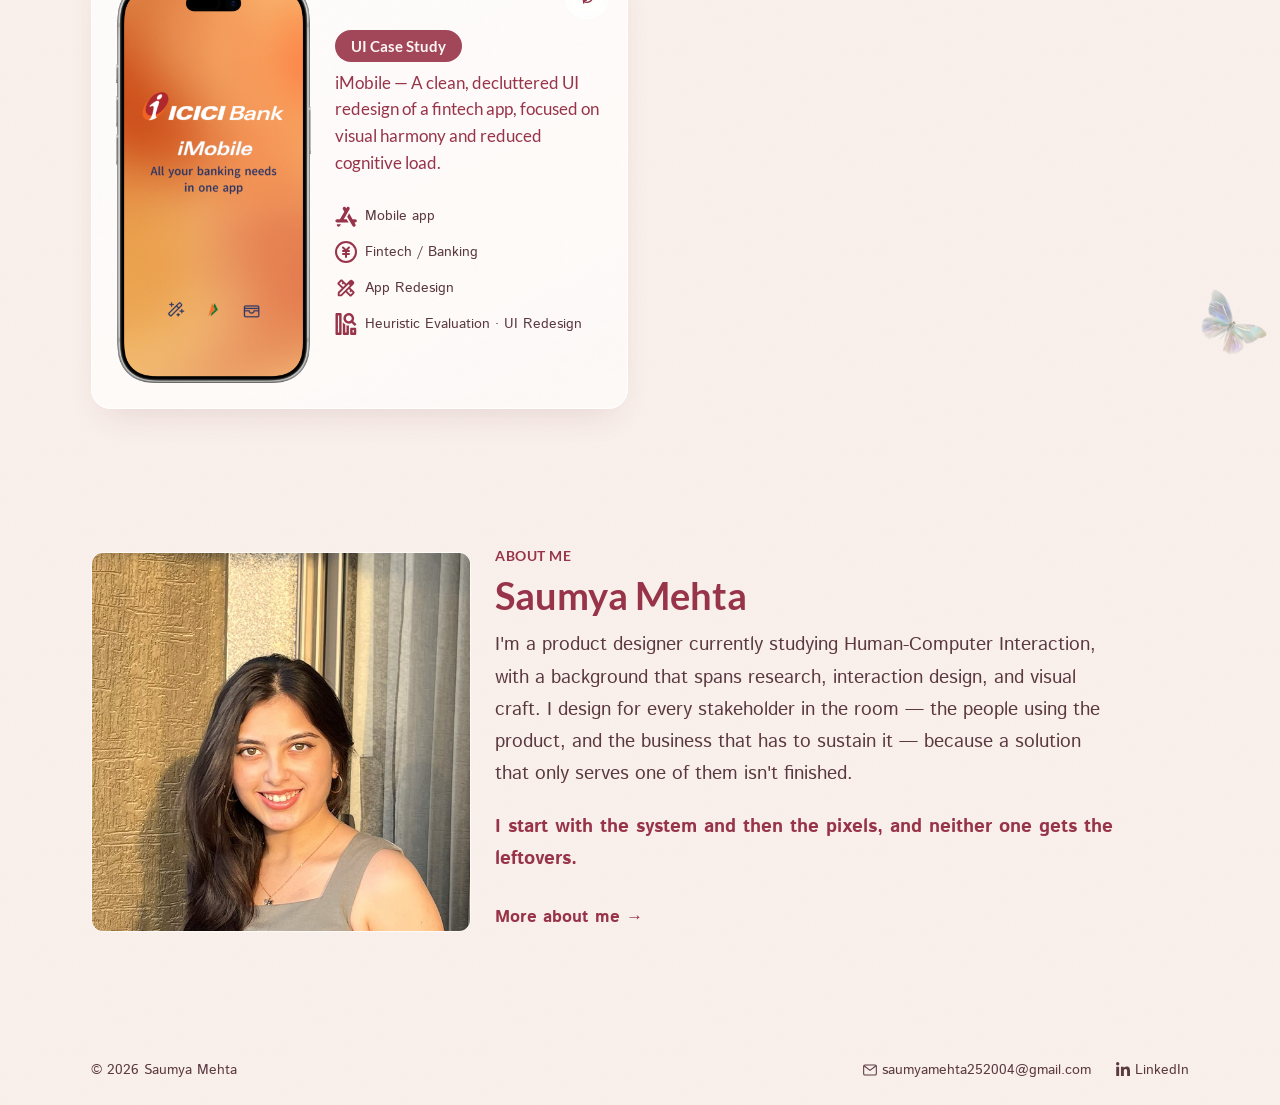
==== commit e35f4de7: "Simplify hero to a single intro statement; tone down card title styling Drop the separate hero headl" ====
--- a/index.html
+++ b/index.html
@@ -21,7 +21,6 @@
 
   <header class="hero">
     <div class="hero-glass-panel">
-      <h1>Designs that <em>actually work</em></h1>
       <p class="lede">
         Hi, I'm a product designer with a curious, interdisciplinary approach to problems. I strive to design solutions that work for both users and the business — without compromising the craft.
       </p>
--- a/css/style.css
+++ b/css/style.css
@@ -185,6 +185,7 @@
   --font-body: "Istok Web", sans-serif; /* body copy */
 
   --fw-regular: 400;
+  --fw-medium: 500;
   --fw-bold: 700;
   --fw-black: 900;
 
@@ -1131,9 +1132,9 @@
 }
 
 .project-card h3 {
-  font-size: var(--fs-h3);
-  line-height: var(--lh-h3);
-  font-weight: var(--fw-black);
+  font-size: var(--fs-body);
+  line-height: var(--lh-body);
+  font-weight: var(--fw-medium);
 }
 
 .tag-list {
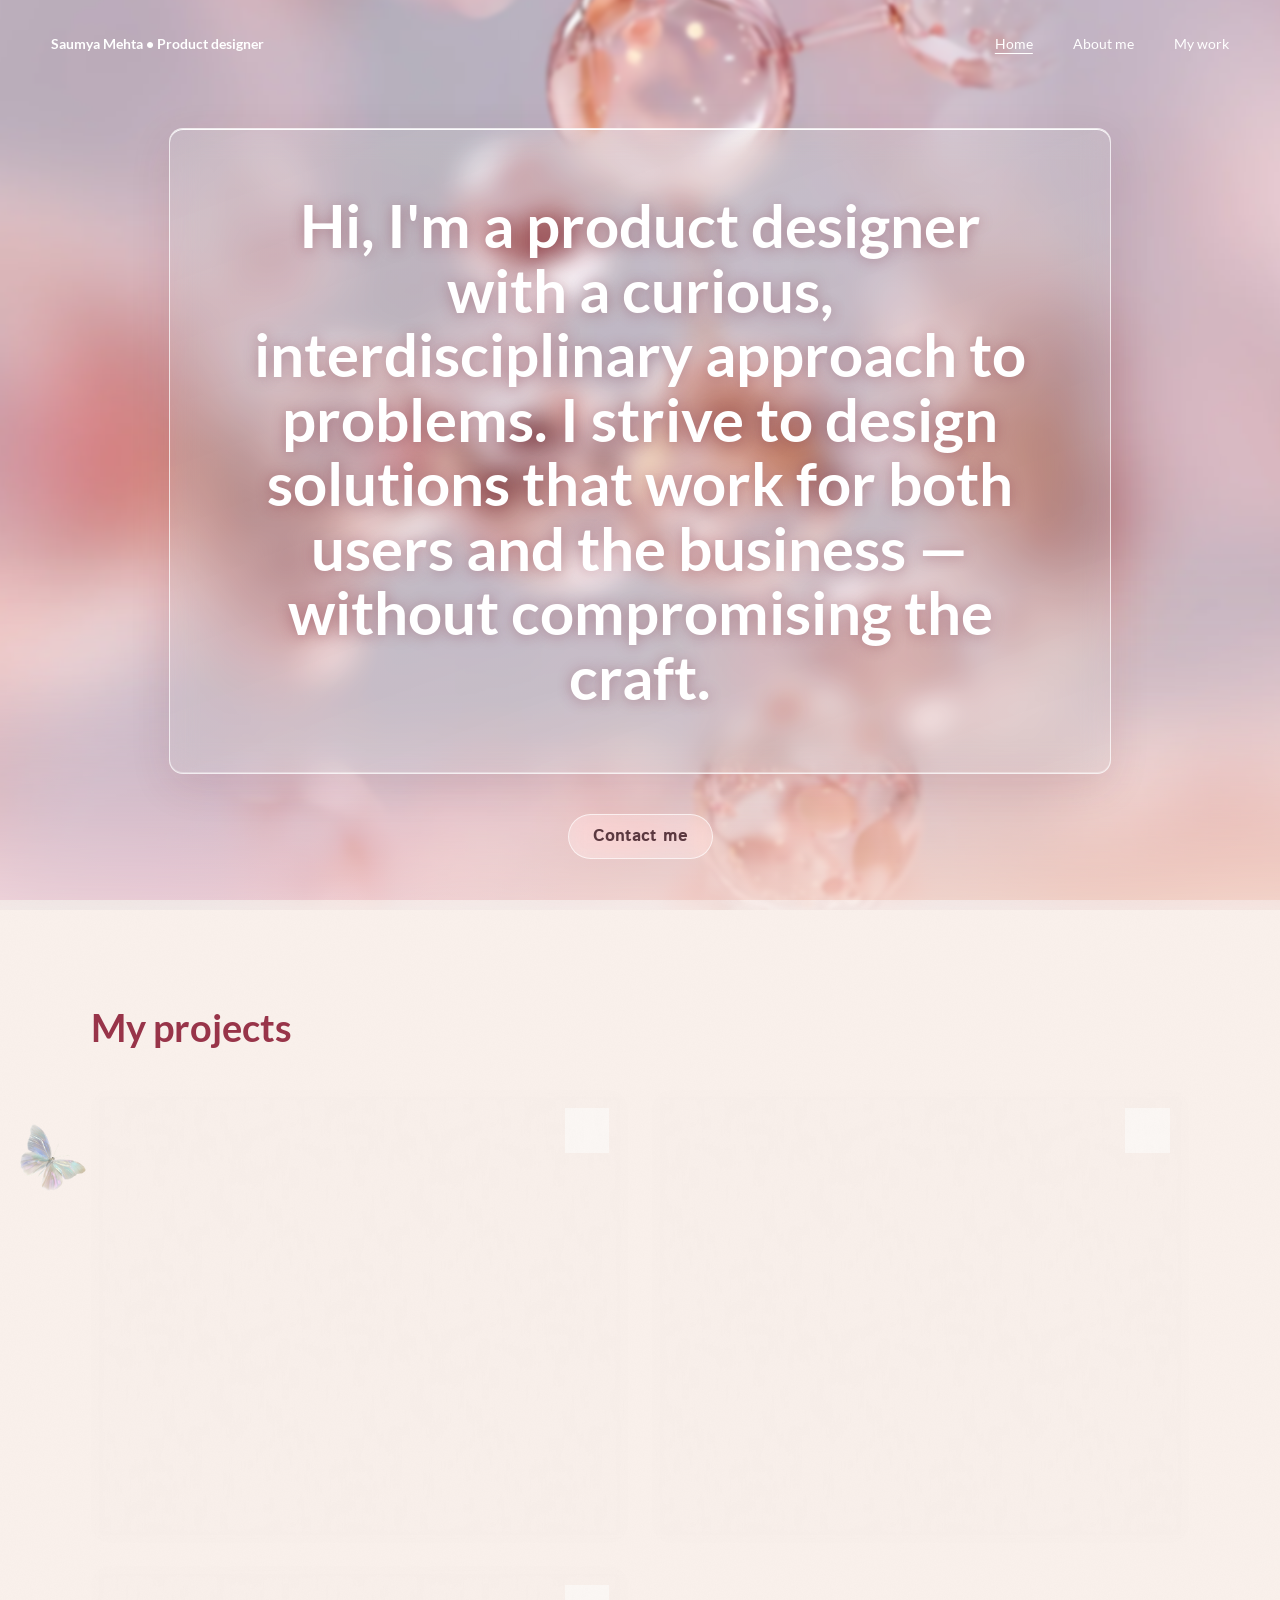
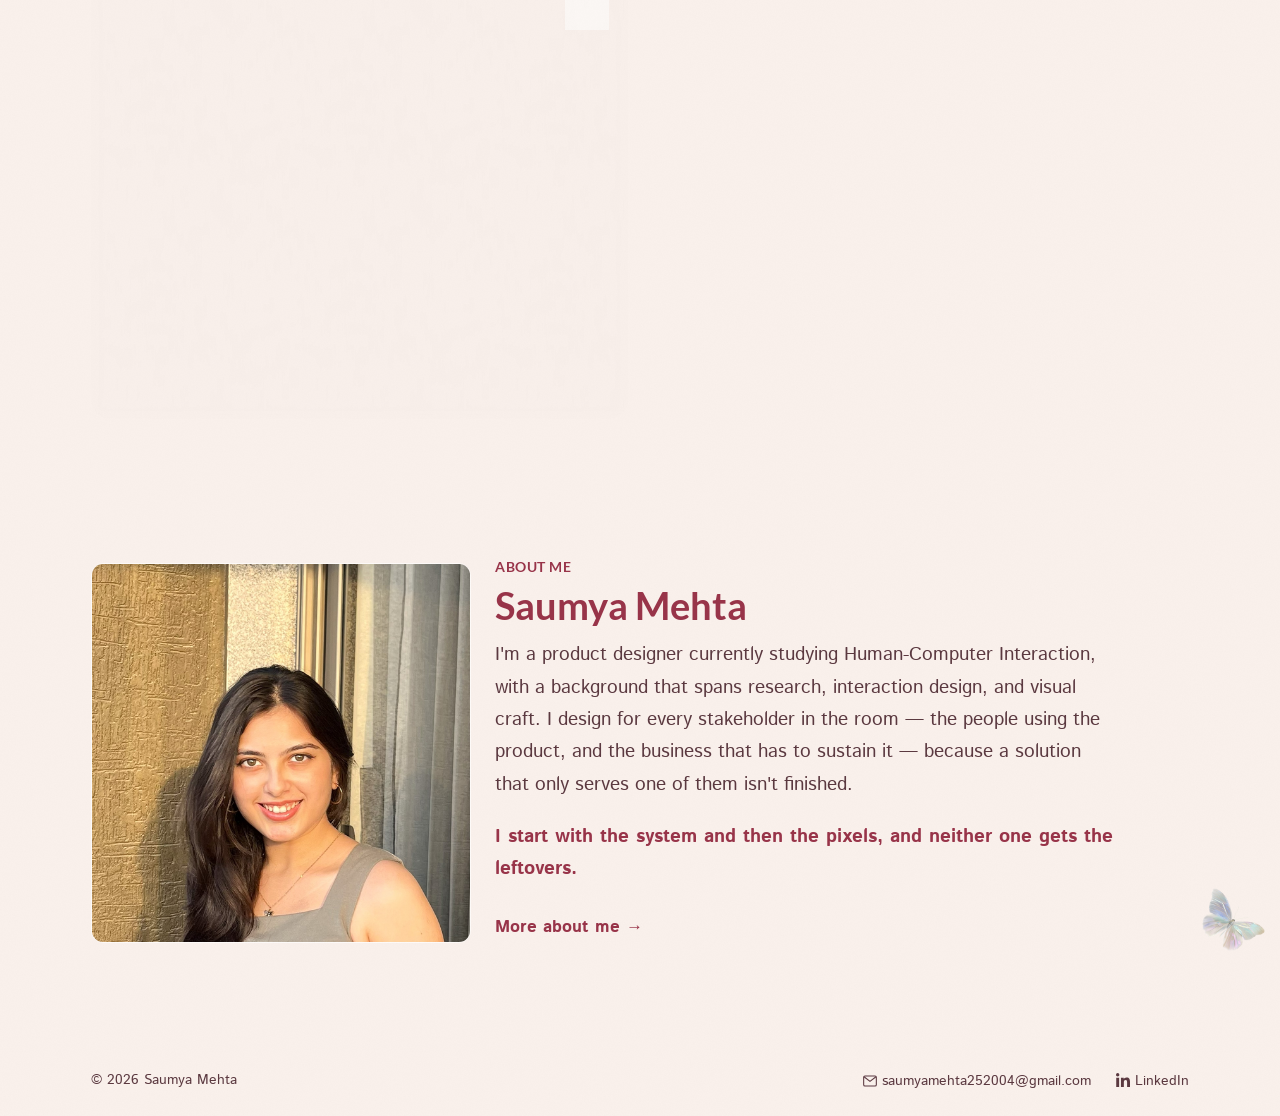
==== commit cb8f5439: "Restore hero title styling; bump case-study card title size Put the hero intro back into an <h1> so " ====
--- a/index.html
+++ b/index.html
@@ -21,9 +21,7 @@
 
   <header class="hero">
     <div class="hero-glass-panel">
-      <p class="lede">
-        Hi, I'm a product designer with a curious, interdisciplinary approach to problems. I strive to design solutions that work for both users and the business — without compromising the craft.
-      </p>
+      <h1>Hi, I'm a product designer with a curious, interdisciplinary approach to problems. I strive to design solutions that work for both users and the business — without compromising the craft.</h1>
     </div>
     <div class="hero-actions">
       <a class="glass-btn" href="about.html#contact">Contact me</a>
--- a/css/style.css
+++ b/css/style.css
@@ -186,6 +186,7 @@
 
   --fw-regular: 400;
   --fw-medium: 500;
+  --fw-semibold: 600;
   --fw-bold: 700;
   --fw-black: 900;
 
@@ -1132,9 +1133,9 @@
 }
 
 .project-card h3 {
-  font-size: var(--fs-body);
+  font-size: calc(var(--fs-body) + 4px);
   line-height: var(--lh-body);
-  font-weight: var(--fw-medium);
+  font-weight: var(--fw-semibold);
 }
 
 .tag-list {
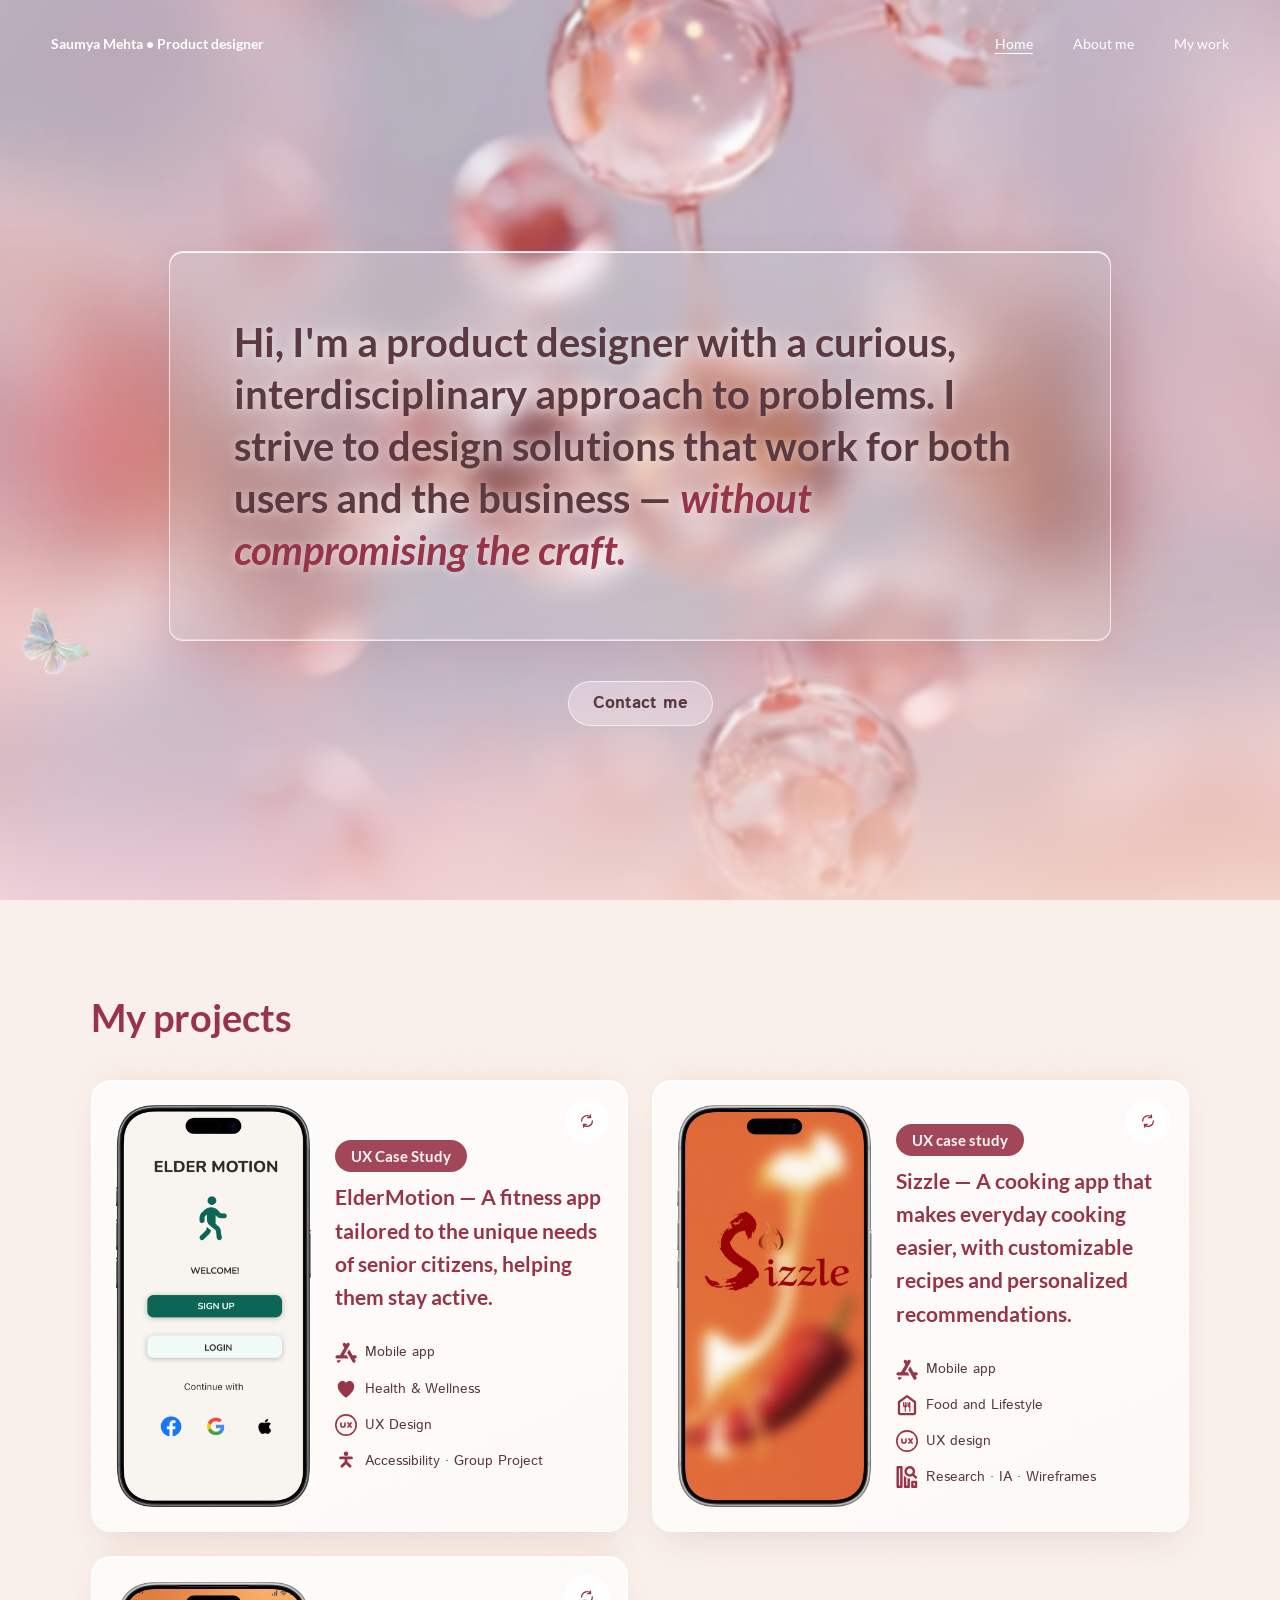
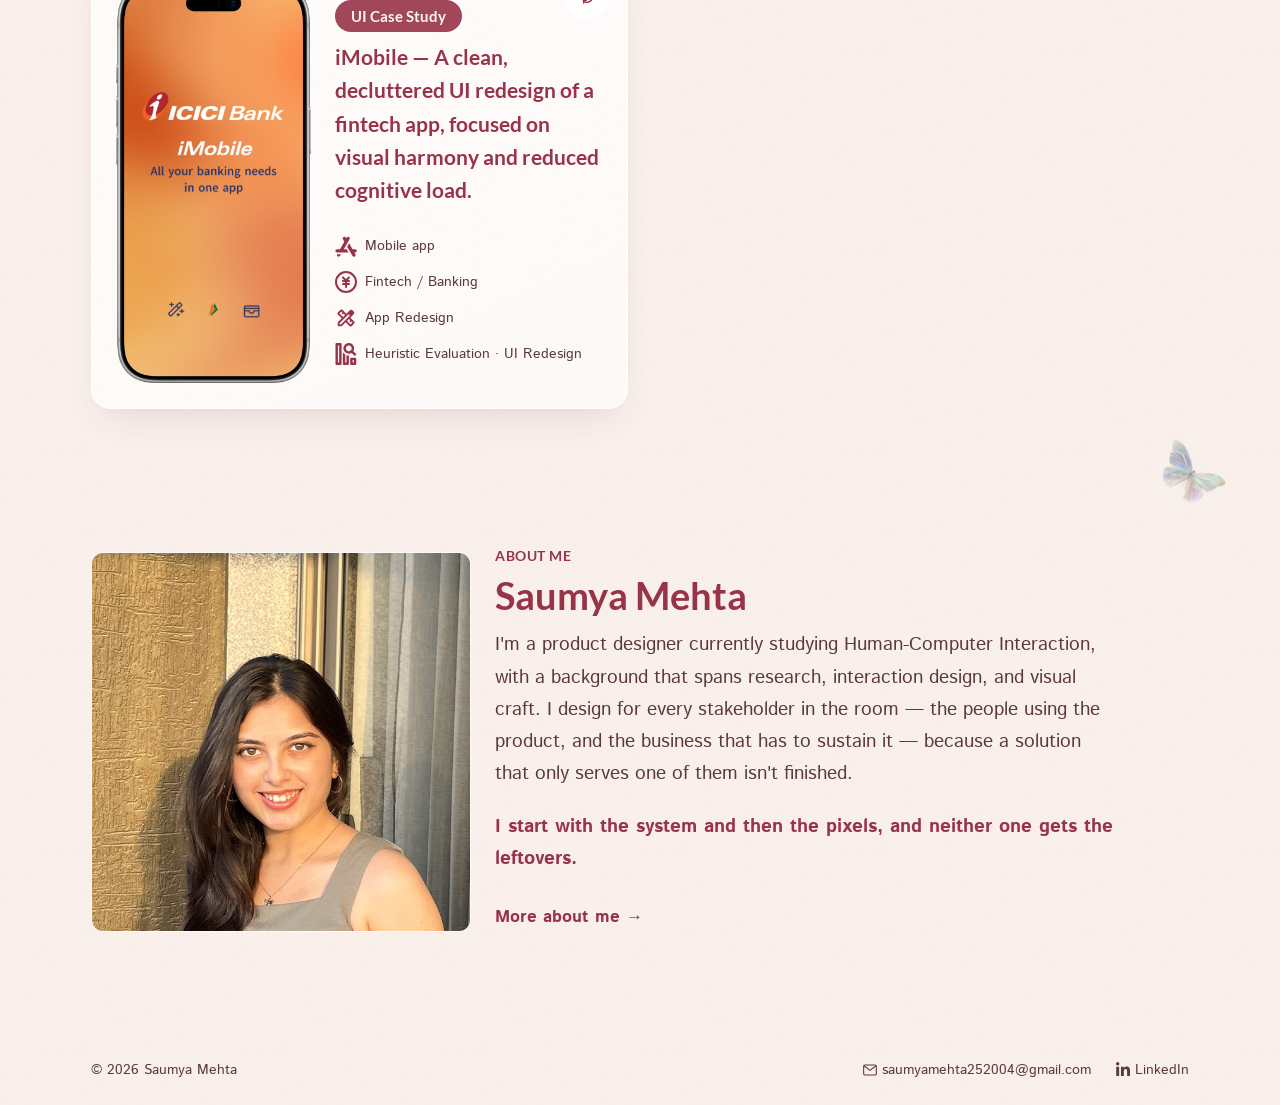
==== commit ff264c2e: "Restyle hero intro: burgundy ink, left-aligned, two-tone accent Swap the hero h1 from white to the s" ====
--- a/index.html
+++ b/index.html
@@ -21,7 +21,7 @@
 
   <header class="hero">
     <div class="hero-glass-panel">
-      <h1>Hi, I'm a product designer with a curious, interdisciplinary approach to problems. I strive to design solutions that work for both users and the business — without compromising the craft.</h1>
+      <h1>Hi, I'm a product designer with a curious, interdisciplinary approach to problems. I strive to design solutions that work for both users and the business — <em>without compromising the craft.</em></h1>
     </div>
     <div class="hero-actions">
       <a class="glass-btn" href="about.html#contact">Contact me</a>
--- a/css/style.css
+++ b/css/style.css
@@ -795,7 +795,30 @@
    headline readable against the photo now that there's less backing
    behind it. */
 .hero-glass-panel h1 {
-  text-shadow: 0 1px 14px rgba(126, 42, 60, 0.4);
+  /* Dark wine ink instead of the old white — reads far better against
+     the light frosted panel than white did, and than plain ink-primary
+     does too (ink-primary's brightness sits too close to the photo's
+     own pink/coral tones and washes out). The closing phrase keeps the
+     h1 em rule's ink-primary italic treatment, so it still gets the
+     old hero's two-tone accent, just inverted (dark body + bright
+     accent instead of white body + bright accent). */
+  color: var(--ink-secondary);
+  /* Soft light halo (was a dark shadow, sized for the old white text)
+     lifts the now-dark text off the busiest parts of the photo without
+     drawing a hard edge. */
+  text-shadow: 0 1px 10px rgba(255, 255, 255, 0.55);
+  /* Sitewide h1 is sized for a short 2-4 word headline (up to 4rem/64px);
+     this panel's h1 now holds a full sentence, so it needs its own fluid
+     scale instead of inheriting that size. clamp() ties it to viewport
+     width so it never outgrows the panel on any screen, and max-width
+     keeps line length readable instead of running edge to edge. */
+  font-size: clamp(1.25rem, 3.2vw, 2.5rem);
+  line-height: 1.3;
+  max-width: min(65ch, 100%);
+  /* Centered alignment reads awkwardly once the h1 holds a full
+     sentence instead of a short headline — left-aligned inside its own
+     (still panel-centered) max-width box reads as a natural paragraph. */
+  text-align: left;
 }
 
 /* Every other page's h1 is a plain heading, not the hero's two-tone
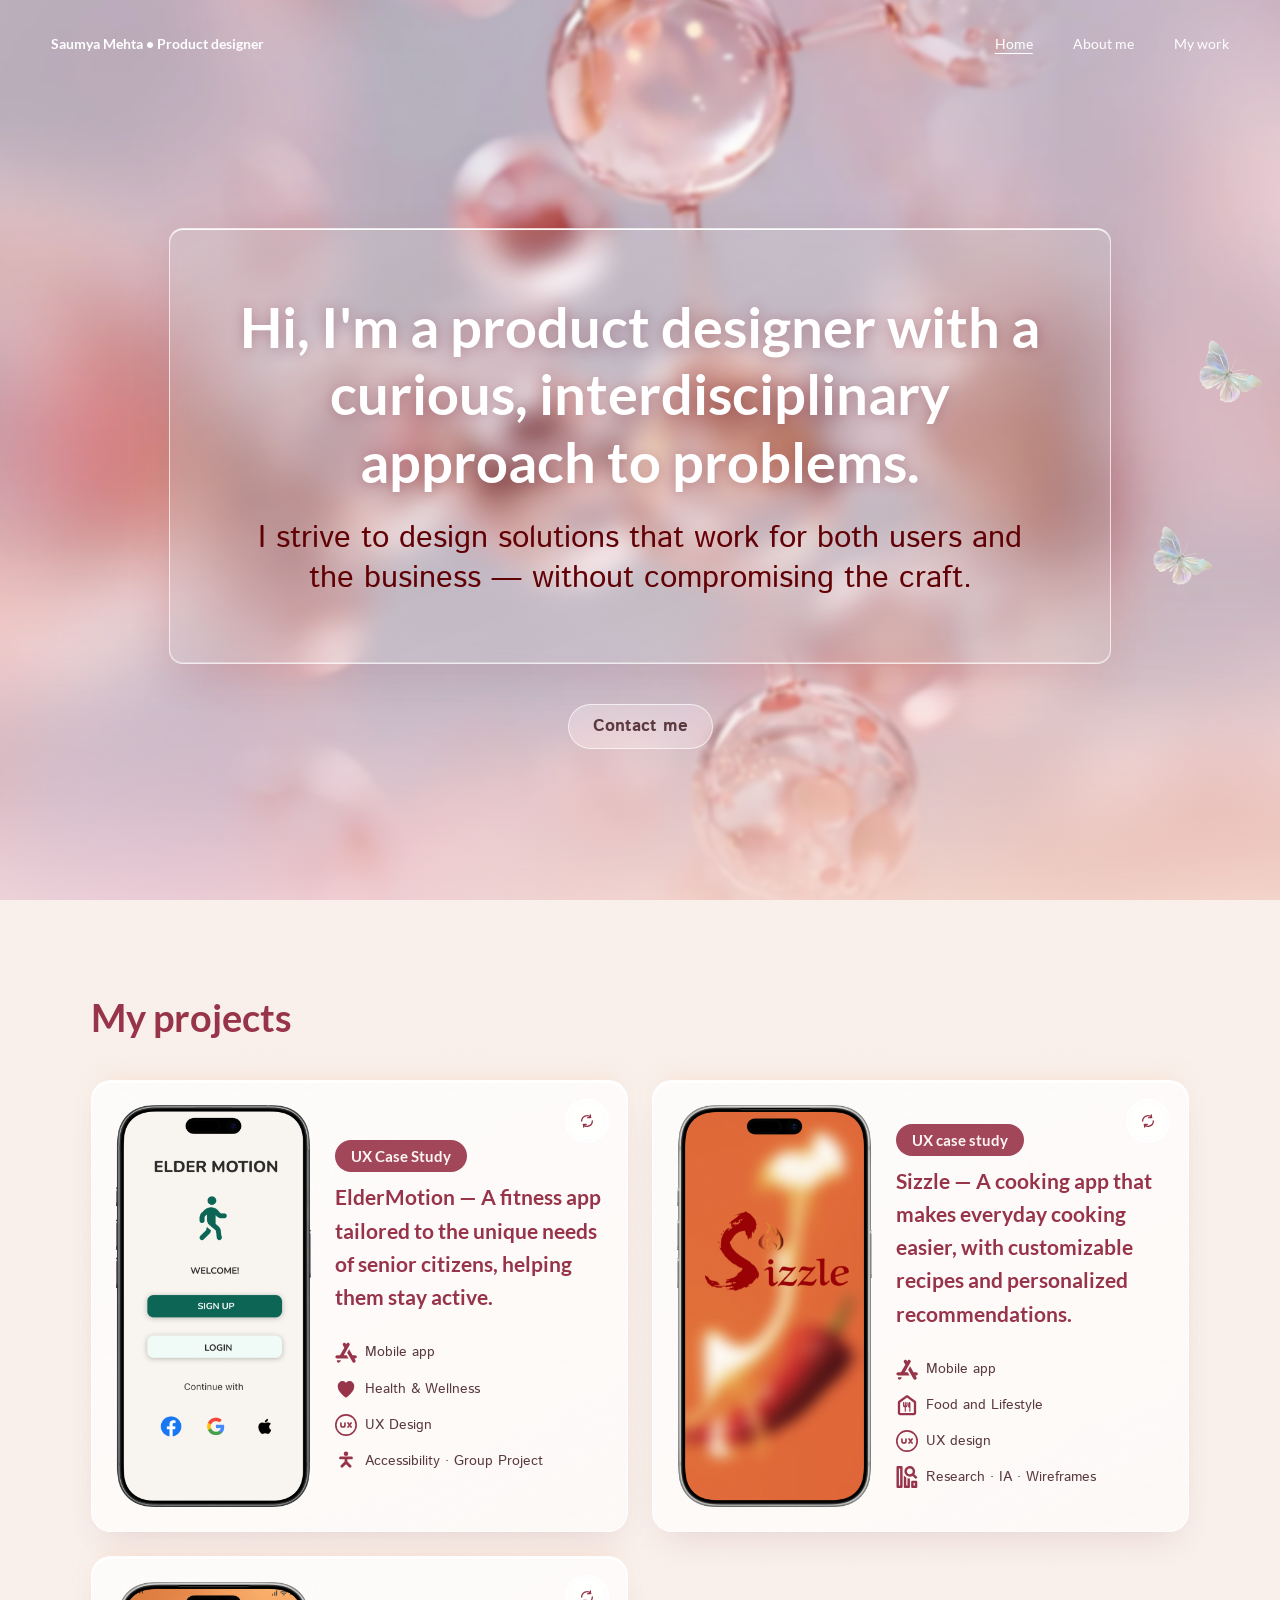
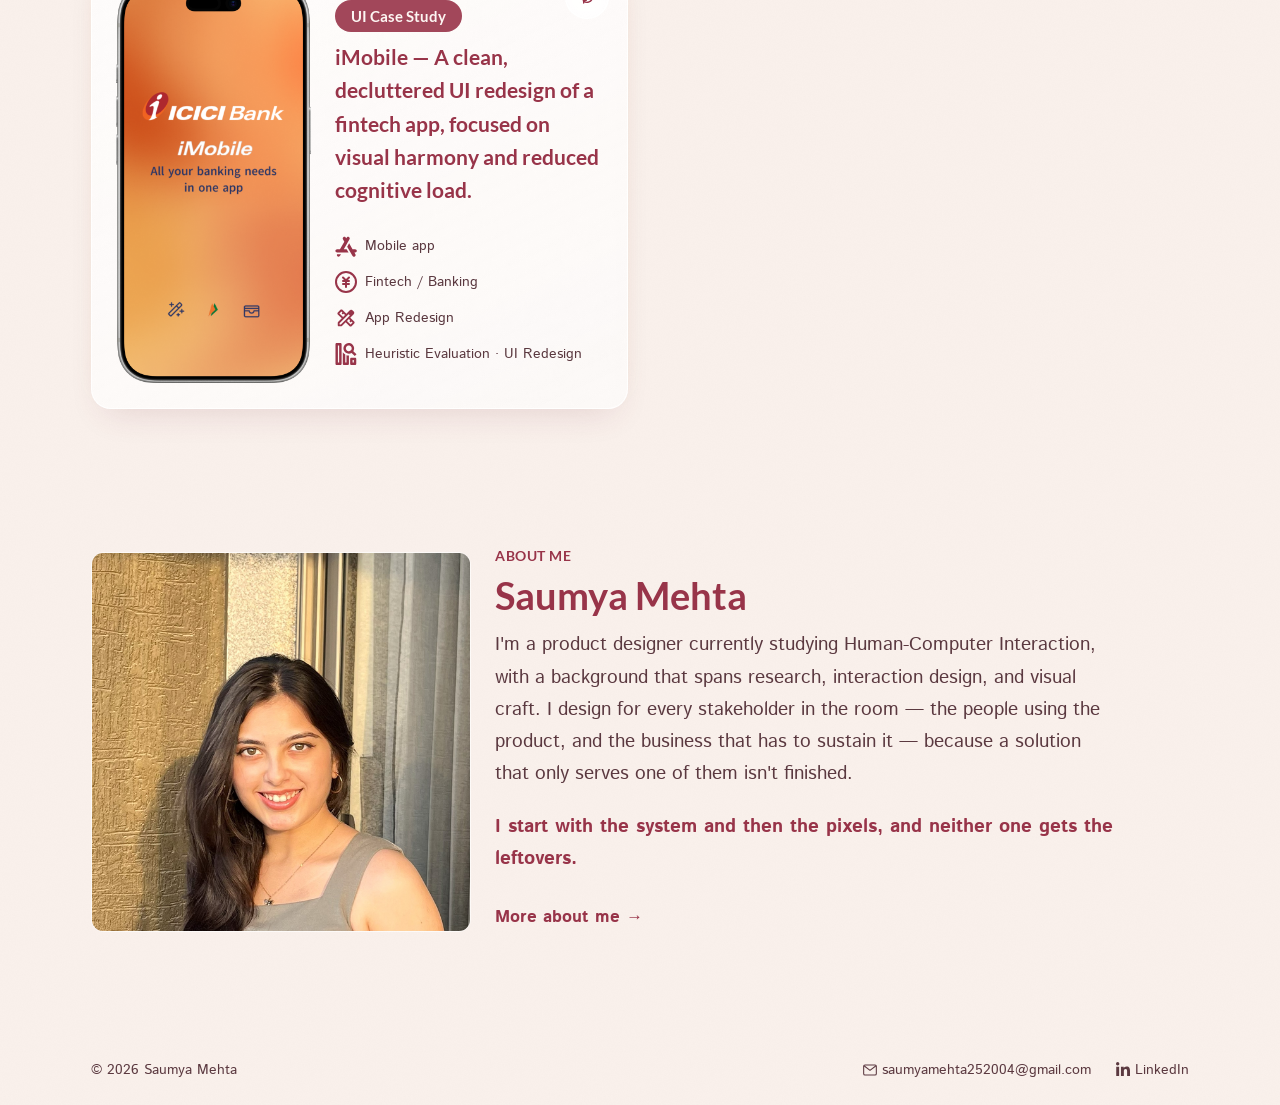
==== commit 80111726: "Split hero copy into a white headline + burgundy subtitle Replace the single hero sentence with a st" ====
--- a/index.html
+++ b/index.html
@@ -21,7 +21,8 @@
 
   <header class="hero">
     <div class="hero-glass-panel">
-      <h1>Hi, I'm a product designer with a curious, interdisciplinary approach to problems. I strive to design solutions that work for both users and the business — <em>without compromising the craft.</em></h1>
+      <h1 class="hero-headline">Hi, I'm a product designer with a curious, interdisciplinary approach to problems.</h1>
+      <p class="hero-subtitle">I strive to design solutions that work for both users and the business — without compromising the craft.</p>
     </div>
     <div class="hero-actions">
       <a class="glass-btn" href="about.html#contact">Contact me</a>
--- a/css/style.css
+++ b/css/style.css
@@ -790,35 +790,38 @@
   color: var(--ink-secondary);
 }
 
-/* The panel's white fill dropped substantially to read as clear glass
-   instead of frosted — this shadow is what keeps the white half of the
-   headline readable against the photo now that there's less backing
-   behind it. */
-.hero-glass-panel h1 {
-  /* Dark wine ink instead of the old white — reads far better against
-     the light frosted panel than white did, and than plain ink-primary
-     does too (ink-primary's brightness sits too close to the photo's
-     own pink/coral tones and washes out). The closing phrase keeps the
-     h1 em rule's ink-primary italic treatment, so it still gets the
-     old hero's two-tone accent, just inverted (dark body + bright
-     accent instead of white body + bright accent). */
-  color: var(--ink-secondary);
-  /* Soft light halo (was a dark shadow, sized for the old white text)
-     lifts the now-dark text off the busiest parts of the photo without
-     drawing a hard edge. */
-  text-shadow: 0 1px 10px rgba(255, 255, 255, 0.55);
-  /* Sitewide h1 is sized for a short 2-4 word headline (up to 4rem/64px);
-     this panel's h1 now holds a full sentence, so it needs its own fluid
-     scale instead of inheriting that size. clamp() ties it to viewport
-     width so it never outgrows the panel on any screen, and max-width
-     keeps line length readable instead of running edge to edge. */
-  font-size: clamp(1.25rem, 3.2vw, 2.5rem);
+/* Hero copy is now a headline + subtitle pair, not a single sentence —
+   the panel's white fill dropped substantially to read as clear glass
+   instead of frosted, so the headline keeps a soft dark shadow to stay
+   readable against the photo now that there's less backing behind it. */
+.hero-glass-panel .hero-headline {
+  color: #ffffff;
+  font-weight: var(--fw-bold);
+  text-shadow: 0 1px 14px rgba(126, 42, 60, 0.4);
+  font-size: clamp(2rem, 4.5vw, 56px);
+  line-height: 1.2;
+  text-align: center;
+  max-width: min(60ch, 100%);
+  /* At the narrowest mobile widths the panel's own fixed padding leaves
+     very little room, and this size includes long unbreakable words
+     ("interdisciplinary") that would otherwise overflow the panel
+     instead of wrapping. */
+  overflow-wrap: break-word;
+}
+
+.hero-glass-panel .hero-subtitle {
+  color: #610105;
+  font-weight: var(--fw-regular);
+  font-style: normal;
+  font-size: clamp(1.1rem, 2.4vw, 34px);
   line-height: 1.3;
+  text-align: center;
   max-width: min(65ch, 100%);
-  /* Centered alignment reads awkwardly once the h1 holds a full
-     sentence instead of a short headline — left-aligned inside its own
-     (still panel-centered) max-width box reads as a natural paragraph. */
-  text-align: left;
+  overflow-wrap: break-word;
+  /* No extra margin-top here: .hero-glass-panel is already a column flex
+     with gap: var(--space-lg) (24px) between its children, which is
+     exactly the requested headline-to-subtitle spacing — adding a
+     margin-top on top of that gap would double it to 48px. */
 }
 
 /* Every other page's h1 is a plain heading, not the hero's two-tone
